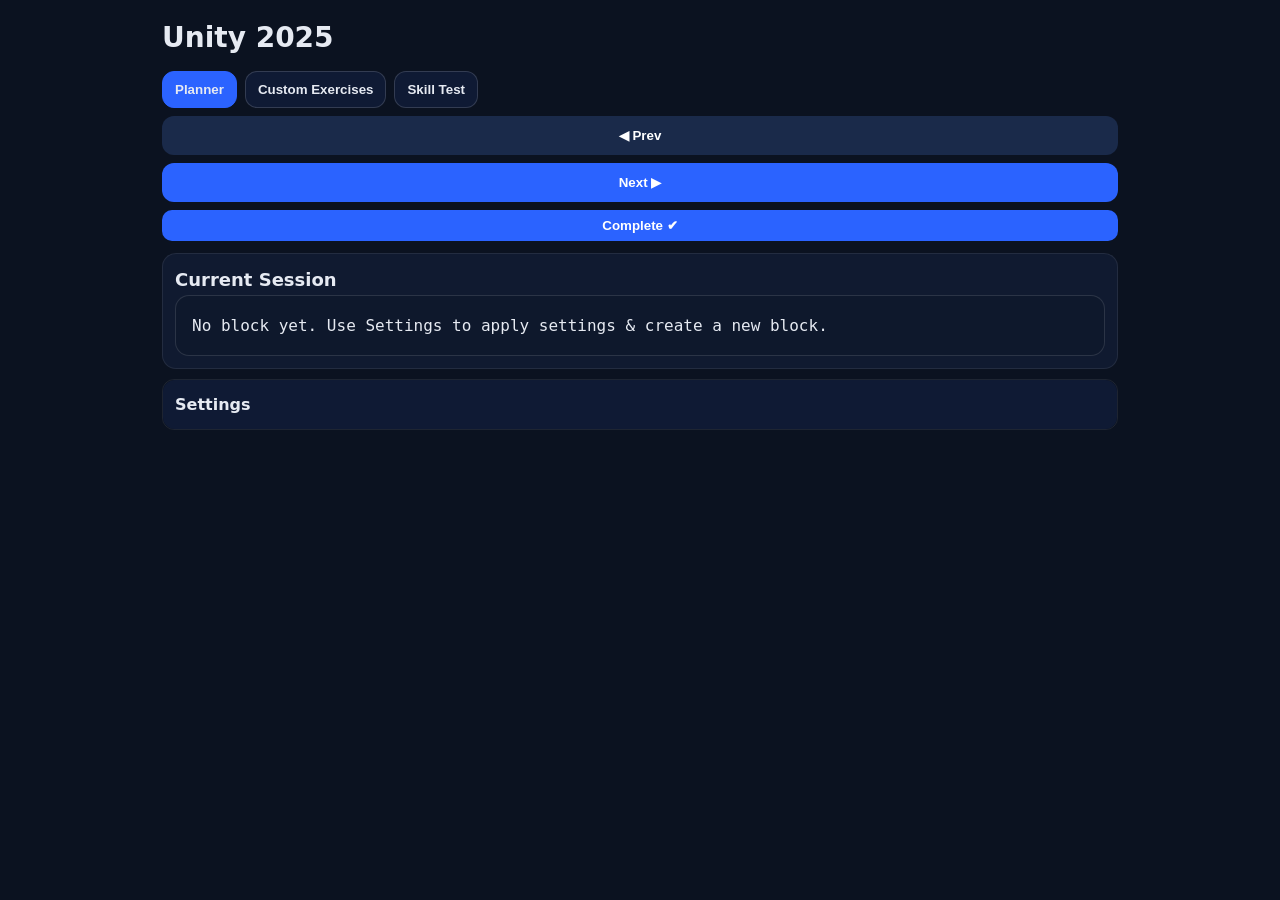
==== index.html @ 294193c1 "Update index.html" ====
<!doctype html>
<html lang="en">
<head>
<meta charset="utf-8">
<meta name="viewport" content="width=device-width,initial-scale=1,viewport-fit=cover">
<title>Unity - Longevity</title>
<style>
  :root{color-scheme:dark}
  *{box-sizing:border-box}
  body{margin:0;background:#0b1220;color:#e6eaf2;font:16px/1.6 system-ui,Arial}
  .app{max-width:980px;margin:0 auto;padding:16px 12px 84px}
  h1{margin:0 0 .6rem;font-size:28px}
  h2{margin:0;font-size:18px}
  h3{margin:10px 0 6px;font-size:15px}
  .btn{background:#2b63ff;border:0;color:#fff;padding:12px 14px;border-radius:12px;cursor:pointer;font-weight:800;transition:transform .06s ease}
  .btn.ghost{background:#1a2a4a}
  .btn.inline{padding:8px 10px;border-radius:10px}
  .row{display:flex;gap:8px;align-items:center;flex-wrap:wrap}
  .row.stack>*.btn{flex:1}
  .card{background:#101a30;border:1px solid rgba(255,255,255,.08);border-radius:14px;padding:12px;margin:10px 0}
  .session{white-space:pre-wrap;background:#0e182c;border:1px solid rgba(255,255,255,.12);border-radius:14px;padding:16px;line-height:1.7;font-family:ui-monospace,monospace;font-size:clamp(13px,1.9vw,16px)}
  .pill{display:inline-block;background:#182446;border-radius:999px;padding:5px 12px;font-size:12px;margin:3px 3px 0 0}
  details{border:1px solid rgba(255,255,255,.08);border-radius:12px}
  summary{list-style:none;cursor:pointer;padding:12px;font-weight:800;background:#0f1a34;border-radius:12px}
  summary::-webkit-details-marker{display:none}
  details[open]>summary{border-bottom:1px solid rgba(255,255,255,.08);border-bottom-left-radius:0;border-bottom-right-radius:0}
  .panel{padding:12px}
  label{font-size:12px;opacity:.88;display:block;margin:8px 0 4px}
  select,input[type="text"],input[type="number"]{width:100%;background:#0d1830;border:1px solid rgba(255,255,255,.18);color:#e6eaf2;padding:10px;border-radius:10px}
  .grid{display:grid;gap:10px}
  .cols-2{grid-template-columns:repeat(2,minmax(0,1fr))}
  .cols-4{grid-template-columns:repeat(4,minmax(0,1fr))}
  @media (max-width:760px){
    .cols-2,.cols-4{grid-template-columns:1fr}
    .row.stack{display:grid;grid-template-columns:1fr;gap:8px}
    .btn{padding:14px 16px;border-radius:14px}
  }
  .muted{opacity:.75;font-size:12px}
  .toast{position:fixed;right:12px;bottom:12px;background:#0f1a34;border:1px solid rgba(255,255,255,.15);padding:10px 12px;border-radius:12px;font-size:13px;display:none}
  .badge{display:inline-block;font-weight:800;font-size:12px;padding:3px 8px;border-radius:10px;border:1px solid rgba(255,255,255,.25);margin-left:6px;background:#0f1a34}
  .tabs{display:flex;gap:8px;margin:10px 0 6px;flex-wrap:wrap}
  .tab-btn{
    background:#0f1a34;
    border:1px solid rgba(255,255,255,.15);
    color:#e6eaf2;
    padding:10px 12px;
    border-radius:12px;
    font-weight:800;
    cursor:pointer;
    position:relative;
  }
  .tab-btn.active{background:#2b63ff;border-color:#2b63ff}
  .tab-pane{display:none}
  .tab-pane.active{display:block}
  .counter{display:inline-flex;align-items:center;gap:8px;margin-left:12px;flex:0 0 auto}
  .counter .cbtn{background:#0f1a34;border:1px solid rgba(255,255,255,.2);color:#e6eaf2;border-radius:10px;padding:4px 10px;font-weight:800;cursor:pointer}
  .counter .cval{min-width:64px;text-align:center;font-weight:900}
  .session .line{display:flex;align-items:center;justify-content:space-between;gap:12px;flex-wrap:nowrap}
  .session .line .txt{flex:1;min-width:0;white-space:normal}
  .row-inline{display:flex;gap:8px;align-items:center}
  .row-inline input[type="text"]{flex:1}
  .chk{display:inline-flex;gap:6px;align-items:center;font-size:12px;opacity:.9}
  .barbell-box{padding:10px;border:1px dashed rgba(255,255,255,.25);border-radius:10px;background:#0f1a34}
  ul{margin:6px 0 6px 18px;padding:0}
  ul li{margin:2px 0;font-size:13px}

  .row.stack {
    display: grid !important;
    grid-template-columns: 1fr !important;
    gap: 8px !important;
  }

  .nav-dot{
    position:absolute;
    top:4px;
    right:6px;
    width:8px;
    height:8px;
    border-radius:999px;
    background:#f97316;
  }

  .test-block{
    margin:10px 0;
    padding:10px;
    border-radius:12px;
    border:1px solid rgba(255,255,255,.08);
    background:#0f172a;
  }
  .test-block h3{margin-top:2px}
  .test-block .row{align-items:flex-end}

  .rep-counter{
    display:inline-flex;
    align-items:center;
    gap:6px;
    padding:4px 8px;
    border-radius:999px;
    background:#0f1a34;
  }
  .rep-btn{
    border:0;
    border-radius:8px;
    padding:2px 8px;
    background:#111827;
    color:#e5e7eb;
    cursor:pointer;
    font-weight:800;
  }
  .rep-value{
    min-width:24px;
    text-align:center;
    font-weight:800;
  }
  .timer-row{
    margin:8px 0;
    display:flex;
    flex-direction:column;
    gap:6px;
  }
  .timer-controls{
    display:flex;
    gap:8px;
    align-items:center;
    flex-wrap:wrap;
  }
  #test-snatch100-timer-display{
    font-variant-numeric:tabular-nums;
    font-weight:800;
    padding:4px 10px;
    border-radius:999px;
    background:#020617;
    border:1px solid rgba(255,255,255,.2);
  }
</style>
</head>
<body>
<div class="app">
  <h1>Unity 2025</h1>

  <div class="tabs" role="tablist" aria-label="Navigation">
    <button class="tab-btn active" data-tab="plan" aria-selected="true">Planner</button>
    <button class="tab-btn" data-tab="custom" aria-selected="false">Custom Exercises</button>
    <button class="tab-btn" data-tab="skill" aria-selected="false">
      Skill Test
      <span id="skillDot" class="nav-dot" hidden></span>
    </button>
  </div>

  <div id="tab-plan" class="tab-pane active">
    <div class="row stack" style="margin:8px 0 12px">
      <button id="btnPrevTop" class="btn ghost" aria-label="Previous session">◀ Prev</button>
      <button id="btnNextTop" class="btn" aria-label="Next session">Next ▶</button>
      <button id="btnCompleteTop" class="btn inline" title="Mark this session as completed">Complete ✔</button>
    </div>

    <div class="card">
      <h2>Current Session</h2>
      <div id="session" class="session" aria-live="polite">No block yet. Use Settings to apply settings & create a new block.</div>
    </div>

    <details id="accSettings">
      <summary>Settings</summary>
      <div class="panel">
        <div class="grid cols-2">
          <div>
            <label>Block volume (Unity)</label>
            <select id="selVol">
              <option>180</option><option>240</option><option selected>300</option><option>400</option><option>500</option>
            </select>
          </div>
          <div>
            <label>Seed (optional)</label>
            <input id="inpSeed" placeholder="e.g. 12345">
          </div>
          <div>
            <label>KB-bias (mains only; based on week split)</label>
            <select id="selBias">
              <option value="on" selected>On (▲/▼)</option>
              <option value="off">Off</option>
            </select>
          </div>
          <div>
            <label>Strength Focus overlay (1 grind pattern)</label>
            <select id="selPS">
              <option value="">— Off —</option>
              <option>Push</option><option>Pull</option><option>Squat</option><option>Hinge</option>
            </select>
          </div>
          <div>
            <label>Strength Focus Volume (if Strength Focus enabled)</label>
            <select id="selPSVol" disabled>
              <option>180</option><option selected>240</option><option>300</option>
            </select>
          </div>
          <div>
            <label>Strength Focus mode</label>
            <label class="row" style="gap:10px">
              <input type="checkbox" id="chkPSAdvanced" disabled>
              <span>Advanced Strength Focus</span>
            </label>
          </div>
          <div>
            <label>Base kettlebell (kg)</label>
            <input id="inpBaseKB" type="text" placeholder="e.g. 16">
          </div>
          <div>
            <label class="row"><input type="checkbox" id="chkBarbellMode"> Barbell-mode (Heavy Bias = Barbell)</label>
          </div>
          <div>
            <label class="row"><input type="checkbox" id="chkRunAuto" checked> Optional Run suggestions</label>
          </div>
        </div>

        <div class="card" style="margin-top:12px">
          <div id="kpi"></div>
          <div id="orders" class="muted" style="margin-top:6px"></div>
          <div class="muted" style="margin-top:6px">
            Week percentages: Deload 15% • Maintenance 22% • Development 28% • Stress 35%.<br>
            Splits per partition: 3 → [15,35,50]% • 4 → [15,22,28,35]% • 5 → [10,15,20,25,30]%.<br>
            Bias (mains only): min%=Heavy ▲, max%=Light ▼. Light-bias main: cap-boost to 10 per round (no PS).<br>
            Barbell-mode: replaces Heavy-bias mains of Push/Pull/Squat/Hinge with your barbell variants.
          </div>
        </div>

        <div class="row stack" style="margin-top:8px">
          <button id="btnRebuild" class="btn">Apply settings &amp; create new block</button>
          <button id="btnReset" class="btn ghost">Reset progress</button>
          <button id="btnResetCounters" class="btn ghost" title="Clear set counters of this session">Reset counters</button>
        </div>
      </div>
    </details>
  </div>

  <div id="tab-custom" class="tab-pane">
    <div class="card">
      <h2>Custom Exercises</h2>
      <p class="muted">
        This page assumes your <b>Base kettlebell</b> (in Settings) is your current Goldilocks bell.
        As a simple rule of thumb for Unity:
        <br>• All <b>technique tests</b> (swing, clean, press, front squat, snatch 5/side, get-up) are done with your <b>Heavy Bias</b> bell (Base&nbsp;+&nbsp;4&nbsp;kg).
        <br>• The <b>Snatch Volume Test</b> (100 reps &lt; 5:00) is done with your <b>Light Bias</b> bell (Base&nbsp;−&nbsp;4&nbsp;kg).
        <br>The bell fields below will auto-fill from your Base kettlebell if possible, but you can always override them.
      </p>
      <div id="customForm" class="grid cols-2" style="margin-top:8px"></div>
      <div class="card barbell-box" style="margin-top:12px">
        <b>Barbell-mapping (for Heavy Bias)</b>
        <div class="grid cols-4" style="margin-top:8px">
          <div><label>Push (e.g. Barbell Bench Press)</label><input type="text" id="barbellPush" placeholder="Barbell Bench Press"></div>
          <div><label>Pull (e.g. Barbell Row)</label><input type="text" id="barbellPull" placeholder="Barbell Row"></div>
          <div><label>Squat (e.g. Back Squat)</label><input type="text" id="barbellSquat" placeholder="Barbell Back Squat"></div>
          <div><label>Hinge (e.g. Deadlift)</label><input type="text" id="barbellHinge" placeholder="Barbell Deadlift"></div>
        </div>
        <div class="row stack" style="margin-top:8px">
          <button id="btnSaveBarbell" class="btn inline">Save Barbell lifts</button>
        </div>
        <p class="muted" style="margin-top:6px">When <b>Barbell-mode</b> is on and a pattern is Heavy-biased, the main is automatically replaced by your barbell lift.</p>
      </div>
      <div class="row stack" style="margin-top:8px">
        <button id="btnSaveCustom" class="btn">Save</button>
        <button id="btnClearCustom" class="btn ghost">Clear</button>
        <span class="muted">After saving: the Planner is rebuilt.</span>
      </div>
    </div>
  </div>

  
  <div id="tab-skill" class="tab-pane">
    <div class="card">
      <h2>Skill Test Log</h2>
      <p class="muted">
        Test every 12 weeks or whenever you feel ready for a heavier bell.<br>
        Pass the test → start the next block with that weight.<br>
        Standard flow: <b>180 → 240 → 300 → Test → next bell.</b><br>
        If all Heavy-bias reps were clean this block → increase volume next block.
      </p>

      <!-- 1) One-arm swing — 10 per side -->
      <div class="test-block" data-test="swing">
        <h3>One-arm Swing (10 per side)</h3>
        <div class="row">
          <label>
            Bell (kg)
            <input type="number" id="test-swing-bell" min="4" max="48" step="2">
          </label>
          <div class="counter-group">
            <span class="label">Left reps</span>
            <div class="rep-counter" data-counter="test-swing-left">
              <button type="button" class="rep-btn">−</button>
              <span class="rep-value">0</span>
              <button type="button" class="rep-btn">+</button>
            </div>
          </div>
          <div class="counter-group">
            <span class="label">Right reps</span>
            <div class="rep-counter" data-counter="test-swing-right">
              <button type="button" class="rep-btn">−</button>
              <span class="rep-value">0</span>
              <button type="button" class="rep-btn">+</button>
            </div>
          </div>
        </div>
        <label class="full">
          Note
          <input type="text" id="test-swing-notes" placeholder="e.g. 10/10 smooth, grip easy">
        </label>
        <button type="button" class="btn inline test-save-btn">Save test</button>
        <p class="muted" id="test-swing-last"></p>
      </div>

      <!-- 2) Double clean — 5 total -->
      <div class="test-block" data-test="clean">
        <h3>Double Clean (5 total)</h3>
        <div class="row">
          <label>
            Bell per hand (kg)
            <input type="number" id="test-clean-bell" min="4" max="48" step="2">
          </label>
          <div class="counter-group">
            <span class="label">Total reps</span>
            <div class="rep-counter" data-counter="test-clean-reps">
              <button type="button" class="rep-btn">−</button>
              <span class="rep-value">0</span>
              <button type="button" class="rep-btn">+</button>
            </div>
          </div>
        </div>
        <label class="full">
          Note
          <input type="text" id="test-clean-notes" placeholder="e.g. 5 reps, last heavy">
        </label>
        <button type="button" class="btn inline test-save-btn">Save test</button>
        <p class="muted" id="test-clean-last"></p>
      </div>

      <!-- 3) Press — 5 per side -->
      <div class="test-block" data-test="press">
        <h3>Press (5 per side)</h3>
        <div class="row">
          <label>
            Bell (kg)
            <input type="number" id="test-press-bell" min="4" max="48" step="2">
          </label>
          <div class="counter-group">
            <span class="label">Left reps</span>
            <div class="rep-counter" data-counter="test-press-left">
              <button type="button" class="rep-btn">−</button>
              <span class="rep-value">0</span>
              <button type="button" class="rep-btn">+</button>
            </div>
          </div>
          <div class="counter-group">
            <span class="label">Right reps</span>
            <div class="rep-counter" data-counter="test-press-right">
              <button type="button" class="rep-btn">−</button>
              <span class="rep-value">0</span>
              <button type="button" class="rep-btn">+</button>
            </div>
          </div>
        </div>
        <label class="full">
          Note
          <input type="text" id="test-press-notes" placeholder="e.g. 4+4, last rep grindy right">
        </label>
        <button type="button" class="btn inline test-save-btn">Save test</button>
        <p class="muted" id="test-press-last"></p>
      </div>

      <!-- 4) Double front squat — 5 total -->
      <div class="test-block" data-test="frontsquat">
        <h3>Double Front Squat (5 total)</h3>
        <div class="row">
          <label>
            Bell per hand (kg)
            <input type="number" id="test-frontsquat-bell" min="4" max="48" step="2">
          </label>
          <div class="counter-group">
            <span class="label">Total reps</span>
            <div class="rep-counter" data-counter="test-frontsquat-reps">
              <button type="button" class="rep-btn">−</button>
              <span class="rep-value">0</span>
              <button type="button" class="rep-btn">+</button>
            </div>
          </div>
        </div>
        <label class="full">
          Note
          <input type="text" id="test-frontsquat-notes" placeholder="e.g. 5 solid, core taxed">
        </label>
        <button type="button" class="btn inline test-save-btn">Save test</button>
        <p class="muted" id="test-frontsquat-last"></p>
      </div>

      <!-- 5) Snatch 5 per side -->
      <div class="test-block" data-test="snatch5">
        <h3>Snatch (5 per side)</h3>
        <div class="row">
          <label>
            Bell (kg)
            <input type="number" id="test-snatch5-bell" min="8" max="40" step="2">
          </label>
          <div class="counter-group">
            <span class="label">Left reps</span>
            <div class="rep-counter" data-counter="test-snatch5-left">
              <button type="button" class="rep-btn">−</button>
              <span class="rep-value">0</span>
              <button type="button" class="rep-btn">+</button>
            </div>
          </div>
          <div class="counter-group">
            <span class="label">Right reps</span>
            <div class="rep-counter" data-counter="test-snatch5-right">
              <button type="button" class="rep-btn">−</button>
              <span class="rep-value">0</span>
              <button type="button" class="rep-btn">+</button>
            </div>
          </div>
        </div>
        <label class="full">
          Note
          <input type="text" id="test-snatch5-notes" placeholder="e.g. 5/5 crisp, lockout clean">
        </label>
        <button type="button" class="btn inline test-save-btn">Save test</button>
        <p class="muted" id="test-snatch5-last"></p>
      </div>

      <!-- 6) Get-up — 1 per side -->
      <div class="test-block" data-test="getup">
        <h3>Get-up (1 per side)</h3>
        <div class="row">
          <label>
            Bell (kg)
            <input type="number" id="test-getup-bell" min="4" max="48" step="2">
          </label>
          <div class="counter-group">
            <span class="label">Left reps</span>
            <div class="rep-counter" data-counter="test-getup-left">
              <button type="button" class="rep-btn">−</button>
              <span class="rep-value">0</span>
              <button type="button" class="rep-btn">+</button>
            </div>
          </div>
          <div class="counter-group">
            <span class="label">Right reps</span>
            <div class="rep-counter" data-counter="test-getup-right">
              <button type="button" class="rep-btn">−</button>
              <span class="rep-value">0</span>
              <button type="button" class="rep-btn">+</button>
            </div>
          </div>
        </div>
        <label class="full">
          Note
          <input type="text" id="test-getup-notes" placeholder="e.g. 1+1 controlled, slow">
        </label>
        <button type="button" class="btn inline test-save-btn">Save test</button>
        <p class="muted" id="test-getup-last"></p>
      </div>

      <!-- 7) 100 Snatch test -->
      <div class="test-block" data-test="snatch100">
        <h3>Snatch Test (100 reps &lt; 5:00)</h3>
        <div class="row">
          <label>
            Bell (kg)
            <input type="number" id="test-snatch100-bell" min="8" max="40" step="2">
          </label>
          <div class="counter-group">
            <span class="label">Total reps</span>
            <div class="rep-counter" data-counter="test-snatch100-reps">
              <button type="button" class="rep-btn">−</button>
              <span class="rep-value">0</span>
              <button type="button" class="rep-btn">+</button>
            </div>
          </div>
        </div>
        <div class="timer-row">
          <span class="label">Time</span>
          <div class="timer-controls">
            <span id="test-snatch100-timer-display">00:00</span>
            <button type="button" class="btn inline" id="test-snatch100-timer-toggle">Start</button>
            <button type="button" class="btn inline ghost" id="test-snatch100-timer-reset">Reset</button>
          </div>
          <input type="hidden" id="test-snatch100-time">
        </div>
        <label class="full">
          Note
          <input type="text" id="test-snatch100-notes" placeholder="e.g. 100 reps in 6:14, grip fade at 80">
        </label>
        <button type="button" class="btn inline test-save-btn">Save test</button>
        <p class="muted" id="test-snatch100-last"></p>
      </div>
    </div>
  </div>
</div>

<div id="toast" class="toast" aria-live="polite"></div>

<script>
(function(){
  var LS_KEY='unity2025_state';
  var COUNTERS_KEY='unity2025_counters';
  var CUSTOM_KEY='unity2025_custom_matrix_v6';
  var BARBELL_KEY='unity2025_barbell_map_v1';
  var BLOCKS_KEY='unity_skill_blocks_v1';
  var LAST_TEST_BLOCK_KEY='unity_skill_lastTestBlock_v1';
  var SKILL_TEST_KEY='unity_skillTests_v1';
  var PATTERNS=['Push','Pull','Squat','Lunge','Hinge','Rotation','Anti-Rotation','Loaded Carry'];
  var WEEK_PCT={Deload:.15,Maintenance:.22,Development:.28,Stress:.35};
  var SPLITS={3:[0.15,0.35,0.50],4:[0.15,0.22,0.28,0.35],5:[0.10,0.15,0.20,0.25,0.30]};
  var DEFAULT_BALLISTICS=new Set(['Snatch','One-arm Swing','Two-arm Swing','Double Clean','Double Push Press']);

  var CARRY_UNIT_SECONDS = 5;
  var CARRY_MIN_SECONDS  = 30;
  function carrySecondsFromUnits(units){
    return Math.max(CARRY_MIN_SECONDS, (units|0) * CARRY_UNIT_SECONDS);
  }

  function loadSkillTests(){
    try{
      var raw=localStorage.getItem(SKILL_TEST_KEY);
      return raw?JSON.parse(raw):{};
    }catch(e){
      console.warn('Skill tests corrupted, reset.',e);
      return {};
    }
  }
  function saveSkillTests(data){
    try{localStorage.setItem(SKILL_TEST_KEY,JSON.stringify(data));}catch(e){}
  }

  function getBlockState(){
    var blocksCompleted = (state && typeof state.completedBlocks!=='undefined') ? (state.completedBlocks|0) : 0;
    var last = parseInt(localStorage.getItem(LAST_TEST_BLOCK_KEY)||'0',10);
    if(isNaN(last)) last = 0;
    try{ localStorage.setItem(BLOCKS_KEY,String(blocksCompleted)); }catch(e){}
    return {blocksCompleted:blocksCompleted,lastSkillTestBlock:last};
  }
  function setLastTestBlockToCurrent(){
    var st=getBlockState();
    try{ localStorage.setItem(LAST_TEST_BLOCK_KEY,String(st.blocksCompleted)); }catch(e){}
    updateSkillDot();
  }
  function updateSkillDot(){
    var dot=document.getElementById('skillDot');
    if(!dot) return;
    var st=getBlockState();
    var since = st.blocksCompleted - st.lastSkillTestBlock;
    var show = since>=2;
    dot.hidden = !show;
  }

  function initSkillRepCounters(){
    document.querySelectorAll('.rep-counter').forEach(function(box){
      var valueEl = box.querySelector('.rep-value');
      if(!valueEl) return;
      function update(delta){
        var cur = parseInt(valueEl.textContent||'0',10);
        if(isNaN(cur)) cur = 0;
        var next = cur + delta;
        if(next<0) next = 0;
        if(next>200) next = 200;
        valueEl.textContent = String(next);
      }
      box.addEventListener('click', function(ev){
        var btn = ev.target.closest('.rep-btn');
        if(!btn) return;
        if(btn.textContent.trim()==='−' || btn.textContent.trim()==='-') update(-1);
        else update(+1);
      });
    });
  }
  function getSkillCounterValue(name){
    var el=document.querySelector('.rep-counter[data-counter="'+name+'"] .rep-value');
    return el? (parseInt(el.textContent||'0',10)||0) : 0;
  }

  function secondsToMMSS(total){
    var m=Math.floor(total/60);
    var s=total%60;
    return String(m).padStart(2,'0')+':'+String(s).padStart(2,'0');
  }

  var snatchTimerSeconds=0;
  var snatchTimerInterval=null;
  function initSnatchTimer(){
    var display=document.getElementById('test-snatch100-timer-display');
    var toggle=document.getElementById('test-snatch100-timer-toggle');
    var reset=document.getElementById('test-snatch100-timer-reset');
    var hidden=document.getElementById('test-snatch100-time');
    if(!display||!toggle||!reset||!hidden) return;

    function sync(){
      var txt=secondsToMMSS(snatchTimerSeconds);
      display.textContent = txt;
      hidden.value = txt;
    }

    toggle.addEventListener('click',function(){
      if(snatchTimerInterval){
        clearInterval(snatchTimerInterval);
        snatchTimerInterval=null;
        toggle.textContent='Start';
      }else{
        snatchTimerInterval=setInterval(function(){
          snatchTimerSeconds+=1;
          sync();
        },1000);
        toggle.textContent='Stop';
      }
    });
    reset.addEventListener('click',function(){
      if(snatchTimerInterval){
        clearInterval(snatchTimerInterval);
        snatchTimerInterval=null;
        toggle.textContent='Start';
      }
      snatchTimerSeconds=0;
      sync();
    });
    sync();
  }

  function formatLastLine(testId,entry,prefix){
    if(!entry) return '';
    if(testId==='swing'){
      return prefix+': '+entry.bell+' kg, '+entry.left+'/'+entry.right+' reps. '+(entry.notes||'');
    }
    if(testId==='clean'){
      return prefix+': '+entry.bell+' kg, '+entry.reps+' reps. '+(entry.notes||'');
    }
    if(testId==='press'){
      return prefix+': '+entry.bell+' kg, '+entry.left+'/'+entry.right+' reps. '+(entry.notes||'');
    }
    if(testId==='frontsquat'){
      return prefix+': '+entry.bell+' kg, '+entry.reps+' reps. '+(entry.notes||'');
    }
    if(testId==='snatch5'){
      return prefix+': '+entry.bell+' kg, '+entry.left+'/'+entry.right+' reps. '+(entry.notes||'');
    }
    if(testId==='getup'){
      return prefix+': '+entry.bell+' kg, '+entry.left+'/'+entry.right+' reps. '+(entry.notes||'');
    }
    if(testId==='snatch100'){
      return prefix+': '+entry.bell+' kg, '+entry.reps+' reps in '+entry.time+'. '+(entry.notes||'');
    }
    return prefix+': '+(entry.notes||'');
  }

  function readTestInputs(testId){
    if(testId==='swing'){
      var bell = +((document.getElementById('test-swing-bell')||{}).value||0);
      var left = getSkillCounterValue('test-swing-left');
      var right = getSkillCounterValue('test-swing-right');
      var notes = (document.getElementById('test-swing-notes')||{}).value||'';
      if(!bell || (!left && !right)){
        alert('Fill bell and reps for One-arm Swing.');
        return null;
      }
      return {type:'swing',bell:bell,left:left,right:right,notes:notes.trim()};
    }
    if(testId==='clean'){
      var bellC=+((document.getElementById('test-clean-bell')||{}).value||0);
      var repsC=getSkillCounterValue('test-clean-reps');
      var notesC=(document.getElementById('test-clean-notes')||{}).value||'';
      if(!bellC || !repsC){
        alert('Fill bell and reps for Double Clean.');
        return null;
      }
      return {type:'clean',bell:bellC,reps:repsC,notes:notesC.trim()};
    }
    if(testId==='press'){
      var bellP=+((document.getElementById('test-press-bell')||{}).value||0);
      var leftP=getSkillCounterValue('test-press-left');
      var rightP=getSkillCounterValue('test-press-right');
      var notesP=(document.getElementById('test-press-notes')||{}).value||'';
      if(!bellP || (!leftP && !rightP)){
        alert('Fill bell and reps for Press.');
        return null;
      }
      return {type:'press',bell:bellP,left:leftP,right:rightP,notes:notesP.trim()};
    }
    if(testId==='frontsquat'){
      var bellF=+((document.getElementById('test-frontsquat-bell')||{}).value||0);
      var repsF=getSkillCounterValue('test-frontsquat-reps');
      var notesF=(document.getElementById('test-frontsquat-notes')||{}).value||'';
      if(!bellF || !repsF){
        alert('Fill bell and reps for Double Front Squat.');
        return null;
      }
      return {type:'frontsquat',bell:bellF,reps:repsF,notes:notesF.trim()};
    }
    if(testId==='snatch5'){
      var bellS5=+((document.getElementById('test-snatch5-bell')||{}).value||0);
      var leftS5=getSkillCounterValue('test-snatch5-left');
      var rightS5=getSkillCounterValue('test-snatch5-right');
      var notesS5=(document.getElementById('test-snatch5-notes')||{}).value||'';
      if(!bellS5 || (!leftS5 && !rightS5)){
        alert('Fill bell and reps for Snatch (5 per side).');
        return null;
      }
      return {type:'snatch5',bell:bellS5,left:leftS5,right:rightS5,notes:notesS5.trim()};
    }
    if(testId==='getup'){
      var bellG=+((document.getElementById('test-getup-bell')||{}).value||0);
      var leftG=getSkillCounterValue('test-getup-left');
      var rightG=getSkillCounterValue('test-getup-right');
      var notesG=(document.getElementById('test-getup-notes')||{}).value||'';
      if(!bellG || (!leftG && !rightG)){
        alert('Fill bell and reps for Get-up.');
        return null;
      }
      return {type:'getup',bell:bellG,left:leftG,right:rightG,notes:notesG.trim()};
    }
    if(testId==='snatch100'){
      var bellS=+((document.getElementById('test-snatch100-bell')||{}).value||0);
      var repsS=getSkillCounterValue('test-snatch100-reps');
      var timeStr=(document.getElementById('test-snatch100-time')||{}).value||'';
      var notesS=(document.getElementById('test-snatch100-notes')||{}).value||'';
      if(!bellS || !repsS || !timeStr){
        alert('Fill bell, reps and time for Snatch Test.');
        return null;
      }
      return {type:'snatch100',bell:bellS,reps:repsS,time:timeStr.trim(),notes:notesS.trim()};
    }
    alert('Unknown test id: '+testId);
    return null;
  }

  function initSkillTestLog(){
    var data = loadSkillTests();
    Object.keys(data).forEach(function(testId){
      var el=document.getElementById('test-'+testId+'-last');
      if(!el) return;
      el.textContent = formatLastLine(testId,data[testId],'Last test');
    });

    document.querySelectorAll('.test-block[data-test]').forEach(function(block){
      var testId=block.getAttribute('data-test');
      var btn=block.querySelector('.test-save-btn');
      var lastEl=document.getElementById('test-'+testId+'-last');
      if(!btn || !lastEl) return;
      btn.addEventListener('click',function(){
        var entry = readTestInputs(testId);
        if(!entry) return;
        entry.date = new Date().toISOString();
        var cur = loadSkillTests();
        cur[testId] = entry;
        saveSkillTests(cur);
        lastEl.textContent = formatLastLine(testId,entry,'Last test');
        setLastTestBlockToCurrent();
      });
    });
  }

  function snapId(blockIdx, w, d){
    return String(blockIdx|0)+'_'+String(w|0)+'_'+String(d|0);
  }
  function getSnapshotFor(w,d){
    state.snapshots = state.snapshots || {};
    return state.snapshots[ snapId(state.blockIdx||0, w, d) ] || null;
  }
  function setSnapshotFor(w,d,obj){
    state.snapshots = state.snapshots || {};
    state.snapshots[ snapId(state.blockIdx||0, w, d) ] = obj;
    save();
  }

  function heavyBiasCapFor(blockVol){
    if (+blockVol <= 180) return 1;
    if (+blockVol <= 240) return 2;
    return 3;
  }

  var MATRIX_ADV={
    'Push':{ main:'Military Press', acc:['Double Push Press','Half-Kneeling Press','Bridge Floor Press'] },
    'Pull':{ main:'Double Clean', acc:['Pull-up / Chin-up','Wide Row','Small Row'] },
    'Squat':{ main:'Double Front Squat', acc:['(Box) Pistol','Step-up','Goblet Squat'] },
    'Lunge':{ main:'Double Reverse Lunge', acc:['Tactical Lunge','Bulgarian Split Squat','Clean + Reverse Lunge'] },
    'Hinge':{ main:'Two-arm Swing', acc:['Single-leg Glute Bridge','Double Deadlift','Double Snatch'] },
    'Rotation':{ main:'Turkish Get Up', acc:['Windmill','Half-kneeling Lift','Bent Press'] },
    'Anti-Rotation':{ main:'Snatch', acc:['One-arm Swing','Single-leg Deadlift','Renegade Row'] },
    'Loaded Carry':{ main:'Suitcase Carry', acc:['Front Rack Carry','Overhead Carry','Bear Crawl'] }
  };

  function $(s){return document.querySelector(s);}
  function toast(m){var t=$('#toast');t.textContent=m;t.style.display='block';setTimeout(function(){t.style.display='none';},1500);}
  function esc(s){return String(s).replace(/[&<>"']/g,function(c){return({'&':'&amp;','<':'&lt;','>':'&gt;','"':'&quot;',"'":'&#39;'}[c]);});}
  function clean(s){return String(s).replace(/\s+/g,' ').trim();}
  function sanitizeName(s){var x=String(s||'').trim(); if(!x) return ''; if(x==='on'||x==='off') return ''; return x;}

  function makeRNG(seed){
    var h=2166136261>>>0;
    if(seed){for(var i=0;i<seed.length;i++){h^=seed.charCodeAt(i);h=Math.imul(h,16777619);}}
    else {h=(Date.now()>>>0);}
    return function(){h+=0x6D2B79F5;var t=h;t=Math.imul(t^t>>>15,t|1);t^=t+Math.imul(t^t>>>7,t|61);return ((t^t>>>14)>>>0)/4294967296;};
  }
  var rnd=makeRNG('');
  function shuffle(a){for(var i=a.length-1;i>0;i--){var j=Math.floor(rnd()*(i+1));var tmp=a[i];a[i]=a[j];a[j]=tmp;}return a;}

  function roundsCap(v){
    switch(+v){
      case 180:return{rounds:3,cap:3};
      case 240:return{rounds:3,cap:4};
      case 300:return{rounds:3,cap:5};
      case 400:return{rounds:4,cap:5};
      case 500:return{rounds:5,cap:5};
      default:return{rounds:3,cap:5};
    }
  }
  function apportion2(total,weights){
    var w=weights.slice();
    var W=w.reduce(function(a,b){return a+b;},0);
    if(W<=0)return Array(w.length).fill(0);
    var raw=w.map(function(v){return (v*total)/W;});
    var base=raw.map(function(x){return Math.floor(x);});
    var rem=total-base.reduce(function(a,b){return a+b;},0);
    var order=raw.map(function(x,i){return {i:i,frac:x-Math.floor(x)}}).sort(function(a,b){return b.frac-a.frac;});
    for(var k=0;k<order.length&&rem>0;k++){base[order[k].i]+=1;rem--;}
    return base;
  }
  function biasFromPct(weekType,pct){
    var parts=(weekType==='Deload')?3:((weekType==='Stress')?5:4);
    var base=SPLITS[parts].slice();
    var mn=Math.min.apply(null,base),mx=Math.max.apply(null,base);
    function eq(a,b){return Math.abs(a-b)<1e-9;}
    if(eq(pct,mn))return'Heavy';
    if(eq(pct,mx))return'Light';
    return 'Medium';
  }
  function biasBadge(b){
    return b==='Heavy' ? ' <span class="badge">▲ +1</span>' : (b==='Light' ? ' <span class="badge">▼ −1</span>' : '');
  }
  function takeRoundsLE(total, rounds){
    if (!Number.isFinite(total) || total <= 0) return 0;
    var k = Math.floor(total / rounds);
    return Math.max(0, k * rounds);
  }
  function pickDays(count){var d=[0,1,2,3,4];shuffle(d);return d.slice(0,count).sort(function(a,b){return a-b;});}

  function loadJSON(k,def){try{var v=localStorage.getItem(k);return v?JSON.parse(v):def}catch(e){return def}}
  function saveJSON(k,o){try{localStorage.setItem(k,JSON.stringify(o))}catch(e){}}

  var barbellMap=loadJSON(BARBELL_KEY,{
    Push:'Barbell Bench Press',
    Pull:'Barbell Row',
    Squat:'Barbell Back Squat',
    Hinge:'Barbell Deadlift'
  })||{};
  function saveBarbell(){saveJSON(BARBELL_KEY,barbellMap);}

  var counters=loadJSON(COUNTERS_KEY,{})||{};
  function countersSave(){saveJSON(COUNTERS_KEY,counters);}
  function dayKey(){if(!state.plan||!state.cursor)return'nokey';var c=state.cursor;return String((state.blockIdx||0))+'_'+String(c.w)+'_'+String(c.d);}
  function getCount(exKey){var k=dayKey();return (counters[k]&&counters[k][exKey])|0;}
  function setCount(exKey,val,max){var k=dayKey();counters[k]=counters[k]||{};counters[k][exKey]=Math.max(0,Math.min(max,val|0));countersSave();}
  function mkCounterHTML(exKey,max){var cur=getCount(exKey);var safe=exKey.replace(/&/g,'&amp;').replace(/</g,'&lt;');return'<span class="counter" data-ex="'+safe+'" data-max="'+max+'"><button class="cbtn" data-dec>−</button><span class="cval">'+cur+'/'+max+'</span><button class="cbtn" data-inc>+</button></span>';}

  var customMatrix=loadJSON(CUSTOM_KEY,{})||{};
  function inferBallistic(name){var nm=clean(name);return DEFAULT_BALLISTICS.has(nm)||/(swing|snatch|high pull|double clean)/i.test(nm)}
  function inferUnilateral(name){
    var n = clean(name).toLowerCase();
    if(/double\s+snatch/i.test(n)) return false;
    return /(one[-\s]?arm|single[-\s]?leg|split[-\s]?squat|pistol|step[-\s]?up|lunge|windmill|bent\s?press|half[-\s]?kneeling|kneeling|reverse\s?lunge|front[-\s]?rack\s?carry|suitcase\s?carry|overhead\s?carry|farmer|bottom[-\s]?up\s?carry|renegade\s?row|pull[-\s]?up|chin[-\s]?up|military\s?press|push\s?press|snatch)/i.test(n);
  }

  function seedFromUnity(){
    var out={};
    for(var pidx=0;pidx<PATTERNS.length;pidx++){
      var p=PATTERNS[pidx];
      var m=MATRIX_ADV[p];
      var items=[];
      items[0]={name:m.main,ballistic:inferBallistic(m.main),unilateral:inferUnilateral(m.main)};
      for(var i=0;i<3;i++){
        var nm=m.acc[i]||'';
        items[i+1]={name:nm,ballistic:inferBallistic(nm),unilateral:inferUnilateral(nm)};
      }
      out[p]={enabled:true,items:items};
    }
    return out;
  }
  function sanitizeCustom(){
    if(!customMatrix||!Object.keys(customMatrix).length){customMatrix=seedFromUnity();}
    for(var pidx=0;pidx<PATTERNS.length;pidx++){
      var p=PATTERNS[pidx];
      if(!customMatrix[p]) customMatrix[p]={enabled:true,items:[{},{},{},{}]};
      var it=customMatrix[p].items=customMatrix[p].items||[{},{},{},{}];
      for(var i=0;i<4;i++){
        it[i]=it[i]||{};
        it[i].name=sanitizeName(it[i].name||'');
        if(!it[i].name){
          var seed=seedFromUnity()[p].items[i];
          it[i].name=seed.name; it[i].ballistic=seed.ballistic; it[i].unilateral=seed.unilateral;
        }else{
          if(typeof it[i].ballistic!=='boolean') it[i].ballistic=inferBallistic(it[i].name);
          if(typeof it[i].unilateral!=='boolean') it[i].unilateral=inferUnilateral(it[i].name);
        }
      }
    }
    saveJSON(CUSTOM_KEY,customMatrix);
  }
  function effectiveMatrix(){
    sanitizeCustom();
    var out={};
    for(var pidx=0;pidx<PATTERNS.length;pidx++){
      var p=PATTERNS[pidx];
      var it=customMatrix[p].items;
      out[p]={main:it[0].name,acc:[it[1].name,it[2].name,it[3].name].filter(Boolean)};
    }
    return out;
  }
  function isUsingDefaultMatrix(){
    // Returns true if the current customMatrix matches the Unity defaults (no custom overrides)
    var seed = seedFromUnity();
    sanitizeCustom();
    for(var pidx=0;pidx<PATTERNS.length;pidx++){
      var p = PATTERNS[pidx];
      var it = (customMatrix[p] && customMatrix[p].items) || [];
      var seedIt = seed[p].items || [];
      for(var i=0;i<4;i++){
        var cur = it[i] || {};
        var base = seedIt[i] || {};
        var nameCur = sanitizeName(cur.name||'');
        var nameBase = sanitizeName(base.name||'');
        if(nameCur !== nameBase) return false;
        if(!!cur.ballistic !== !!base.ballistic) return false;
        if(!!cur.unilateral !== !!base.unilateral) return false;
      }
    }
    return true;
  }

  function rotationUsesTGU(){
    // Returns true if the current Rotation main exercise is literally 'Turkish Get Up'
    sanitizeCustom();
    var rot = customMatrix['Rotation'] && customMatrix['Rotation'].items || [];
    var mainName = sanitizeName((rot[0] && rot[0].name) || '');
    return mainName === 'Turkish Get Up';
  }

  function isBallisticName(nm){
    var name=clean(nm);
    for(var pidx=0;pidx<PATTERNS.length;pidx++){
      var p=PATTERNS[pidx]; var conf=customMatrix[p];
      if(!conf||!conf.items)continue;
      for(var j=0;j<conf.items.length;j++){
        var it=conf.items[j];
        if(clean(it.name)===name) return !!it.ballistic;
      }
    }
    return DEFAULT_BALLISTICS.has(name);
  }
  function isUnilateralName(nm){
    var name=clean(nm);
    for(var pidx=0;pidx<PATTERNS.length;pidx++){
      var p=PATTERNS[pidx]; var conf=customMatrix[p];
      if(!conf||!conf.items)continue;
      for(var j=0;j<conf.items.length;j++){
        var it=conf.items[j];
        if(clean(it.name)===name) return !!it.unilateral;
      }
    }
    return inferUnilateral(name);
  }

  var state=loadJSON(LS_KEY,null)||{};
  function save(){saveJSON(LS_KEY,state);}
  function doneKeyFor(w,d){return String((state.blockIdx||0))+'_'+String(w)+'_'+String(d);}
  function markDone(w,d){state.completed = state.completed || {}; state.completed[ doneKeyFor(w,d) ] = true; save();}
  function isDone(w,d){return !!(state.completed && state.completed[ doneKeyFor(w,d)]);}
  function getAccCursor(pattern){state.accCursor = state.accCursor || {}; return state.accCursor[pattern] | 0;}
  function setAccCursor(pattern, val){state.accCursor = state.accCursor || {}; state.accCursor[pattern] = val | 0; save();}

  function buildWeekSplitsWithPcts(blockVol,weekType){
    var parts=(weekType==='Deload')?3:(weekType==='Stress'?5:4);
    var base=SPLITS[parts].slice();
    var rc=roundsCap(blockVol);
    var weekTotal=Math.round(blockVol*(WEEK_PCT[weekType]||0));
    var sess=base.map(function(p){return Math.max(rc.rounds,Math.round((weekTotal*p)/rc.rounds)*rc.rounds);});
    var diff=weekTotal-sess.reduce(function(a,b){return a+b;},0),idx=sess.length-1;
    while(Math.abs(diff)>=rc.rounds){
      if(diff>0){sess[idx]+=rc.rounds;diff-=rc.rounds;}
      else if(sess[idx]-rc.rounds>=rc.rounds){sess[idx]-=rc.rounds;diff+=rc.rounds;}
      else{if(idx>0){idx--;continue;}break;}
    }
    var o=sess.map(function(_,i){return i;});shuffle(o);
    return o.map(function(i){return {vol:sess[i],pct:base[i]};});
  }

  function buildPlan(cfg){
    var matrix=effectiveMatrix();
    rnd=makeRNG(cfg.seed||'');
    var lastEnds=state.lastEnds||{};
    var weekOrders={};
    for(var p in matrix){
      var order=['Deload','Maintenance','Development','Stress']; shuffle(order);
      if(lastEnds[p]&&order[0]===lastEnds[p]){var tmp=order[0];order[0]=order[1];order[1]=tmp;}
      weekOrders[p]=order;
    }
    var weeks=[]; for(var w=0;w<4;w++){var days=[]; for(var dd=0;dd<5;dd++){days.push({entries:[],ps:null});} weeks.push({days:days});}
    var carrySeq = 0;

    for(var pat in matrix){
      for(var w2=0;w2<4;w2++){
        var wt=weekOrders[pat][w2];
        var items=buildWeekSplitsWithPcts(cfg.volume,wt);
        var dayIdxs=pickDays(items.length);
        for(var i2=0;i2<items.length;i2++){
          var d=dayIdxs[i2];
          var obj={
            pattern:pat, main:matrix[pat].main, acc:matrix[pat].acc.slice(0),
            weekType:wt, volume:items[i2].vol, pct:items[i2].pct, bias:biasFromPct(wt,items[i2].pct)
          };
          if(pat==='Loaded Carry'){ obj.isCarry = true; obj.carryMain = (carrySeq % 2 === 0); carrySeq++; }
          weeks[w2].days[d].entries.push(obj);
        }
      }
    }
    if(cfg.psPattern){
      try{
        var psPat=cfg.psPattern;
        var psBlock=+cfg.psVolume||240;
        var fixed=['Deload','Development','Maintenance','Stress'];
        for(var w3=0;w3<4;w3++){
          var wt2=fixed[w3];
          var weekVol=Math.round(psBlock*(WEEK_PCT[wt2]||0));
          for(var dd2=0;dd2<5;dd2++){
            weeks[w3].days[dd2].entries = weeks[w3].days[dd2].entries.filter(function(en){return en.pattern!==psPat;});
          }
          var dayIdxs2=pickDays(3);
          var weights=[50,35,15], labels=['L','M','H'], shOnHigh=false;
          if(cfg.psAdvanced){weights=[30,55,15]; shOnHigh=true;}
          var sessVols=apportion2(weekVol,weights);
          var psMain=(matrix[psPat]&&matrix[psPat].main)?matrix[psPat].main:psPat;
          for(var ii=0;ii<3;ii++){
            var d2=dayIdxs2[ii];
            weeks[w3].days[d2].ps = weeks[w3].days[d2].ps || {};
            weeks[w3].days[d2].ps[psPat] = {weekType:wt2,reps:sessVols[ii],mainName:psMain,level:labels[ii],sh:(labels[ii]==='H'&&shOnHigh),mode:cfg.psAdvanced?'advanced':'basic'};
          }
        }
      }catch(e){
        if(typeof console!=='undefined' && console && console.error){ console.error(e); }
      }
    }
    return { weeks: weeks, rc: roundsCap(cfg.volume), weekOrders: weekOrders, set: 'advanced' };
  }


  function computeSessionReps(w,d){
    if(!state.plan) return null;
    var week = state.plan.weeks[w];
    if(!week) return null;
    var day = week.days[d] || {};
    var entries = day.entries || [];
    var rc = state.plan.rc || {};
    var rounds = rc.rounds || 0;
    var total = 0;

    // 1) Rotation opener (Get-Up logic: Turkish Get Up vs Get-Up Sit-Up on Heavy bias)
    var rot = null;
    for (var i=0;i<entries.length;i++){
      if(entries[i].pattern === 'Rotation'){ rot = entries[i]; break; }
    }
    if(rot && rotationUsesTGU()){
      var sets = rounds;
      var biasOn = !!(state.cfg && state.cfg.bias === 'on');
      var rotBias = biasOn ? (rot.bias || 'Medium') : 'Medium';
      var repsPerSet = 0;
      if (biasOn && rotBias === 'Heavy'){
        // Heavy bias = Get-Up Sit-Up, reps per side depend on block volume
        var vol = (state.cfg && state.cfg.volume) ? +state.cfg.volume : 300;
        var repsPerSide = 3;
        if (vol <= 180) repsPerSide = 1;
        else if (vol <= 240) repsPerSide = 2;
        repsPerSet = repsPerSide * 2; // N+N per set
      } else {
        var isLight = (biasOn && rotBias === 'Light');
        repsPerSet = isLight ? 4 : 2; // 2+2 vs 1+1 Turkish Get Up
      }
      total += sets * repsPerSet;
    }

    // 2) Main patterns (zonder Rotation & Loaded Carry)
    for(var j=0;j<entries.length;j++){
      var e = entries[j];
      if(e.pattern === 'Rotation' || e.pattern === 'Loaded Carry') continue;
      total += (e.volume | 0);
    }

    // 3) Loaded Carry als "rep-equivalent"
    for(var k=0;k<entries.length;k++){
      var e2 = entries[k];
      if(e2.pattern === 'Loaded Carry'){
        total += (e2.volume | 0);
      }
    }

    // 4) PlanStrong / PS overlay
    if(day.ps){
      for(var key in day.ps){
        if(!day.ps.hasOwnProperty(key)) continue;
        var info = day.ps[key] || {};
        total += (info.reps | 0);
      }
    }

    return total;
  }

  function renderSession(){
    var out=$('#session'); if(!state.plan){out.textContent='No block yet. Use Settings to apply settings & create a new block.';return;}
    var w=state.cursor.w, d=state.cursor.d; var week=state.plan.weeks[w]; var day=week.days[d]; var rc=state.plan.rc;
    var isBarbell = !!(state.cfg && state.cfg.barbellMode);

    var openerHTML='', circuitExercises=[], carryFinisher=null;
    var snap = getSnapshotFor(w,d);
    if (snap){
      openerHTML = snap.openerHTML || '';
      circuitExercises = (snap.circuit || []).slice(0);
      carryFinisher = snap.carryFinisher || null;
    } else {
      var tmp = computeSnapshotFor(w,d);
      setSnapshotFor(w,d,tmp);
      openerHTML = tmp.openerHTML; 
      circuitExercises = tmp.circuit.slice(0); 
      carryFinisher = tmp.carryFinisher || null;
    }

    var html=[];
    var doneMark = isDone(w,d) ? ' — ✔' : '';
    var baseKB = (state.cfg && state.cfg.baseKB) ? state.cfg.baseKB : '';
    var headerLine = 'Week '+String(w+1)+', Day '+String(d+1)+doneMark;
    var kbBadge = baseKB ? ' <span class="badge">KB ['+esc(baseKB)+']</span>' : '';
    html.push('<div class="line"><div class="txt">'+esc(headerLine)+'</div><div>'+kbBadge+'</div></div>');
    var totalReps = computeSessionReps(w,d);
    var runToggle = document.getElementById('chkRunAuto');
    var allowRun = !runToggle || runToggle.checked;
    if (allowRun && totalReps !== null && state && state.cfg && state.cfg.volume){
      var v = +state.cfg.volume;
      var cutoff;
      if (v <= 180) cutoff = 45;
      else if (v <= 240) cutoff = 60;
      else if (v <= 300) cutoff = 75;
      else if (v <= 400) cutoff = 100;
      else cutoff = 125;
      if (totalReps < cutoff){
        html.push('<div class="pill">Optional Run: 20–30 min @ MAF</div>');
      }
    }
    html.push('<br><hr>');
    html.push('<details class="acc-section"><summary>Warm-up</summary><div class="panel"><p class="muted">Optional 5–7 minute preparation before Unity.</p><h3>Sequence</h3><ul><li><b>Head nods</b> — 20 up/down, 20 side-to-side (ear to shoulder)</li><li><b>Cross crawls</b> — 20 total</li></ul><h3>Rocking</h3><ul><li>10× rocking with dorsiflexion (toes up)</li><li>10× rocking with plantarflexion (toes down)</li><li>5× rocking with one leg extended sideways</li></ul><h3>Segmental rolls</h3><ul><li>3× per arm</li><li>3× per leg</li></ul><h3>Crawling</h3><ul><li>2 minutes, easy pace, smooth breathing</li></ul></div></details>');
    html.push('<hr>');
    if(openerHTML){
      html.push(openerHTML);
    } else {
      html.push('—');
    }
    html.push('<hr>',esc(String(rc.rounds)+' rounds of the following circuit:'),'<br>');
    if(circuitExercises.length){
      html.push(circuitExercises.map(function(o){
        return '<div class="line"><div class="txt">'+esc(o.repText)+' '+esc(o.name)+(o.label||'')+'</div>'+mkCounterHTML('Circuit — '+esc(o.name),rc.rounds)+'</div>';
      }).join(''));
    }else{
      html.push(esc('(No patterns in the circuit today)'));
    }
    html.push('<hr><br>');
    if (carryFinisher){
      html.push( esc('[ '+String(carryFinisher.seconds)+'s '+carryFinisher.name+' ]') );
    } else {
      html.push( esc('[ — ]') );
    }
    html.push('<hr>');
    html.push('<details class="acc-section"><summary>Cooling Down</summary><div class="panel"><h3>Diaphragmatic Breathing — 2 minutes</h3><ul><li>Sit or lie comfortably.</li><li><b>Bottom hand:</b> on your lower belly.</li><li><b>Top hand:</b> on your sternum (breastbone).</li><li>Inhale slowly through the nose so that only the bottom hand moves.</li><li>The top hand should stay as still as possible.</li><li>Exhale gently through the nose or mouth while keeping the ribcage soft.</li><li>Maintain this pattern for about 2 minutes.</li></ul><h3>Trifecta Reset — 10–20 seconds each</h3><h4>L-Sit Hold (10–20 seconds)</h4><ul><li>Bent knees are fine.</li><li>Ribcage down, slight posterior pelvic tilt.</li><li>Think “light hollow”, not maximal tension.</li></ul><h4>Bridge Hold (10–20 seconds)</h4><ul><li>Lift your hips without forcing the lower back into hyperextension.</li><li>Focus on opening the front chain (hip flexors / abdomen).</li><li>Keep breathing softly.</li></ul><h4>Spinal Twist (10–20 seconds per side)</h4><ul><li>Low, gentle rotation.</li><li>Rotate only as far as you can feel the piriformis / glute / lower back engage and release.</li><li>Do not force the range.</li></ul><p class="muted">Recommended order: Diaphragmatic Breathing → L-Sit → Bridge → Twist.</p></div></details>');
var finishedBlocks = (state.completedBlocks|0);
    html.push('<br>', '<div class="muted">Finished blocks: '+String(finishedBlocks)+'</div>');
    document.getElementById('session').innerHTML=html.join('');

    document.querySelectorAll('.counter').forEach(function($c){
      var ex=$c.getAttribute('data-ex'); var max=+$c.getAttribute('data-max');
      var $v=$c.querySelector('.cval');
      var upd=function(){ $v.textContent=String(getCount(ex))+'/'+String(max); };
      $c.querySelector('[data-inc]').onclick=function(){ setCount(ex,getCount(ex)+1,max); upd(); };
      $c.querySelector('[data-dec]').onclick=function(){ setCount(ex,getCount(ex)-1,max); upd(); };
    });
  }

  function renderInfo(){
    if(!state.plan){$('#kpi').innerHTML='';$('#orders').innerHTML='';return;}
    var rc=state.plan.rc;
    var pills=[];
    pills.push('<span class="pill">Volume: '+String(state.cfg.volume)+'</span>');
    pills.push('<span class="pill">Rounds: '+String(rc.rounds)+'</span>');
    pills.push('<span class="pill">Cap/round: '+String(rc.cap)+'</span>');
    pills.push('<span class="pill">Heavy cap: '+String(heavyBiasCapFor(state.cfg.volume))+' (by volume)</span>');
    pills.push('<span class="pill">Block #'+String(state.blockIdx)+'</span>');
    pills.push('<span class="pill">KB base: '+(state.cfg.baseKB||'-')+'</span>');
    pills.push('<span class="pill">Finished blocks: '+String(state.completedBlocks|0)+'</span>');
    pills.push('<span class="pill">KB bias: '+(state.cfg.bias==='on'?'On (▲/▼)':'Off')+'</span>');
    if(state.cfg.psPattern){pills.push('<span class="pill">Strength Focus: '+state.cfg.psPattern+' • Vol: '+state.cfg.psVolume+' • '+(state.cfg.psAdvanced?'Advanced (H+SH)':'Basic')+'</span>');}
    document.getElementById('kpi').innerHTML=pills.join(' ');
    var rows=[]; for(var k in state.plan.weekOrders){rows.push(k+': <b>'+state.plan.weekOrders[k].join(' → ')+'</b>');}
    document.getElementById('orders').innerHTML=rows.join('<br>');
  }

  function firstNonEmpty(plan){
    for(var w=0;w<plan.weeks.length;w++){
      for(var d=0;d<plan.weeks[w].days.length;d++){
        if(plan.weeks[w].days[d].entries.length>0||plan.weeks[w].days[d].ps){return{w:w,d:d};}
      }
    }
    return {w:0,d:0};
  }

  function computeSnapshotFor(w,d){
    var week = state.plan.weeks[w];
    var day  = week.days[d];
    var rc   = state.plan.rc;

    var openerHTML = '';
    var rot=null;
    for(var ii=0; ii<(day.entries||[]).length; ii++){
      if(day.entries[ii].pattern==='Rotation'){ rot=day.entries[ii]; break; }
    }
    if(rot && rotationUsesTGU()){
      var sets = rc.rounds;
      var cost = rc.cap * sets;
      var biasOn = (state.cfg && state.cfg.bias === 'on');
      var rotBias = biasOn ? (rot.bias || 'Medium') : 'Medium';
      var isHeavy = biasOn && rotBias === 'Heavy';
      var isLight = biasOn && rotBias === 'Light';
      var badge  = biasOn ? biasBadge(rotBias) : '';
      var repStr;
      var counterLabel;

      if (isHeavy){
        // Heavy bias = Get-Up Sit-Up, reps per side depend on block volume
        var vol = (state.cfg && state.cfg.volume) ? +state.cfg.volume : 300;
        var repsPerSide = 3;
        if (vol <= 180) repsPerSide = 1;
        else if (vol <= 240) repsPerSide = 2;
        repStr = String(sets)+' × ('+String(repsPerSide)+'+'+String(repsPerSide)+') Get-Up Sit-Up'+badge;
        counterLabel = 'Opener — Get-Up Sit-Up';
      } else {
        var pair = isLight ? '2+2' : '1+1';
        repStr = String(sets)+' × ('+pair+') Turkish Get Up'+badge;
        counterLabel = 'Opener — Turkish Get Up';
      }

      openerHTML = '<div class="line"><div class="txt">'+repStr+'</div>'+mkCounterHTML(counterLabel,sets)+'</div>';
      rot.volume = Math.max(0,(rot.volume|0)-cost);
    }


    var baseEntries = (day.entries||[]).slice(0).filter(function(e){return e.pattern!=='Loaded Carry';});
    shuffle(baseEntries);
    var circuitExercises = [];

    if(day.ps){
      var rounds=rc.rounds;
      for(var key in day.ps){
        var info=day.ps[key];
        var T=Math.max(0,info.reps|0), buckets, labels;
        if(info.mode==='advanced'||info.sh){buckets=apportion2(T,[45,30,20,5]);labels=['L','M','H','SH'];}
        else {buckets=apportion2(T,[50,35,15]);labels=['L','M','H'];}
        var perRound=[], roundLabels=[];
        for(var bi=0;bi<buckets.length;bi++){ perRound[bi] = apportion2(buckets[bi], Array(rounds).fill(1)); }
        for(var rr=0;rr<rounds;rr++){
          var parts=[]; for(var li=0; li<labels.length; li++){ if(perRound[li][rr]>0) parts.push(labels[li]+String(perRound[li][rr])); }
          roundLabels.push(parts.length?parts.join('/'):'—');
        }
        var detail=roundLabels.map(function(s,i){return 'R'+String(i+1)+':'+s;}).join(' • ');
        circuitExercises.push({name:'PS — '+info.mainName,repText:String(rounds)+' rounds',label:' — '+info.level+(info.sh?' (H+SH)':'')+' — '+detail});
      }
    }

    state.accTotals = state.accTotals || {};
    for(var ei=0; ei<baseEntries.length; ei++){
      var e=baseEntries[ei];

      // Main altijd eerst, maar bij Rotation gebruiken we de main (Get Up)
      // alleen als opener. Alle leftover volume gaat naar de Rotation-accessoires,
      // precies zoals bij de andere patronen.
      var order = [e.main].concat(e.acc || []).filter(Boolean);
      var accList = (e.pattern === 'Rotation')
        ? (e.acc || [])      // Rotation: alleen accessoires in de circuit-logica
        : order.slice(1);    // alle andere patronen: main + accessoires zoals altijd

      var remaining=e.volume;

      if(e.pattern!=='Rotation' && order.length>0){
        var nm=order[0];
        var isBarbell = !!(state.cfg && state.cfg.barbellMode);
        if(isBarbell && (e.bias==='Heavy') && (e.pattern==='Push'||e.pattern==='Pull'||e.pattern==='Squat'||e.pattern==='Hinge')){
          var repl=(barbellMap[e.pattern]||'').trim(); if(repl) nm=repl;
        }
        var isLightBoost=(state.cfg.bias==='on' && e.bias==='Light' && !day.ps);
        var isHeavyBias =(state.cfg.bias==='on' && e.bias==='Heavy' && !day.ps);
        var heavyCap    = heavyBiasCapFor(state.cfg.volume);
        var targetCap   = isHeavyBias ? heavyCap : (isLightBoost ? 10 : rc.cap);
        var assign      = Math.min(targetCap*rc.rounds, takeRoundsLE(remaining, rc.rounds));
        var perRound    = Math.floor(assign/rc.rounds);
        if(perRound>0){
          var isBall=isBallisticName(nm), isUni=isUnilateralName(nm);
          var shown=perRound*(isBall?2:1);
          var repTxt=isUni?String(shown)+'+'+String(shown):String(shown);
          var label=(state.cfg.bias==='on'&&!day.ps)?biasBadge(e.bias):'';
          circuitExercises.push({name:nm,repText:repTxt,label:label});
          remaining-=assign;
        }
      }

      var assignedSomething=false;
      if(accList.length>0 && remaining>0){
        state.accTotals[e.pattern] = state.accTotals[e.pattern] || {};
        for(var ii2=0; ii2<accList.length; ii2++){
          var nmx=accList[ii2]; if(!state.accTotals[e.pattern].hasOwnProperty(nmx)) state.accTotals[e.pattern][nmx]=0;
        }
        var accOrder = accList.slice(0).sort(function(a,b){
          return (state.accTotals[e.pattern][a]|0) - (state.accTotals[e.pattern][b]|0);
        });
        for(var ai=0; ai<accOrder.length; ai++){
          if(remaining<=0) break;
          var nm2=accOrder[ai]; if(!nm2) continue;
          var maxAccThis=state.plan.rc.cap*state.plan.rc.rounds;
          var assignAcc=Math.min(maxAccThis, takeRoundsLE(remaining, state.plan.rc.rounds));
          var perRound2=Math.floor(assignAcc/state.plan.rc.rounds);
          if(perRound2<=0) continue;
          var isBall2=isBallisticName(nm2), isUni2=isUnilateralName(nm2);
          var shown2=perRound2*(isBall2?2:1);
          var repTxt2=isUni2?String(shown2)+'+'+String(shown2):String(shown2);
          circuitExercises.push({name:nm2,repText:repTxt2,label:''});
          remaining-=assignAcc; assignedSomething=true;
          state.accTotals[e.pattern][nm2]=(state.accTotals[e.pattern][nm2]|0)+assignAcc;
        }
      }
      if(accList.length>0 && assignedSomething){
        state.pendingAccAdvance = state.pendingAccAdvance || {};
        var dk = dayKey(); var arr = state.pendingAccAdvance[dk] || [];
        if(arr.indexOf(e.pattern)===-1) arr.push(e.pattern);
        state.pendingAccAdvance[dk] = arr;
      }
    }

    shuffle(circuitExercises);

    var carryFinisher=null;
    try{
      var carryEntry=(day.entries||[]).find(function(e){return e.pattern==='Loaded Carry';});
      if(carryEntry){
        var isMainDay = !!carryEntry.carryMain;

        var name;
        if(isMainDay){
          name = (MATRIX_ADV['Loaded Carry'].main || 'Suitcase Carry');
        }else{
          var accs=(MATRIX_ADV['Loaded Carry'].acc||[]).slice(0);
          if(!accs.length){ accs=['Front Rack Carry','Bottom-Up Rack Carry','Bear Crawl']; }
          state.carryAccTotals = state.carryAccTotals || {};
          accs.forEach(function(k){ if(!state.carryAccTotals.hasOwnProperty(k)) state.carryAccTotals[k]=0; });
          accs.sort(function(a,b){
            return (state.carryAccTotals[a]|0) - (state.carryAccTotals[b]|0);
          });
          name = accs[0];
        }

        var units = Math.max(1, (carryEntry.volume|0));
        var secs  = carrySecondsFromUnits(units);
        if(!isMainDay){
          state.carryAccTotals[name] = (state.carryAccTotals[name]|0) + units;
        }
        carryFinisher = { name:name, seconds:secs };
      }
    }catch(_){}

    return {
      openerHTML: openerHTML,
      circuit: circuitExercises.slice(0),
      carryFinisher: carryFinisher
    };
  }

  function newBlock(){
    var cfg=readCfg();
    var plan=buildPlan(cfg);
    var blockIdx=(state.blockIdx||0)+1;

    state={
      blockIdx: blockIdx,
      cfg: cfg,
      plan: plan,
      cursor: firstNonEmpty(plan),
      lastEnds: state.lastEnds||{},
      completed: {},
      completedBlocks: (state.completedBlocks|0),
      accCursor: state.accCursor || {},
      accStart: {},
      pendingAccAdvance: {},
      carryRun: (state.carryRun|0),
      accTotals: {},
      snapshots: {},
      carrySeq: 0,
      carryAccTotals: {}
    };
    save();

    (function precomputeAll(){
      var prevCur = state.cursor;
      for (var ww=0; ww<state.plan.weeks.length; ww++){
        for (var dd=0; dd<state.plan.weeks[ww].days.length; dd++){
          state.cursor = {w: ww, d: dd};
          var snap = computeSnapshotFor(ww, dd);
          setSnapshotFor(ww, dd, snap);
        }
      }
      state.cursor = prevCur;
      save();
    })();

    renderInfo(); renderSession(); wireLiveKB(); toast('Block created');
    updateSkillDot();
  }

  function next(){
    if(!state.plan){newBlock();return;}
    var w=state.cursor.w, d=state.cursor.d; var weeks=state.plan.weeks;
    d++; if(d>=weeks[w].days.length){d=0; w++;}
    if(w>=weeks.length){
      var ends={}; var matrix=effectiveMatrix();
      for(var pat in matrix){ ends[pat]=state.plan.weekOrders[pat][3]; }
      state.lastEnds=ends;
      state.completedBlocks = (state.completedBlocks|0) + 1;
      save();
      updateSkillDot();
      toast('Block finished');
      return;
    }
    state.cursor={w:w,d:d}; save(); renderSession(); wireLiveKB();
  }
  function prev(){
    if(!state.plan) return;
    var w=state.cursor.w, d=state.cursor.d;
    d--;
    if(d<0){ w--; if(w<0){w=0; d=0;} else { d=state.plan.weeks[w].days.length-1; } }
    state.cursor={w:w,d:d}; save(); renderSession(); wireLiveKB();
  }
  function complete(){
    if(!state.plan) return;
    var w=state.cursor.w, d=state.cursor.d;

    var key = dayKey();
    var pend = (state.pendingAccAdvance && state.pendingAccAdvance[key]) || [];
    if (pend.length) {
      for (var i=0;i<pend.length;i++) {
        var pat = pend[i];
        setAccCursor(pat, (getAccCursor(pat) | 0) + 1);
      }
      delete state.pendingAccAdvance[key];
      save();
    }
    markDone(w,d);
    next();
  }
  function resetProgress(){
    localStorage.removeItem(LS_KEY); state={};
    localStorage.removeItem(BLOCKS_KEY);
    localStorage.removeItem(LAST_TEST_BLOCK_KEY);
    document.getElementById('session').textContent='Progress cleared. Click “New Block”.';
    document.getElementById('kpi').innerHTML=''; document.getElementById('orders').innerHTML=''; toast('Progress reset');
    updateSkillDot();
  }
  function readCfg(){
    var psPatSel=(document.getElementById('selPS').value||''); var on=!!psPatSel;
    return {
      volume:+document.getElementById('selVol').value,
      seed:(document.getElementById('inpSeed').value||'').trim(),
      bias:document.getElementById('selBias').value,
      psPattern: on ? psPatSel : null,
      psVolume:  on ? document.getElementById('selPSVol').value : null,
      psAdvanced:(document.getElementById('chkPSAdvanced') && !document.getElementById('chkPSAdvanced').disabled) ? document.getElementById('chkPSAdvanced').checked : false,
      baseKB:(document.getElementById('inpBaseKB') ? document.getElementById('inpBaseKB').value : '').trim(),
      barbellMode: !!document.getElementById('chkBarbellMode').checked
    };
  }


  function applyDefaultSkillBells(){
    try{
      // 1) Determine Base KB from state or from the input field
      var baseStr = (state && state.cfg && state.cfg.baseKB) || '';
      if(!baseStr){
        var baseInput = document.getElementById('inpBaseKB');
        if(baseInput){ baseStr = baseInput.value || ''; }
      }
      var base = parseInt(baseStr,10);
      if(!base || isNaN(base)) return;

      // 2) Heavy = Base + 4, Light = Base - 4
      var heavy = base + 4;
      var light = base - 4;

      function setIfEmpty(id, value){
        var el = document.getElementById(id);
        if(!el) return;
        // Only fill if empty or 0
        if(el.value === '' || el.value === '0'){
          el.value = value;
        }
      }

      // Technique tests → Heavy Bias bell
      [
        'test-swing-bell',
        'test-clean-bell',
        'test-press-bell',
        'test-frontsquat-bell',
        'test-snatch5-bell',
        'test-getup-bell'
      ].forEach(function(id){
        setIfEmpty(id, heavy);
      });

      // Snatch volume test → Light Bias bell
      if(light < 4){ light = base; } // safety: if Base is already very light
      setIfEmpty('test-snatch100-bell', light);
    }catch(e){
      console.warn('applyDefaultSkillBells failed', e);
    }
  }

  document.querySelectorAll('.tab-btn').forEach(function(btn){
    btn.onclick=function(){
      var t=btn.getAttribute('data-tab');
      document.querySelectorAll('.tab-btn').forEach(function(b){
        b.classList.toggle('active',b===btn);
      });
      document.querySelectorAll('.tab-pane').forEach(function(p){
        p.classList.toggle('active',p.id==='tab-'+t);
      });
      if(t === 'skill'){
        applyDefaultSkillBells();
      }
    };
  });

  function wireLiveKB(){
    try {
      var el = document.getElementById('inpBaseKB');
      if(!el) return;
      if(state && state.cfg && typeof state.cfg.baseKB !== 'undefined' && el.value.trim()===''){
        el.value = String(state.cfg.baseKB || '').trim();
      }
      var handler = function(e){
        state = state || {};
        state.cfg = state.cfg || {};
        state.cfg.baseKB = (e.target.value || '').trim();
        save();
        renderInfo();
        renderSession();
      };
      el.oninput = handler;
      el.onchange = handler;
    } catch(e){}
  }

    document.getElementById('btnRebuild').onclick=function(){
    if(confirm('Are you sure you want to apply settings and create a new block? This will replace all current sessions.')){
      newBlock();
    }
  };
  document.getElementById('btnReset').onclick=resetProgress;
  document.getElementById('btnNextTop').onclick=function(){next();};
  document.getElementById('btnPrevTop').onclick=function(){prev();};
  document.getElementById('btnCompleteTop').onclick=function(){complete();};

  document.getElementById('selPS').addEventListener('change',function(e){
    var on=!!e.target.value;
    document.getElementById('selPSVol').disabled=!on;
    var adv=document.getElementById('chkPSAdvanced'); if(adv) adv.disabled=!on;
  });

  function loadBarbellFields(){
    document.getElementById('barbellPush').value = barbellMap.Push || '';
    document.getElementById('barbellPull').value = barbellMap.Pull || '';
    document.getElementById('barbellSquat').value = barbellMap.Squat || '';
    document.getElementById('barbellHinge').value = barbellMap.Hinge || '';
  }
  document.getElementById('btnSaveBarbell').onclick=function(){
    barbellMap.Push = sanitizeName(document.getElementById('barbellPush').value);
    barbellMap.Pull = sanitizeName(document.getElementById('barbellPull').value);
    barbellMap.Squat = sanitizeName(document.getElementById('barbellSquat').value);
    barbellMap.Hinge = sanitizeName(document.getElementById('barbellHinge').value);
    saveBarbell();
    toast('Barbell lifts saved');
  };
  loadBarbellFields();

  function renderCustomForm(){
    var wrap=document.getElementById('customForm'); wrap.innerHTML='';
    sanitizeCustom();
    for(var pidx=0;pidx<PATTERNS.length;pidx++){
      var pat=PATTERNS[pidx]; var conf=customMatrix[pat]; var it=conf.items;
      var card=document.createElement('div'); card.className='card';
      var rows=['<div class="row" style="justify-content:space-between;align-items:center"><b>'+pat+'</b></div>'];
      for(var i=0;i<4;i++){
        var nm=esc(it[i].name||''); var bal=!!it[i].ballistic; var uni=!!it[i].unilateral;
        rows.push('<div class="row-inline"><div style="flex:1"><label>'+ (i===0?'1 (Main)':' '+String(i+1)) +'</label><input type="text" data-p="'+pat+'" data-idx="'+String(i)+'" placeholder="'+(i===0?'e.g. Military Press':'... (accessory)')+'" value="'+nm+'"></div><label class="chk" style="margin-top:22px"><input type="checkbox" data-p="'+pat+'" data-idx="'+String(i)+'" data-bal '+(bal?'checked':'')+'> Ballistic (x2)</label><label class="chk" style="margin-top:22px"><input type="checkbox" data-p="'+pat+'" data-idx="'+String(i)+'" data-uni '+(uni?'checked':'')+'> Unilateral (+/+) </label></div>');
      }
      card.innerHTML=rows.join('');
      wrap.appendChild(card);
    }
  }
  function readCustomFromForm(){
    var obj=loadJSON(CUSTOM_KEY,{})||{};
    for(var pidx=0;pidx<PATTERNS.length;pidx++){var pat=PATTERNS[pidx]; obj[pat]=obj[pat]||{enabled:true,items:[{},{},{},{}]};}
    document.querySelectorAll('input[data-idx][type="text"]').forEach(function(inp){
      var p=inp.getAttribute('data-p'); var i=+inp.getAttribute('data-idx');
      obj[p].items[i]=obj[p].items[i]||{};
      obj[p].items[i].name = sanitizeName(inp.value);
    });
    document.querySelectorAll('input[data-bal]').forEach(function(chk){
      var p=chk.getAttribute('data-p'); var i=+chk.getAttribute('data-idx');
      obj[p].items[i]=obj[p].items[i]||{}; obj[p].items[i].ballistic=chk.checked;
    });
    document.querySelectorAll('input[data-uni]').forEach(function(chk){
      var p=chk.getAttribute('data-p'); var i=+chk.getAttribute('data-idx');
      obj[p].items[i]=obj[p].items[i]||{}; obj[p].items[i].unilateral=chk.checked;
    });
    return obj;
  }

  renderCustomForm();

  document.getElementById('btnSaveCustom').onclick=function(){
    customMatrix=readCustomFromForm(); saveJSON(CUSTOM_KEY,customMatrix);
    document.querySelector('.tab-btn[data-tab="plan"]').click();
    newBlock(); toast('Custom exercises saved');
  };
  document.getElementById('btnClearCustom').onclick=function(){
    customMatrix={}; saveJSON(CUSTOM_KEY,customMatrix); renderCustomForm(); toast('Custom matrix cleared');
  };

  if(state&&state.plan){renderInfo();renderSession();}
  wireLiveKB();
  initSkillRepCounters();
  initSkillTestLog();
  initSnatchTimer();
  updateSkillDot();
})();
</script>
</body>
</html>
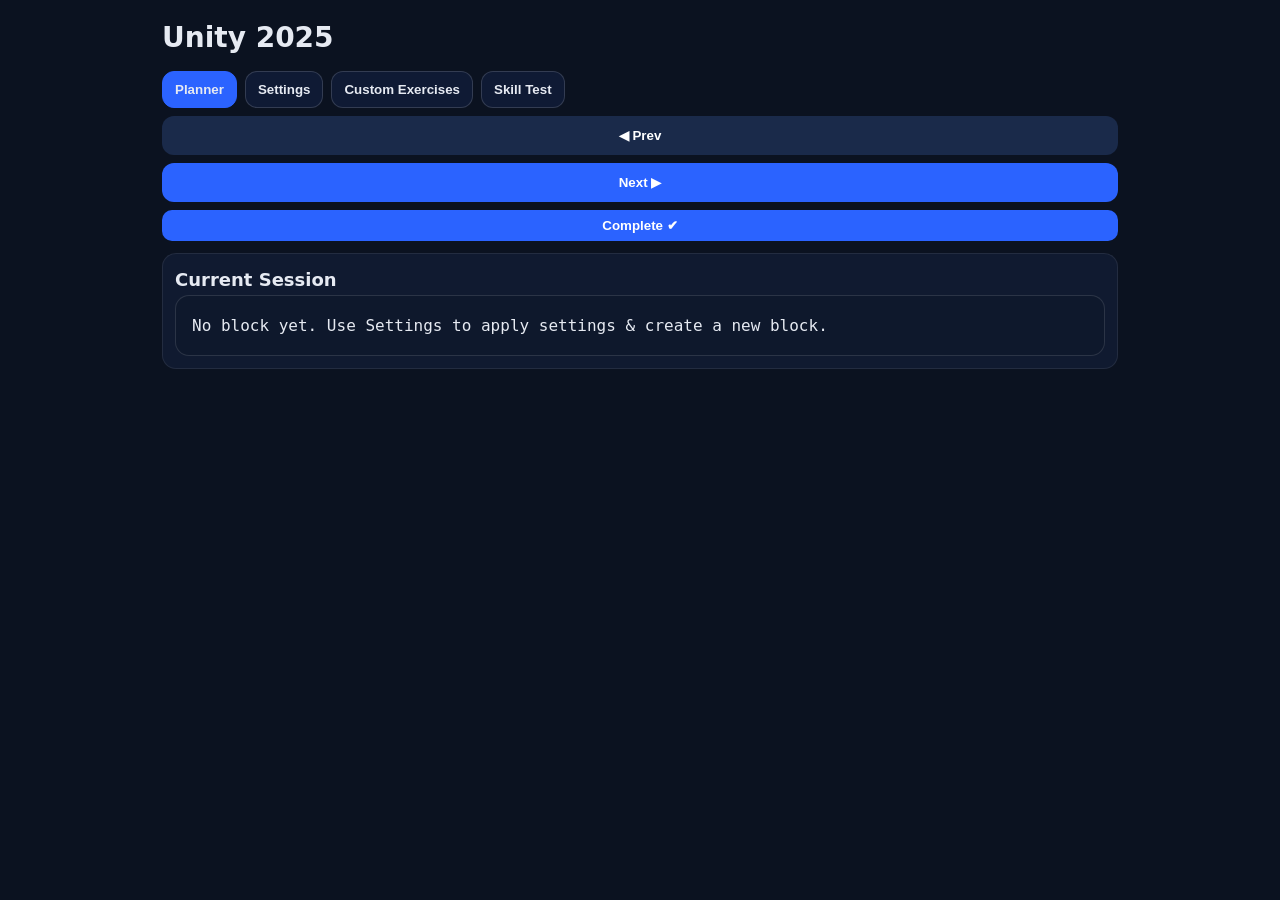
==== commit dcf42584: "Safe mode" ====
--- a/index.html
+++ b/index.html
@@ -140,6 +140,7 @@
 
   <div class="tabs" role="tablist" aria-label="Navigation">
     <button class="tab-btn active" data-tab="plan" aria-selected="true">Planner</button>
+    <button class="tab-btn" data-tab="settings" aria-selected="false">Settings</button>
     <button class="tab-btn" data-tab="custom" aria-selected="false">Custom Exercises</button>
     <button class="tab-btn" data-tab="skill" aria-selected="false">
       Skill Test
@@ -158,17 +159,13 @@
       <h2>Current Session</h2>
       <div id="session" class="session" aria-live="polite">No block yet. Use Settings to apply settings & create a new block.</div>
     </div>
-
-    <details id="accSettings">
-      <summary>Settings</summary>
+  </div>
+
+
+  <div id="tab-settings" class="tab-pane">
+    <div class="card">
+      <h2>Settings</h2>
       <div class="panel">
-        <div class="grid cols-2">
-          <div>
-            <label>Block volume (Unity)</label>
-            <select id="selVol">
-              <option>180</option><option>240</option><option selected>300</option><option>400</option><option>500</option>
-            </select>
-          </div>
           <div>
             <label>Seed (optional)</label>
             <input id="inpSeed" placeholder="e.g. 12345">
@@ -209,6 +206,12 @@
           </div>
           <div>
             <label class="row"><input type="checkbox" id="chkRunAuto" checked> Optional Run suggestions</label>
+          </div>
+          <div>
+            <label class="row"><input type="checkbox" id="chkSafeRandom"> Safe random (limit extremes)</label>
+            <div class="muted">Limits extremes: max 1 Heavy-bias entry per day (when KB-bias is On) and max 2 Stress-patterns per week.</div>
+            <label class="row" style="margin-top:8px"><input type="checkbox" id="chkBalancedWeeks" disabled> Balanced weeks (2/2/2/2)</label>
+            <div class="muted">Requires Safe random. Forces each calendar week to include exactly 2× Deload, 2× Maintenance, 2× Development, 2× Stress across the 8 patterns.</div>
           </div>
         </div>
 
@@ -228,11 +231,15 @@
           <button id="btnReset" class="btn ghost">Reset progress</button>
           <button id="btnResetCounters" class="btn ghost" title="Clear set counters of this session">Reset counters</button>
         </div>
+      
       </div>
-    </details>
+    </div>
   </div>
-
-  <div id="tab-custom" class="tab-pane">
+      </div>
+    </div>
+  </div>
+
+<div id="tab-custom" class="tab-pane">
     <div class="card">
       <h2>Custom Exercises</h2>
       <p class="muted">
@@ -991,20 +998,139 @@
     var matrix=effectiveMatrix();
     rnd=makeRNG(cfg.seed||'');
     var lastEnds=state.lastEnds||{};
-    var weekOrders={};
-    for(var p in matrix){
-      var order=['Deload','Maintenance','Development','Stress']; shuffle(order);
-      if(lastEnds[p]&&order[0]===lastEnds[p]){var tmp=order[0];order[0]=order[1];order[1]=tmp;}
-      weekOrders[p]=order;
-    }
+
+    function makeWeekOrdersOnce(){
+      var wo={};
+      for(var p in matrix){
+        var order=['Deload','Maintenance','Development','Stress']; shuffle(order);
+        if(lastEnds[p]&&order[0]===lastEnds[p]){var tmp=order[0];order[0]=order[1];order[1]=tmp;}
+        wo[p]=order;
+      }
+      return wo;
+    }
+
+    function scoreWeekOrders(wo){
+      // lower is better; penalize stress stacking
+      var perWeek=[0,0,0,0];
+      for(var p in wo){
+        for(var w=0;w<4;w++){ if(wo[p][w]==='Stress') perWeek[w]++; }
+      }
+      var maxStress=Math.max.apply(null,perWeek);
+      var sum=perWeek.reduce(function(a,b){return a+b;},0);
+      return {perWeek:perWeek,maxStress:maxStress,sum:sum};
+    }
+
+    function makeWeekOrdersSafe(){
+      // Constraint: max 2 patterns in Stress in any given week index
+      var best=null;
+      for(var attempt=0; attempt<200; attempt++){
+        var wo=makeWeekOrdersOnce();
+        var sc=scoreWeekOrders(wo);
+        var ok=true;
+        for(var w=0;w<4;w++){ if(sc.perWeek[w]>2){ ok=false; break; } }
+        if(ok) return wo;
+        if(!best || sc.maxStress < best.sc.maxStress){ best={wo:wo,sc:sc}; }
+      }
+      return (best && best.wo) ? best.wo : makeWeekOrdersOnce();
+    }
+
+    function makeWeekOrdersBalanced(){
+      // Requires: each calendar week index has exactly 2x of each weekType across the 8 patterns
+      // AND each pattern still has exactly one of each type across 4 weeks.
+      var types=['Deload','Maintenance','Development','Stress'];
+      function distance(counts){
+        var dist=0;
+        for(var w=0; w<4; w++){
+          for(var t=0; t<4; t++){
+            dist += Math.abs((counts[w][t]|0) - 2);
+          }
+        }
+        return dist;
+      }
+      function countsFrom(wo){
+        var c=[[0,0,0,0],[0,0,0,0],[0,0,0,0],[0,0,0,0]];
+        for(var p in wo){
+          for(var w=0; w<4; w++){
+            var tt=wo[p][w];
+            var ti=types.indexOf(tt);
+            if(ti>=0) c[w][ti]++;
+          }
+        }
+        return c;
+      }
+
+      var best=null;
+      for(var attempt=0; attempt<4000; attempt++){
+        var wo=makeWeekOrdersOnce();
+        var c=countsFrom(wo);
+        var ok=true;
+        for(var w=0; w<4 && ok; w++){
+          for(var t=0; t<4; t++){
+            if((c[w][t]|0)!==2){ ok=false; break; }
+          }
+        }
+        if(ok) return wo;
+        var dist=distance(c);
+        if(!best || dist < best.dist){ best={wo:wo,dist:dist}; }
+      }
+      // Fall back to best-effort, then safe
+      return (best && best.wo) ? best.wo : makeWeekOrdersSafe();
+    }
+
+    var weekOrders = (cfg && cfg.safeRandom) ? ((cfg && cfg.balancedWeeks) ? makeWeekOrdersBalanced() : makeWeekOrdersSafe()) : makeWeekOrdersOnce();
     var weeks=[]; for(var w=0;w<4;w++){var days=[]; for(var dd=0;dd<5;dd++){days.push({entries:[],ps:null});} weeks.push({days:days});}
     var carrySeq = 0;
+
+    // Safe random: track Heavy-bias density per day
+    var safeRandom = !!(cfg && cfg.safeRandom);
+    var biasOn = !!(cfg && cfg.bias === 'on');
+    var heavyCount = [];
+    for(var ww=0; ww<4; ww++){ heavyCount[ww]=[0,0,0,0,0]; }
 
     for(var pat in matrix){
       for(var w2=0;w2<4;w2++){
         var wt=weekOrders[pat][w2];
         var items=buildWeekSplitsWithPcts(cfg.volume,wt);
-        var dayIdxs=pickDays(items.length);
+
+        // Safe random: ensure at most 1 Heavy-bias entry per day (across all patterns)
+        // Only applies when KB-bias is enabled, because Heavy/Light are otherwise irrelevant.
+        var dayIdxs = pickDays(items.length);
+        if(safeRandom && biasOn){
+          // Find the Heavy item for this pattern/week (usually exactly one)
+          var heavyIdx = -1;
+          for(var hi=0; hi<items.length; hi++){
+            var b = biasFromPct(wt, items[hi].pct);
+            if(b==='Heavy'){ heavyIdx = hi; break; }
+          }
+          if(heavyIdx>=0){
+            var tries=0;
+            while(tries<30){
+              var candidates = dayIdxs.filter(function(d){ return (heavyCount[w2][d]|0)===0; });
+              if(candidates.length) break;
+              dayIdxs = pickDays(items.length);
+              tries++;
+            }
+            var candidates2 = dayIdxs.filter(function(d){ return (heavyCount[w2][d]|0)===0; });
+            var heavyDay = candidates2.length ? candidates2[Math.floor(rnd()*candidates2.length)] : dayIdxs[0];
+
+            // Re-map so Heavy item lands on heavyDay
+            var pickedDays = dayIdxs.slice(0);
+            var pickedItems = items.slice(0);
+            var heavyItem = pickedItems.splice(heavyIdx,1)[0];
+            pickedDays = pickedDays.filter(function(x){ return x!==heavyDay; });
+
+            // Shuffle remaining days & items to keep randomness
+            shuffle(pickedDays);
+            shuffle(pickedItems);
+
+            // Rebuild parallel arrays in final order
+            items = [heavyItem].concat(pickedItems);
+            dayIdxs = [heavyDay].concat(pickedDays);
+
+            heavyCount[w2][heavyDay] = (heavyCount[w2][heavyDay]|0) + 1;
+          }
+        }
+
         for(var i2=0;i2<items.length;i2++){
           var d=dayIdxs[i2];
           var obj={
@@ -1478,7 +1604,9 @@
       psVolume:  on ? document.getElementById('selPSVol').value : null,
       psAdvanced:(document.getElementById('chkPSAdvanced') && !document.getElementById('chkPSAdvanced').disabled) ? document.getElementById('chkPSAdvanced').checked : false,
       baseKB:(document.getElementById('inpBaseKB') ? document.getElementById('inpBaseKB').value : '').trim(),
-      barbellMode: !!document.getElementById('chkBarbellMode').checked
+      barbellMode: !!document.getElementById('chkBarbellMode').checked,
+      safeRandom: !!(document.getElementById('chkSafeRandom') && document.getElementById('chkSafeRandom').checked),
+      balancedWeeks: !!(document.getElementById('chkBalancedWeeks') && document.getElementById('chkBalancedWeeks').checked)
     };
   }
 
@@ -1541,6 +1669,30 @@
       }
     };
   });
+
+  // Safe random sub-option UI
+  function syncBalancedWeeksUI(){
+    var s=document.getElementById('chkSafeRandom');
+    var b=document.getElementById('chkBalancedWeeks');
+    if(!b) return;
+    var on=!!(s && s.checked);
+    b.disabled = !on;
+    if(!on) b.checked = false;
+  }
+
+  document.addEventListener('change', function(ev){
+    if(ev && ev.target && ev.target.id==='chkSafeRandom'){
+      syncBalancedWeeksUI();
+    }
+  });
+
+  var goBtn = document.getElementById('btnGoSettings');
+  if(goBtn){
+    goBtn.addEventListener('click', function(){
+      var tbtn = document.querySelector('.tab-btn[data-tab="settings"]');
+      if(tbtn) tbtn.click();
+    });
+  }
 
   function wireLiveKB(){
     try {
@@ -1644,6 +1796,7 @@
   initSkillRepCounters();
   initSkillTestLog();
   initSnatchTimer();
+  syncBalancedWeeksUI();
   updateSkillDot();
 })();
 </script>
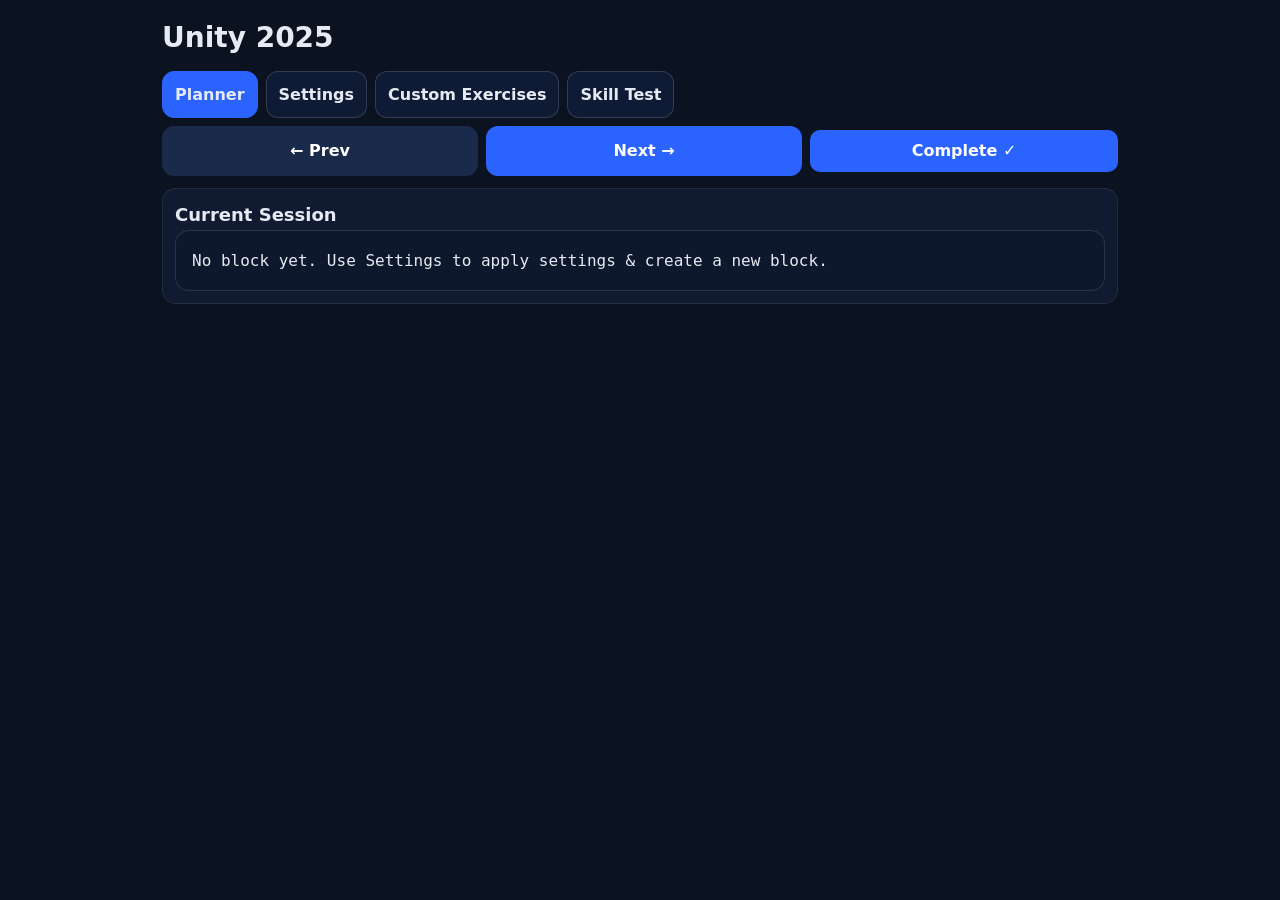
==== commit d558b093: "Update print statement from 'Hello' to 'Goodbye'" ====
--- a/index.html
+++ b/index.html
@@ -8,6 +8,11 @@
   :root{color-scheme:dark}
   *{box-sizing:border-box}
   body{margin:0;background:#0b1220;color:#e6eaf2;font:16px/1.6 system-ui,Arial}
+  button,input,select{font:inherit}
+  button:focus-visible,input:focus-visible,select:focus-visible,summary:focus-visible{
+    outline:2px solid #7dd3fc;
+    outline-offset:2px;
+  }
   .app{max-width:980px;margin:0 auto;padding:16px 12px 84px}
   h1{margin:0 0 .6rem;font-size:28px}
   h2{margin:0;font-size:18px}
@@ -64,11 +69,7 @@
   ul{margin:6px 0 6px 18px;padding:0}
   ul li{margin:2px 0;font-size:13px}
 
-  .row.stack {
-    display: grid !important;
-    grid-template-columns: 1fr !important;
-    gap: 8px !important;
-  }
+  .row.stack{display:flex}
 
   .nav-dot{
     position:absolute;
@@ -132,6 +133,10 @@
     background:#020617;
     border:1px solid rgba(255,255,255,.2);
   }
+  @media (prefers-reduced-motion:reduce){
+    *{scroll-behavior:auto}
+    .btn{transition:none}
+  }
 </style>
 </head>
 <body>
@@ -139,20 +144,20 @@
   <h1>Unity 2025</h1>
 
   <div class="tabs" role="tablist" aria-label="Navigation">
-    <button class="tab-btn active" data-tab="plan" aria-selected="true">Planner</button>
-    <button class="tab-btn" data-tab="settings" aria-selected="false">Settings</button>
-    <button class="tab-btn" data-tab="custom" aria-selected="false">Custom Exercises</button>
-    <button class="tab-btn" data-tab="skill" aria-selected="false">
+    <button type="button" id="tab-btn-plan" class="tab-btn active" data-tab="plan" role="tab" aria-selected="true" aria-controls="tab-plan" tabindex="0">Planner</button>
+    <button type="button" id="tab-btn-settings" class="tab-btn" data-tab="settings" role="tab" aria-selected="false" aria-controls="tab-settings" tabindex="-1">Settings</button>
+    <button type="button" id="tab-btn-custom" class="tab-btn" data-tab="custom" role="tab" aria-selected="false" aria-controls="tab-custom" tabindex="-1">Custom Exercises</button>
+    <button type="button" id="tab-btn-skill" class="tab-btn" data-tab="skill" role="tab" aria-selected="false" aria-controls="tab-skill" tabindex="-1">
       Skill Test
       <span id="skillDot" class="nav-dot" hidden></span>
     </button>
   </div>
 
-  <div id="tab-plan" class="tab-pane active">
+  <div id="tab-plan" class="tab-pane active" role="tabpanel" aria-labelledby="tab-btn-plan" tabindex="0">
     <div class="row stack" style="margin:8px 0 12px">
-      <button id="btnPrevTop" class="btn ghost" aria-label="Previous session">◀ Prev</button>
-      <button id="btnNextTop" class="btn" aria-label="Next session">Next ▶</button>
-      <button id="btnCompleteTop" class="btn inline" title="Mark this session as completed">Complete ✔</button>
+      <button type="button" id="btnPrevTop" class="btn ghost" aria-label="Previous session">&larr; Prev</button>
+      <button type="button" id="btnNextTop" class="btn" aria-label="Next session">Next &rarr;</button>
+      <button type="button" id="btnCompleteTop" class="btn inline" title="Mark this session as completed">Complete &#10003;</button>
     </div>
 
     <div class="card">
@@ -162,10 +167,17 @@
   </div>
 
 
-  <div id="tab-settings" class="tab-pane">
+  <div id="tab-settings" class="tab-pane" role="tabpanel" aria-labelledby="tab-btn-settings" tabindex="0" hidden>
     <div class="card">
       <h2>Settings</h2>
       <div class="panel">
+        <div class="grid cols-2">
+          <div>
+            <label>Block volume (Unity)</label>
+            <select id="selVol">
+              <option>180</option><option>240</option><option selected>300</option><option>400</option><option>500</option>
+            </select>
+          </div>
           <div>
             <label>Seed (optional)</label>
             <input id="inpSeed" placeholder="e.g. 12345">
@@ -173,14 +185,14 @@
           <div>
             <label>KB-bias (mains only; based on week split)</label>
             <select id="selBias">
-              <option value="on" selected>On (▲/▼)</option>
+              <option value="on" selected>On (&uarr;/&darr;)</option>
               <option value="off">Off</option>
             </select>
           </div>
           <div>
             <label>Strength Focus overlay (1 grind pattern)</label>
             <select id="selPS">
-              <option value="">— Off —</option>
+              <option value="">&mdash; Off &mdash;</option>
               <option>Push</option><option>Pull</option><option>Squat</option><option>Hinge</option>
             </select>
           </div>
@@ -211,7 +223,7 @@
             <label class="row"><input type="checkbox" id="chkSafeRandom"> Safe random (limit extremes)</label>
             <div class="muted">Limits extremes: max 1 Heavy-bias entry per day (when KB-bias is On) and max 2 Stress-patterns per week.</div>
             <label class="row" style="margin-top:8px"><input type="checkbox" id="chkBalancedWeeks" disabled> Balanced weeks (2/2/2/2)</label>
-            <div class="muted">Requires Safe random. Forces each calendar week to include exactly 2× Deload, 2× Maintenance, 2× Development, 2× Stress across the 8 patterns.</div>
+            <div class="muted">Requires Safe random. Forces each calendar week to include exactly 2&times; Deload, 2&times; Maintenance, 2&times; Development, 2&times; Stress across the 8 patterns.</div>
           </div>
         </div>
 
@@ -219,9 +231,9 @@
           <div id="kpi"></div>
           <div id="orders" class="muted" style="margin-top:6px"></div>
           <div class="muted" style="margin-top:6px">
-            Week percentages: Deload 15% • Maintenance 22% • Development 28% • Stress 35%.<br>
-            Splits per partition: 3 → [15,35,50]% • 4 → [15,22,28,35]% • 5 → [10,15,20,25,30]%.<br>
-            Bias (mains only): min%=Heavy ▲, max%=Light ▼. Light-bias main: cap-boost to 10 per round (no PS).<br>
+            Week percentages: Deload 15% &bull; Maintenance 22% &bull; Development 28% &bull; Stress 35%.<br>
+            Splits per partition: 3 &rarr; [15,35,50]% &bull; 4 &rarr; [15,22,28,35]% &bull; 5 &rarr; [10,15,20,25,30]%.<br>
+            Bias (mains only): min%=Heavy &uarr;, max%=Light &darr;. Light-bias main: cap-boost to 10 per round (no PS).<br>
             Barbell-mode: replaces Heavy-bias mains of Push/Pull/Squat/Hinge with your barbell variants.
           </div>
         </div>
@@ -235,18 +247,14 @@
       </div>
     </div>
   </div>
-      </div>
-    </div>
-  </div>
-
-<div id="tab-custom" class="tab-pane">
+<div id="tab-custom" class="tab-pane" role="tabpanel" aria-labelledby="tab-btn-custom" tabindex="0" hidden>
     <div class="card">
       <h2>Custom Exercises</h2>
       <p class="muted">
         This page assumes your <b>Base kettlebell</b> (in Settings) is your current Goldilocks bell.
         As a simple rule of thumb for Unity:
-        <br>• All <b>technique tests</b> (swing, clean, press, front squat, snatch 5/side, get-up) are done with your <b>Heavy Bias</b> bell (Base&nbsp;+&nbsp;4&nbsp;kg).
-        <br>• The <b>Snatch Volume Test</b> (100 reps &lt; 5:00) is done with your <b>Light Bias</b> bell (Base&nbsp;−&nbsp;4&nbsp;kg).
+        <br>â€¢ All <b>technique tests</b> (swing, clean, press, front squat, snatch 5/side, get-up) are done with your <b>Heavy Bias</b> bell (Base&nbsp;+&nbsp;4&nbsp;kg).
+        <br>â€¢ The <b>Snatch Volume Test</b> (100 reps &lt; 5:00) is done with your <b>Light Bias</b> bell (Base&nbsp;âˆ’&nbsp;4&nbsp;kg).
         <br>The bell fields below will auto-fill from your Base kettlebell if possible, but you can always override them.
       </p>
       <div id="customForm" class="grid cols-2" style="margin-top:8px"></div>
@@ -272,17 +280,17 @@
   </div>
 
   
-  <div id="tab-skill" class="tab-pane">
+  <div id="tab-skill" class="tab-pane" role="tabpanel" aria-labelledby="tab-btn-skill" tabindex="0" hidden>
     <div class="card">
       <h2>Skill Test Log</h2>
       <p class="muted">
         Test every 12 weeks or whenever you feel ready for a heavier bell.<br>
-        Pass the test → start the next block with that weight.<br>
-        Standard flow: <b>180 → 240 → 300 → Test → next bell.</b><br>
-        If all Heavy-bias reps were clean this block → increase volume next block.
+        Pass the test â†’ start the next block with that weight.<br>
+        Standard flow: <b>180 â†’ 240 â†’ 300 â†’ Test â†’ next bell.</b><br>
+        If all Heavy-bias reps were clean this block â†’ increase volume next block.
       </p>
 
-      <!-- 1) One-arm swing — 10 per side -->
+      <!-- 1) One-arm swing â€” 10 per side -->
       <div class="test-block" data-test="swing">
         <h3>One-arm Swing (10 per side)</h3>
         <div class="row">
@@ -293,7 +301,7 @@
           <div class="counter-group">
             <span class="label">Left reps</span>
             <div class="rep-counter" data-counter="test-swing-left">
-              <button type="button" class="rep-btn">−</button>
+              <button type="button" class="rep-btn">âˆ’</button>
               <span class="rep-value">0</span>
               <button type="button" class="rep-btn">+</button>
             </div>
@@ -301,7 +309,7 @@
           <div class="counter-group">
             <span class="label">Right reps</span>
             <div class="rep-counter" data-counter="test-swing-right">
-              <button type="button" class="rep-btn">−</button>
+              <button type="button" class="rep-btn">âˆ’</button>
               <span class="rep-value">0</span>
               <button type="button" class="rep-btn">+</button>
             </div>
@@ -315,7 +323,7 @@
         <p class="muted" id="test-swing-last"></p>
       </div>
 
-      <!-- 2) Double clean — 5 total -->
+      <!-- 2) Double clean â€” 5 total -->
       <div class="test-block" data-test="clean">
         <h3>Double Clean (5 total)</h3>
         <div class="row">
@@ -326,7 +334,7 @@
           <div class="counter-group">
             <span class="label">Total reps</span>
             <div class="rep-counter" data-counter="test-clean-reps">
-              <button type="button" class="rep-btn">−</button>
+              <button type="button" class="rep-btn">âˆ’</button>
               <span class="rep-value">0</span>
               <button type="button" class="rep-btn">+</button>
             </div>
@@ -340,7 +348,7 @@
         <p class="muted" id="test-clean-last"></p>
       </div>
 
-      <!-- 3) Press — 5 per side -->
+      <!-- 3) Press â€” 5 per side -->
       <div class="test-block" data-test="press">
         <h3>Press (5 per side)</h3>
         <div class="row">
@@ -351,7 +359,7 @@
           <div class="counter-group">
             <span class="label">Left reps</span>
             <div class="rep-counter" data-counter="test-press-left">
-              <button type="button" class="rep-btn">−</button>
+              <button type="button" class="rep-btn">âˆ’</button>
               <span class="rep-value">0</span>
               <button type="button" class="rep-btn">+</button>
             </div>
@@ -359,7 +367,7 @@
           <div class="counter-group">
             <span class="label">Right reps</span>
             <div class="rep-counter" data-counter="test-press-right">
-              <button type="button" class="rep-btn">−</button>
+              <button type="button" class="rep-btn">âˆ’</button>
               <span class="rep-value">0</span>
               <button type="button" class="rep-btn">+</button>
             </div>
@@ -373,7 +381,7 @@
         <p class="muted" id="test-press-last"></p>
       </div>
 
-      <!-- 4) Double front squat — 5 total -->
+      <!-- 4) Double front squat â€” 5 total -->
       <div class="test-block" data-test="frontsquat">
         <h3>Double Front Squat (5 total)</h3>
         <div class="row">
@@ -384,7 +392,7 @@
           <div class="counter-group">
             <span class="label">Total reps</span>
             <div class="rep-counter" data-counter="test-frontsquat-reps">
-              <button type="button" class="rep-btn">−</button>
+              <button type="button" class="rep-btn">âˆ’</button>
               <span class="rep-value">0</span>
               <button type="button" class="rep-btn">+</button>
             </div>
@@ -409,7 +417,7 @@
           <div class="counter-group">
             <span class="label">Left reps</span>
             <div class="rep-counter" data-counter="test-snatch5-left">
-              <button type="button" class="rep-btn">−</button>
+              <button type="button" class="rep-btn">âˆ’</button>
               <span class="rep-value">0</span>
               <button type="button" class="rep-btn">+</button>
             </div>
@@ -417,7 +425,7 @@
           <div class="counter-group">
             <span class="label">Right reps</span>
             <div class="rep-counter" data-counter="test-snatch5-right">
-              <button type="button" class="rep-btn">−</button>
+              <button type="button" class="rep-btn">âˆ’</button>
               <span class="rep-value">0</span>
               <button type="button" class="rep-btn">+</button>
             </div>
@@ -431,7 +439,7 @@
         <p class="muted" id="test-snatch5-last"></p>
       </div>
 
-      <!-- 6) Get-up — 1 per side -->
+      <!-- 6) Get-up â€” 1 per side -->
       <div class="test-block" data-test="getup">
         <h3>Get-up (1 per side)</h3>
         <div class="row">
@@ -442,7 +450,7 @@
           <div class="counter-group">
             <span class="label">Left reps</span>
             <div class="rep-counter" data-counter="test-getup-left">
-              <button type="button" class="rep-btn">−</button>
+              <button type="button" class="rep-btn">âˆ’</button>
               <span class="rep-value">0</span>
               <button type="button" class="rep-btn">+</button>
             </div>
@@ -450,7 +458,7 @@
           <div class="counter-group">
             <span class="label">Right reps</span>
             <div class="rep-counter" data-counter="test-getup-right">
-              <button type="button" class="rep-btn">−</button>
+              <button type="button" class="rep-btn">âˆ’</button>
               <span class="rep-value">0</span>
               <button type="button" class="rep-btn">+</button>
             </div>
@@ -475,7 +483,7 @@
           <div class="counter-group">
             <span class="label">Total reps</span>
             <div class="rep-counter" data-counter="test-snatch100-reps">
-              <button type="button" class="rep-btn">−</button>
+              <button type="button" class="rep-btn">âˆ’</button>
               <span class="rep-value">0</span>
               <button type="button" class="rep-btn">+</button>
             </div>
@@ -572,8 +580,7 @@
       box.addEventListener('click', function(ev){
         var btn = ev.target.closest('.rep-btn');
         if(!btn) return;
-        if(btn.textContent.trim()==='−' || btn.textContent.trim()==='-') update(-1);
-        else update(+1);
+        update(btn===box.querySelector('.rep-btn') ? -1 : +1);
       });
     });
   }
@@ -791,10 +798,46 @@
   };
 
   function $(s){return document.querySelector(s);}
-  function toast(m){var t=$('#toast');t.textContent=m;t.style.display='block';setTimeout(function(){t.style.display='none';},1500);}
+  var toastTimer=null;
+  function toast(m){
+    var t=$('#toast');
+    if(!t) return;
+    t.textContent=m;
+    t.style.display='block';
+    if(toastTimer){clearTimeout(toastTimer);}
+    toastTimer=setTimeout(function(){t.style.display='none';toastTimer=null;},1500);
+  }
   function esc(s){return String(s).replace(/[&<>"']/g,function(c){return({'&':'&amp;','<':'&lt;','>':'&gt;','"':'&quot;',"'":'&#39;'}[c]);});}
   function clean(s){return String(s).replace(/\s+/g,' ').trim();}
   function sanitizeName(s){var x=String(s||'').trim(); if(!x) return ''; if(x==='on'||x==='off') return ''; return x;}
+  function setHTML(id, html){
+    var el=document.getElementById(id);
+    if(el){
+      el.innerHTML=html;
+      normalizeMojibake(el);
+    }
+  }
+  function normalizeMojibake(root){
+    if(!root || !root.innerHTML) return;
+    var html=root.innerHTML;
+    var pairs=[
+      ['\u00e2\u20ac\u201d','&mdash;'],
+      ['\u00e2\u20ac\u00a2','&bull;'],
+      ['\u00e2\u2020\u2019','&rarr;'],
+      ['\u00e2\u2013\u00b2','&uarr;'],
+      ['\u00e2\u2013\u00bc','&darr;'],
+      ['\u00e2\u0153\u201d','&#10003;'],
+      ['\u00e2\u02c6\u2019','&minus;'],
+      ['\u00e2\u20ac\u201c','&ndash;'],
+      ['\u00c3\u2014','&times;'],
+      ['\u00e2\u20ac\u0153','&ldquo;'],
+      ['\u00e2\u20ac\u009d','&rdquo;']
+    ];
+    for(var i=0;i<pairs.length;i++){
+      html=html.split(pairs[i][0]).join(pairs[i][1]);
+    }
+    root.innerHTML=html;
+  }
 
   function makeRNG(seed){
     var h=2166136261>>>0;
@@ -836,7 +879,7 @@
     return 'Medium';
   }
   function biasBadge(b){
-    return b==='Heavy' ? ' <span class="badge">▲ +1</span>' : (b==='Light' ? ' <span class="badge">▼ −1</span>' : '');
+    return b==='Heavy' ? ' <span class="badge">â–² +1</span>' : (b==='Light' ? ' <span class="badge">â–¼ âˆ’1</span>' : '');
   }
   function takeRoundsLE(total, rounds){
     if (!Number.isFinite(total) || total <= 0) return 0;
@@ -861,7 +904,7 @@
   function dayKey(){if(!state.plan||!state.cursor)return'nokey';var c=state.cursor;return String((state.blockIdx||0))+'_'+String(c.w)+'_'+String(c.d);}
   function getCount(exKey){var k=dayKey();return (counters[k]&&counters[k][exKey])|0;}
   function setCount(exKey,val,max){var k=dayKey();counters[k]=counters[k]||{};counters[k][exKey]=Math.max(0,Math.min(max,val|0));countersSave();}
-  function mkCounterHTML(exKey,max){var cur=getCount(exKey);var safe=exKey.replace(/&/g,'&amp;').replace(/</g,'&lt;');return'<span class="counter" data-ex="'+safe+'" data-max="'+max+'"><button class="cbtn" data-dec>−</button><span class="cval">'+cur+'/'+max+'</span><button class="cbtn" data-inc>+</button></span>';}
+  function mkCounterHTML(exKey,max){var cur=getCount(exKey);var safe=exKey.replace(/&/g,'&amp;').replace(/</g,'&lt;');return'<span class="counter" data-ex="'+safe+'" data-max="'+max+'"><button class="cbtn" data-dec>âˆ’</button><span class="cval">'+cur+'/'+max+'</span><button class="cbtn" data-inc>+</button></span>';}
 
   var customMatrix=loadJSON(CUSTOM_KEY,{})||{};
   function inferBallistic(name){var nm=clean(name);return DEFAULT_BALLISTICS.has(nm)||/(swing|snatch|high pull|double clean)/i.test(nm)}
@@ -1253,7 +1296,7 @@
     }
 
     var html=[];
-    var doneMark = isDone(w,d) ? ' — ✔' : '';
+    var doneMark = isDone(w,d) ? ' â€” âœ”' : '';
     var baseKB = (state.cfg && state.cfg.baseKB) ? state.cfg.baseKB : '';
     var headerLine = 'Week '+String(w+1)+', Day '+String(d+1)+doneMark;
     var kbBadge = baseKB ? ' <span class="badge">KB ['+esc(baseKB)+']</span>' : '';
@@ -1270,21 +1313,21 @@
       else if (v <= 400) cutoff = 100;
       else cutoff = 125;
       if (totalReps < cutoff){
-        html.push('<div class="pill">Optional Run: 20–30 min @ MAF</div>');
+        html.push('<div class="pill">Optional Run: 20â€“30 min @ MAF</div>');
       }
     }
     html.push('<br><hr>');
-    html.push('<details class="acc-section"><summary>Warm-up</summary><div class="panel"><p class="muted">Optional 5–7 minute preparation before Unity.</p><h3>Sequence</h3><ul><li><b>Head nods</b> — 20 up/down, 20 side-to-side (ear to shoulder)</li><li><b>Cross crawls</b> — 20 total</li></ul><h3>Rocking</h3><ul><li>10× rocking with dorsiflexion (toes up)</li><li>10× rocking with plantarflexion (toes down)</li><li>5× rocking with one leg extended sideways</li></ul><h3>Segmental rolls</h3><ul><li>3× per arm</li><li>3× per leg</li></ul><h3>Crawling</h3><ul><li>2 minutes, easy pace, smooth breathing</li></ul></div></details>');
+    html.push('<details class="acc-section"><summary>Warm-up</summary><div class="panel"><p class="muted">Optional 5â€“7 minute preparation before Unity.</p><h3>Sequence</h3><ul><li><b>Head nods</b> â€” 20 up/down, 20 side-to-side (ear to shoulder)</li><li><b>Cross crawls</b> â€” 20 total</li></ul><h3>Rocking</h3><ul><li>10Ã— rocking with dorsiflexion (toes up)</li><li>10Ã— rocking with plantarflexion (toes down)</li><li>5Ã— rocking with one leg extended sideways</li></ul><h3>Segmental rolls</h3><ul><li>3Ã— per arm</li><li>3Ã— per leg</li></ul><h3>Crawling</h3><ul><li>2 minutes, easy pace, smooth breathing</li></ul></div></details>');
     html.push('<hr>');
     if(openerHTML){
       html.push(openerHTML);
     } else {
-      html.push('—');
+      html.push('â€”');
     }
     html.push('<hr>',esc(String(rc.rounds)+' rounds of the following circuit:'),'<br>');
     if(circuitExercises.length){
       html.push(circuitExercises.map(function(o){
-        return '<div class="line"><div class="txt">'+esc(o.repText)+' '+esc(o.name)+(o.label||'')+'</div>'+mkCounterHTML('Circuit — '+esc(o.name),rc.rounds)+'</div>';
+        return '<div class="line"><div class="txt">'+esc(o.repText)+' '+esc(o.name)+(o.label||'')+'</div>'+mkCounterHTML('Circuit â€” '+esc(o.name),rc.rounds)+'</div>';
       }).join(''));
     }else{
       html.push(esc('(No patterns in the circuit today)'));
@@ -1293,13 +1336,13 @@
     if (carryFinisher){
       html.push( esc('[ '+String(carryFinisher.seconds)+'s '+carryFinisher.name+' ]') );
     } else {
-      html.push( esc('[ — ]') );
+      html.push( esc('[ â€” ]') );
     }
     html.push('<hr>');
-    html.push('<details class="acc-section"><summary>Cooling Down</summary><div class="panel"><h3>Diaphragmatic Breathing — 2 minutes</h3><ul><li>Sit or lie comfortably.</li><li><b>Bottom hand:</b> on your lower belly.</li><li><b>Top hand:</b> on your sternum (breastbone).</li><li>Inhale slowly through the nose so that only the bottom hand moves.</li><li>The top hand should stay as still as possible.</li><li>Exhale gently through the nose or mouth while keeping the ribcage soft.</li><li>Maintain this pattern for about 2 minutes.</li></ul><h3>Trifecta Reset — 10–20 seconds each</h3><h4>L-Sit Hold (10–20 seconds)</h4><ul><li>Bent knees are fine.</li><li>Ribcage down, slight posterior pelvic tilt.</li><li>Think “light hollow”, not maximal tension.</li></ul><h4>Bridge Hold (10–20 seconds)</h4><ul><li>Lift your hips without forcing the lower back into hyperextension.</li><li>Focus on opening the front chain (hip flexors / abdomen).</li><li>Keep breathing softly.</li></ul><h4>Spinal Twist (10–20 seconds per side)</h4><ul><li>Low, gentle rotation.</li><li>Rotate only as far as you can feel the piriformis / glute / lower back engage and release.</li><li>Do not force the range.</li></ul><p class="muted">Recommended order: Diaphragmatic Breathing → L-Sit → Bridge → Twist.</p></div></details>');
+    html.push('<details class="acc-section"><summary>Cooling Down</summary><div class="panel"><h3>Diaphragmatic Breathing â€” 2 minutes</h3><ul><li>Sit or lie comfortably.</li><li><b>Bottom hand:</b> on your lower belly.</li><li><b>Top hand:</b> on your sternum (breastbone).</li><li>Inhale slowly through the nose so that only the bottom hand moves.</li><li>The top hand should stay as still as possible.</li><li>Exhale gently through the nose or mouth while keeping the ribcage soft.</li><li>Maintain this pattern for about 2 minutes.</li></ul><h3>Trifecta Reset â€” 10â€“20 seconds each</h3><h4>L-Sit Hold (10â€“20 seconds)</h4><ul><li>Bent knees are fine.</li><li>Ribcage down, slight posterior pelvic tilt.</li><li>Think â€œlight hollowâ€, not maximal tension.</li></ul><h4>Bridge Hold (10â€“20 seconds)</h4><ul><li>Lift your hips without forcing the lower back into hyperextension.</li><li>Focus on opening the front chain (hip flexors / abdomen).</li><li>Keep breathing softly.</li></ul><h4>Spinal Twist (10â€“20 seconds per side)</h4><ul><li>Low, gentle rotation.</li><li>Rotate only as far as you can feel the piriformis / glute / lower back engage and release.</li><li>Do not force the range.</li></ul><p class="muted">Recommended order: Diaphragmatic Breathing â†’ L-Sit â†’ Bridge â†’ Twist.</p></div></details>');
 var finishedBlocks = (state.completedBlocks|0);
     html.push('<br>', '<div class="muted">Finished blocks: '+String(finishedBlocks)+'</div>');
-    document.getElementById('session').innerHTML=html.join('');
+    setHTML('session', html.join(''));
 
     document.querySelectorAll('.counter').forEach(function($c){
       var ex=$c.getAttribute('data-ex'); var max=+$c.getAttribute('data-max');
@@ -1311,7 +1354,7 @@
   }
 
   function renderInfo(){
-    if(!state.plan){$('#kpi').innerHTML='';$('#orders').innerHTML='';return;}
+    if(!state.plan){setHTML('kpi','');setHTML('orders','');return;}
     var rc=state.plan.rc;
     var pills=[];
     pills.push('<span class="pill">Volume: '+String(state.cfg.volume)+'</span>');
@@ -1321,11 +1364,11 @@
     pills.push('<span class="pill">Block #'+String(state.blockIdx)+'</span>');
     pills.push('<span class="pill">KB base: '+(state.cfg.baseKB||'-')+'</span>');
     pills.push('<span class="pill">Finished blocks: '+String(state.completedBlocks|0)+'</span>');
-    pills.push('<span class="pill">KB bias: '+(state.cfg.bias==='on'?'On (▲/▼)':'Off')+'</span>');
-    if(state.cfg.psPattern){pills.push('<span class="pill">Strength Focus: '+state.cfg.psPattern+' • Vol: '+state.cfg.psVolume+' • '+(state.cfg.psAdvanced?'Advanced (H+SH)':'Basic')+'</span>');}
-    document.getElementById('kpi').innerHTML=pills.join(' ');
-    var rows=[]; for(var k in state.plan.weekOrders){rows.push(k+': <b>'+state.plan.weekOrders[k].join(' → ')+'</b>');}
-    document.getElementById('orders').innerHTML=rows.join('<br>');
+    pills.push('<span class="pill">KB bias: '+(state.cfg.bias==='on'?'On (â–²/â–¼)':'Off')+'</span>');
+    if(state.cfg.psPattern){pills.push('<span class="pill">Strength Focus: '+state.cfg.psPattern+' â€¢ Vol: '+state.cfg.psVolume+' â€¢ '+(state.cfg.psAdvanced?'Advanced (H+SH)':'Basic')+'</span>');}
+    setHTML('kpi', pills.join(' '));
+    var rows=[]; for(var k in state.plan.weekOrders){rows.push(k+': <b>'+state.plan.weekOrders[k].join(' â†’ ')+'</b>');}
+    setHTML('orders', rows.join('<br>'));
   }
 
   function firstNonEmpty(plan){
@@ -1364,12 +1407,12 @@
         var repsPerSide = 3;
         if (vol <= 180) repsPerSide = 1;
         else if (vol <= 240) repsPerSide = 2;
-        repStr = String(sets)+' × ('+String(repsPerSide)+'+'+String(repsPerSide)+') Get-Up Sit-Up'+badge;
-        counterLabel = 'Opener — Get-Up Sit-Up';
+        repStr = String(sets)+' Ã— ('+String(repsPerSide)+'+'+String(repsPerSide)+') Get-Up Sit-Up'+badge;
+        counterLabel = 'Opener â€” Get-Up Sit-Up';
       } else {
         var pair = isLight ? '2+2' : '1+1';
-        repStr = String(sets)+' × ('+pair+') Turkish Get Up'+badge;
-        counterLabel = 'Opener — Turkish Get Up';
+        repStr = String(sets)+' Ã— ('+pair+') Turkish Get Up'+badge;
+        counterLabel = 'Opener â€” Turkish Get Up';
       }
 
       openerHTML = '<div class="line"><div class="txt">'+repStr+'</div>'+mkCounterHTML(counterLabel,sets)+'</div>';
@@ -1392,10 +1435,10 @@
         for(var bi=0;bi<buckets.length;bi++){ perRound[bi] = apportion2(buckets[bi], Array(rounds).fill(1)); }
         for(var rr=0;rr<rounds;rr++){
           var parts=[]; for(var li=0; li<labels.length; li++){ if(perRound[li][rr]>0) parts.push(labels[li]+String(perRound[li][rr])); }
-          roundLabels.push(parts.length?parts.join('/'):'—');
+          roundLabels.push(parts.length?parts.join('/'):'â€”');
         }
-        var detail=roundLabels.map(function(s,i){return 'R'+String(i+1)+':'+s;}).join(' • ');
-        circuitExercises.push({name:'PS — '+info.mainName,repText:String(rounds)+' rounds',label:' — '+info.level+(info.sh?' (H+SH)':'')+' — '+detail});
+        var detail=roundLabels.map(function(s,i){return 'R'+String(i+1)+':'+s;}).join(' â€¢ ');
+        circuitExercises.push({name:'PS â€” '+info.mainName,repText:String(rounds)+' rounds',label:' â€” '+info.level+(info.sh?' (H+SH)':'')+' â€” '+detail});
       }
     }
 
@@ -1590,9 +1633,20 @@
     localStorage.removeItem(LS_KEY); state={};
     localStorage.removeItem(BLOCKS_KEY);
     localStorage.removeItem(LAST_TEST_BLOCK_KEY);
-    document.getElementById('session').textContent='Progress cleared. Click “New Block”.';
-    document.getElementById('kpi').innerHTML=''; document.getElementById('orders').innerHTML=''; toast('Progress reset');
+    document.getElementById('session').textContent='Progress cleared. Click "New Block".';
+    setHTML('kpi',''); setHTML('orders',''); toast('Progress reset');
     updateSkillDot();
+  }
+  function resetCurrentCounters(){
+    var k=dayKey();
+    if(k==='nokey'){
+      toast('No active session to reset');
+      return;
+    }
+    delete counters[k];
+    countersSave();
+    renderSession();
+    toast('Session counters reset');
   }
   function readCfg(){
     var psPatSel=(document.getElementById('selPS').value||''); var on=!!psPatSel;
@@ -1635,7 +1689,7 @@
         }
       }
 
-      // Technique tests → Heavy Bias bell
+      // Technique tests â†’ Heavy Bias bell
       [
         'test-swing-bell',
         'test-clean-bell',
@@ -1647,7 +1701,7 @@
         setIfEmpty(id, heavy);
       });
 
-      // Snatch volume test → Light Bias bell
+      // Snatch volume test â†’ Light Bias bell
       if(light < 4){ light = base; } // safety: if Base is already very light
       setIfEmpty('test-snatch100-bell', light);
     }catch(e){
@@ -1655,19 +1709,41 @@
     }
   }
 
+  function setActiveTab(tabName){
+    document.querySelectorAll('.tab-btn').forEach(function(btn){
+      var isActive=btn.getAttribute('data-tab')===tabName;
+      btn.classList.toggle('active',isActive);
+      btn.setAttribute('aria-selected',isActive?'true':'false');
+      btn.tabIndex=isActive?0:-1;
+    });
+    document.querySelectorAll('.tab-pane').forEach(function(panel){
+      var isActive=panel.id==='tab-'+tabName;
+      panel.classList.toggle('active',isActive);
+      panel.hidden=!isActive;
+    });
+    if(tabName==='skill'){
+      applyDefaultSkillBells();
+    }
+  }
+
   document.querySelectorAll('.tab-btn').forEach(function(btn){
     btn.onclick=function(){
-      var t=btn.getAttribute('data-tab');
-      document.querySelectorAll('.tab-btn').forEach(function(b){
-        b.classList.toggle('active',b===btn);
-      });
-      document.querySelectorAll('.tab-pane').forEach(function(p){
-        p.classList.toggle('active',p.id==='tab-'+t);
-      });
-      if(t === 'skill'){
-        applyDefaultSkillBells();
-      }
+      setActiveTab(btn.getAttribute('data-tab'));
     };
+    btn.addEventListener('keydown', function(ev){
+      if(ev.key!=='ArrowRight' && ev.key!=='ArrowLeft' && ev.key!=='Home' && ev.key!=='End') return;
+      ev.preventDefault();
+      var tabs=Array.prototype.slice.call(document.querySelectorAll('.tab-btn'));
+      var idx=tabs.indexOf(btn);
+      if(idx<0) return;
+      var nextIdx=idx;
+      if(ev.key==='ArrowRight') nextIdx=(idx+1)%tabs.length;
+      if(ev.key==='ArrowLeft') nextIdx=(idx-1+tabs.length)%tabs.length;
+      if(ev.key==='Home') nextIdx=0;
+      if(ev.key==='End') nextIdx=tabs.length-1;
+      tabs[nextIdx].focus();
+      setActiveTab(tabs[nextIdx].getAttribute('data-tab'));
+    });
   });
 
   // Safe random sub-option UI
@@ -1714,12 +1790,61 @@
     } catch(e){}
   }
 
+  function normalizeStaticText(){
+    var prevBtn=document.getElementById('btnPrevTop');
+    var nextBtn=document.getElementById('btnNextTop');
+    var completeBtn=document.getElementById('btnCompleteTop');
+    if(prevBtn){prevBtn.type='button';prevBtn.innerHTML='&larr; Prev';}
+    if(nextBtn){nextBtn.type='button';nextBtn.innerHTML='Next &rarr;';}
+    if(completeBtn){completeBtn.type='button';completeBtn.innerHTML='Complete &#10003;';}
+
+    var biasOpt=document.querySelector('#selBias option[value="on"]');
+    var psOffOpt=document.querySelector('#selPS option[value=""]');
+    if(biasOpt){biasOpt.innerHTML='On (&uarr;/&darr;)';}
+    if(psOffOpt){psOffOpt.innerHTML='&mdash; Off &mdash;';}
+
+    document.querySelectorAll('.rep-counter').forEach(function(box){
+      var buttons=box.querySelectorAll('.rep-btn');
+      if(buttons[0]){buttons[0].innerHTML='&minus;';}
+      if(buttons[1]){buttons[1].textContent='+';}
+    });
+
+    var staticReplacements=[
+      {
+        find:'Requires Safe random.',
+        html:'Requires Safe random. Forces each calendar week to include exactly 2&times; Deload, 2&times; Maintenance, 2&times; Development, 2&times; Stress across the 8 patterns.'
+      },
+      {
+        find:'Week percentages:',
+        html:'Week percentages: Deload 15% &bull; Maintenance 22% &bull; Development 28% &bull; Stress 35%.<br>`r`n            Splits per partition: 3 &rarr; [15,35,50]% &bull; 4 &rarr; [15,22,28,35]% &bull; 5 &rarr; [10,15,20,25,30]%.<br>`r`n            Bias (mains only): min%=Heavy &uarr;, max%=Light &darr;. Light-bias main: cap-boost to 10 per round (no PS).<br>`r`n            Barbell-mode: replaces Heavy-bias mains of Push/Pull/Squat/Hinge with your barbell variants.'
+      },
+      {
+        find:'This page assumes your',
+        html:'This page assumes your <b>Base kettlebell</b> (in Settings) is your current Goldilocks bell.<br>As a simple rule of thumb for Unity:<br>&bull; All <b>technique tests</b> (swing, clean, press, front squat, snatch 5/side, get-up) are done with your <b>Heavy Bias</b> bell (Base&nbsp;+&nbsp;4&nbsp;kg).<br>&bull; The <b>Snatch Volume Test</b> (100 reps &lt; 5:00) is done with your <b>Light Bias</b> bell (Base&nbsp;&minus;&nbsp;4&nbsp;kg).<br>The bell fields below will auto-fill from your Base kettlebell if possible, but you can always override them.'
+      },
+      {
+        find:'Test every 12 weeks',
+        html:'Test every 12 weeks or whenever you feel ready for a heavier bell.<br>Pass the test &rarr; start the next block with that weight.<br>Standard flow: <b>180 &rarr; 240 &rarr; 300 &rarr; Test &rarr; next bell.</b><br>If all Heavy-bias reps were clean this block &rarr; increase volume next block.'
+      }
+    ];
+
+    document.querySelectorAll('.muted').forEach(function(el){
+      for(var i=0;i<staticReplacements.length;i++){
+        if(el.textContent.indexOf(staticReplacements[i].find)!==-1){
+          el.innerHTML=staticReplacements[i].html;
+          break;
+        }
+      }
+    });
+  }
+
     document.getElementById('btnRebuild').onclick=function(){
     if(confirm('Are you sure you want to apply settings and create a new block? This will replace all current sessions.')){
       newBlock();
     }
   };
   document.getElementById('btnReset').onclick=resetProgress;
+  document.getElementById('btnResetCounters').onclick=resetCurrentCounters;
   document.getElementById('btnNextTop').onclick=function(){next();};
   document.getElementById('btnPrevTop').onclick=function(){prev();};
   document.getElementById('btnCompleteTop').onclick=function(){complete();};
@@ -1791,6 +1916,8 @@
     customMatrix={}; saveJSON(CUSTOM_KEY,customMatrix); renderCustomForm(); toast('Custom matrix cleared');
   };
 
+  normalizeStaticText();
+  setActiveTab('plan');
   if(state&&state.plan){renderInfo();renderSession();}
   wireLiveKB();
   initSkillRepCounters();
@@ -1802,5 +1929,3 @@
 </script>
 </body>
 </html>
-
-
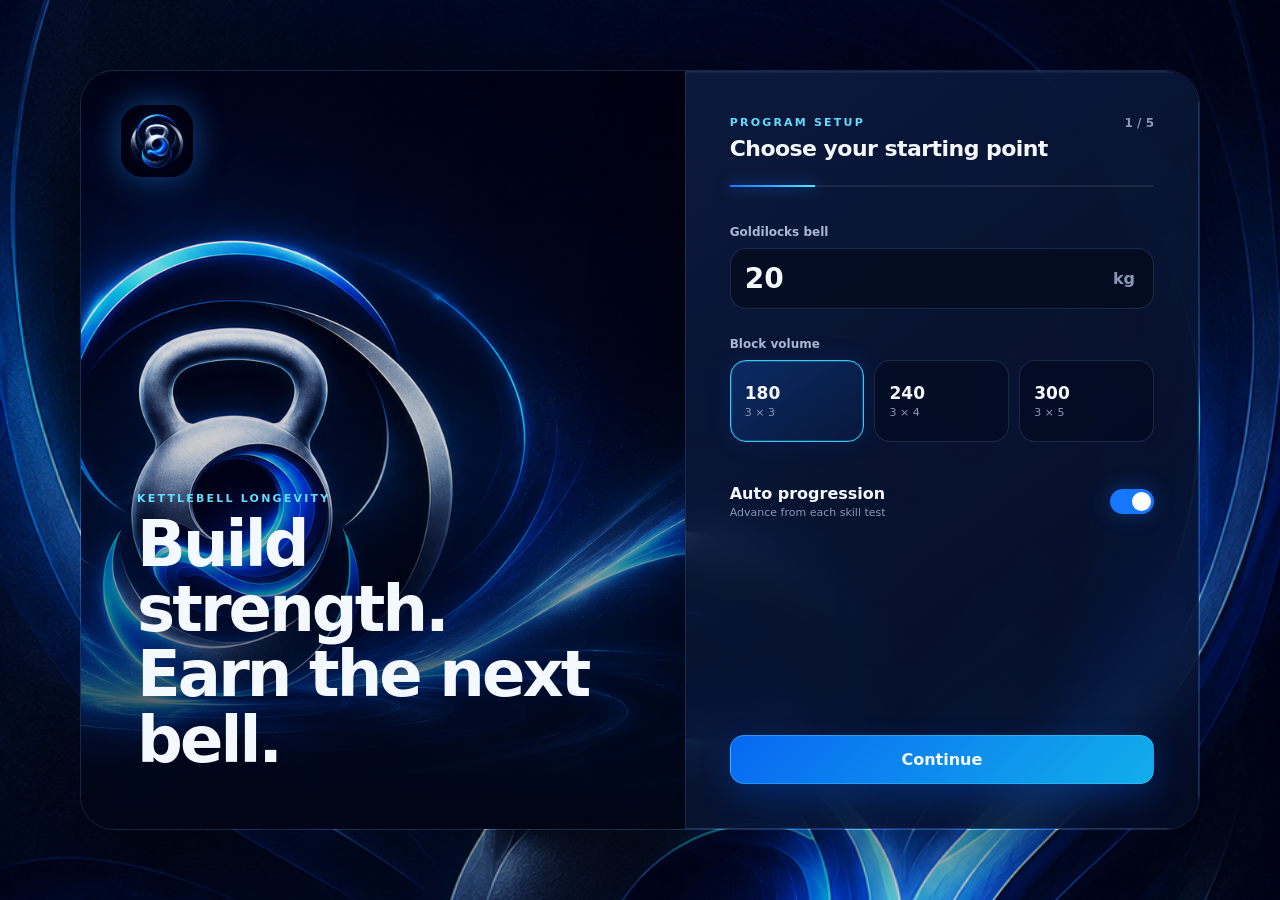
==== commit 2ce442e5: "Add files via upload" ====
--- a/index.html
+++ b/index.html
@@ -1,1931 +1,173 @@
-<!doctype html>
-<html lang="en">
-<head>
-<meta charset="utf-8">
-<meta name="viewport" content="width=device-width,initial-scale=1,viewport-fit=cover">
-<title>Unity - Longevity</title>
-<style>
-  :root{color-scheme:dark}
-  *{box-sizing:border-box}
-  body{margin:0;background:#0b1220;color:#e6eaf2;font:16px/1.6 system-ui,Arial}
-  button,input,select{font:inherit}
-  button:focus-visible,input:focus-visible,select:focus-visible,summary:focus-visible{
-    outline:2px solid #7dd3fc;
-    outline-offset:2px;
-  }
-  .app{max-width:980px;margin:0 auto;padding:16px 12px 84px}
-  h1{margin:0 0 .6rem;font-size:28px}
-  h2{margin:0;font-size:18px}
-  h3{margin:10px 0 6px;font-size:15px}
-  .btn{background:#2b63ff;border:0;color:#fff;padding:12px 14px;border-radius:12px;cursor:pointer;font-weight:800;transition:transform .06s ease}
-  .btn.ghost{background:#1a2a4a}
-  .btn.inline{padding:8px 10px;border-radius:10px}
-  .row{display:flex;gap:8px;align-items:center;flex-wrap:wrap}
-  .row.stack>*.btn{flex:1}
-  .card{background:#101a30;border:1px solid rgba(255,255,255,.08);border-radius:14px;padding:12px;margin:10px 0}
-  .session{white-space:pre-wrap;background:#0e182c;border:1px solid rgba(255,255,255,.12);border-radius:14px;padding:16px;line-height:1.7;font-family:ui-monospace,monospace;font-size:clamp(13px,1.9vw,16px)}
-  .pill{display:inline-block;background:#182446;border-radius:999px;padding:5px 12px;font-size:12px;margin:3px 3px 0 0}
-  details{border:1px solid rgba(255,255,255,.08);border-radius:12px}
-  summary{list-style:none;cursor:pointer;padding:12px;font-weight:800;background:#0f1a34;border-radius:12px}
-  summary::-webkit-details-marker{display:none}
-  details[open]>summary{border-bottom:1px solid rgba(255,255,255,.08);border-bottom-left-radius:0;border-bottom-right-radius:0}
-  .panel{padding:12px}
-  label{font-size:12px;opacity:.88;display:block;margin:8px 0 4px}
-  select,input[type="text"],input[type="number"]{width:100%;background:#0d1830;border:1px solid rgba(255,255,255,.18);color:#e6eaf2;padding:10px;border-radius:10px}
-  .grid{display:grid;gap:10px}
-  .cols-2{grid-template-columns:repeat(2,minmax(0,1fr))}
-  .cols-4{grid-template-columns:repeat(4,minmax(0,1fr))}
-  @media (max-width:760px){
-    .cols-2,.cols-4{grid-template-columns:1fr}
-    .row.stack{display:grid;grid-template-columns:1fr;gap:8px}
-    .btn{padding:14px 16px;border-radius:14px}
-  }
-  .muted{opacity:.75;font-size:12px}
-  .toast{position:fixed;right:12px;bottom:12px;background:#0f1a34;border:1px solid rgba(255,255,255,.15);padding:10px 12px;border-radius:12px;font-size:13px;display:none}
-  .badge{display:inline-block;font-weight:800;font-size:12px;padding:3px 8px;border-radius:10px;border:1px solid rgba(255,255,255,.25);margin-left:6px;background:#0f1a34}
-  .tabs{display:flex;gap:8px;margin:10px 0 6px;flex-wrap:wrap}
-  .tab-btn{
-    background:#0f1a34;
-    border:1px solid rgba(255,255,255,.15);
-    color:#e6eaf2;
-    padding:10px 12px;
-    border-radius:12px;
-    font-weight:800;
-    cursor:pointer;
-    position:relative;
-  }
-  .tab-btn.active{background:#2b63ff;border-color:#2b63ff}
-  .tab-pane{display:none}
-  .tab-pane.active{display:block}
-  .counter{display:inline-flex;align-items:center;gap:8px;margin-left:12px;flex:0 0 auto}
-  .counter .cbtn{background:#0f1a34;border:1px solid rgba(255,255,255,.2);color:#e6eaf2;border-radius:10px;padding:4px 10px;font-weight:800;cursor:pointer}
-  .counter .cval{min-width:64px;text-align:center;font-weight:900}
-  .session .line{display:flex;align-items:center;justify-content:space-between;gap:12px;flex-wrap:nowrap}
-  .session .line .txt{flex:1;min-width:0;white-space:normal}
-  .row-inline{display:flex;gap:8px;align-items:center}
-  .row-inline input[type="text"]{flex:1}
-  .chk{display:inline-flex;gap:6px;align-items:center;font-size:12px;opacity:.9}
-  .barbell-box{padding:10px;border:1px dashed rgba(255,255,255,.25);border-radius:10px;background:#0f1a34}
-  ul{margin:6px 0 6px 18px;padding:0}
-  ul li{margin:2px 0;font-size:13px}
-
-  .row.stack{display:flex}
-
-  .nav-dot{
-    position:absolute;
-    top:4px;
-    right:6px;
-    width:8px;
-    height:8px;
-    border-radius:999px;
-    background:#f97316;
-  }
-
-  .test-block{
-    margin:10px 0;
-    padding:10px;
-    border-radius:12px;
-    border:1px solid rgba(255,255,255,.08);
-    background:#0f172a;
-  }
-  .test-block h3{margin-top:2px}
-  .test-block .row{align-items:flex-end}
-
-  .rep-counter{
-    display:inline-flex;
-    align-items:center;
-    gap:6px;
-    padding:4px 8px;
-    border-radius:999px;
-    background:#0f1a34;
-  }
-  .rep-btn{
-    border:0;
-    border-radius:8px;
-    padding:2px 8px;
-    background:#111827;
-    color:#e5e7eb;
-    cursor:pointer;
-    font-weight:800;
-  }
-  .rep-value{
-    min-width:24px;
-    text-align:center;
-    font-weight:800;
-  }
-  .timer-row{
-    margin:8px 0;
-    display:flex;
-    flex-direction:column;
-    gap:6px;
-  }
-  .timer-controls{
-    display:flex;
-    gap:8px;
-    align-items:center;
-    flex-wrap:wrap;
-  }
-  #test-snatch100-timer-display{
-    font-variant-numeric:tabular-nums;
-    font-weight:800;
-    padding:4px 10px;
-    border-radius:999px;
-    background:#020617;
-    border:1px solid rgba(255,255,255,.2);
-  }
-  @media (prefers-reduced-motion:reduce){
-    *{scroll-behavior:auto}
-    .btn{transition:none}
-  }
-</style>
-</head>
-<body>
-<div class="app">
-  <h1>Unity 2025</h1>
-
-  <div class="tabs" role="tablist" aria-label="Navigation">
-    <button type="button" id="tab-btn-plan" class="tab-btn active" data-tab="plan" role="tab" aria-selected="true" aria-controls="tab-plan" tabindex="0">Planner</button>
-    <button type="button" id="tab-btn-settings" class="tab-btn" data-tab="settings" role="tab" aria-selected="false" aria-controls="tab-settings" tabindex="-1">Settings</button>
-    <button type="button" id="tab-btn-custom" class="tab-btn" data-tab="custom" role="tab" aria-selected="false" aria-controls="tab-custom" tabindex="-1">Custom Exercises</button>
-    <button type="button" id="tab-btn-skill" class="tab-btn" data-tab="skill" role="tab" aria-selected="false" aria-controls="tab-skill" tabindex="-1">
-      Skill Test
-      <span id="skillDot" class="nav-dot" hidden></span>
-    </button>
-  </div>
-
-  <div id="tab-plan" class="tab-pane active" role="tabpanel" aria-labelledby="tab-btn-plan" tabindex="0">
-    <div class="row stack" style="margin:8px 0 12px">
-      <button type="button" id="btnPrevTop" class="btn ghost" aria-label="Previous session">&larr; Prev</button>
-      <button type="button" id="btnNextTop" class="btn" aria-label="Next session">Next &rarr;</button>
-      <button type="button" id="btnCompleteTop" class="btn inline" title="Mark this session as completed">Complete &#10003;</button>
-    </div>
-
-    <div class="card">
-      <h2>Current Session</h2>
-      <div id="session" class="session" aria-live="polite">No block yet. Use Settings to apply settings & create a new block.</div>
-    </div>
-  </div>
-
-
-  <div id="tab-settings" class="tab-pane" role="tabpanel" aria-labelledby="tab-btn-settings" tabindex="0" hidden>
-    <div class="card">
-      <h2>Settings</h2>
-      <div class="panel">
-        <div class="grid cols-2">
-          <div>
-            <label>Block volume (Unity)</label>
-            <select id="selVol">
-              <option>180</option><option>240</option><option selected>300</option><option>400</option><option>500</option>
-            </select>
-          </div>
-          <div>
-            <label>Seed (optional)</label>
-            <input id="inpSeed" placeholder="e.g. 12345">
-          </div>
-          <div>
-            <label>KB-bias (mains only; based on week split)</label>
-            <select id="selBias">
-              <option value="on" selected>On (&uarr;/&darr;)</option>
-              <option value="off">Off</option>
-            </select>
-          </div>
-          <div>
-            <label>Strength Focus overlay (1 grind pattern)</label>
-            <select id="selPS">
-              <option value="">&mdash; Off &mdash;</option>
-              <option>Push</option><option>Pull</option><option>Squat</option><option>Hinge</option>
-            </select>
-          </div>
-          <div>
-            <label>Strength Focus Volume (if Strength Focus enabled)</label>
-            <select id="selPSVol" disabled>
-              <option>180</option><option selected>240</option><option>300</option>
-            </select>
-          </div>
-          <div>
-            <label>Strength Focus mode</label>
-            <label class="row" style="gap:10px">
-              <input type="checkbox" id="chkPSAdvanced" disabled>
-              <span>Advanced Strength Focus</span>
-            </label>
-          </div>
-          <div>
-            <label>Base kettlebell (kg)</label>
-            <input id="inpBaseKB" type="text" placeholder="e.g. 16">
-          </div>
-          <div>
-            <label class="row"><input type="checkbox" id="chkBarbellMode"> Barbell-mode (Heavy Bias = Barbell)</label>
-          </div>
-          <div>
-            <label class="row"><input type="checkbox" id="chkRunAuto" checked> Optional Run suggestions</label>
-          </div>
-          <div>
-            <label class="row"><input type="checkbox" id="chkSafeRandom"> Safe random (limit extremes)</label>
-            <div class="muted">Limits extremes: max 1 Heavy-bias entry per day (when KB-bias is On) and max 2 Stress-patterns per week.</div>
-            <label class="row" style="margin-top:8px"><input type="checkbox" id="chkBalancedWeeks" disabled> Balanced weeks (2/2/2/2)</label>
-            <div class="muted">Requires Safe random. Forces each calendar week to include exactly 2&times; Deload, 2&times; Maintenance, 2&times; Development, 2&times; Stress across the 8 patterns.</div>
-          </div>
-        </div>
-
-        <div class="card" style="margin-top:12px">
-          <div id="kpi"></div>
-          <div id="orders" class="muted" style="margin-top:6px"></div>
-          <div class="muted" style="margin-top:6px">
-            Week percentages: Deload 15% &bull; Maintenance 22% &bull; Development 28% &bull; Stress 35%.<br>
-            Splits per partition: 3 &rarr; [15,35,50]% &bull; 4 &rarr; [15,22,28,35]% &bull; 5 &rarr; [10,15,20,25,30]%.<br>
-            Bias (mains only): min%=Heavy &uarr;, max%=Light &darr;. Light-bias main: cap-boost to 10 per round (no PS).<br>
-            Barbell-mode: replaces Heavy-bias mains of Push/Pull/Squat/Hinge with your barbell variants.
-          </div>
-        </div>
-
-        <div class="row stack" style="margin-top:8px">
-          <button id="btnRebuild" class="btn">Apply settings &amp; create new block</button>
-          <button id="btnReset" class="btn ghost">Reset progress</button>
-          <button id="btnResetCounters" class="btn ghost" title="Clear set counters of this session">Reset counters</button>
-        </div>
-      
-      </div>
-    </div>
-  </div>
-<div id="tab-custom" class="tab-pane" role="tabpanel" aria-labelledby="tab-btn-custom" tabindex="0" hidden>
-    <div class="card">
-      <h2>Custom Exercises</h2>
-      <p class="muted">
-        This page assumes your <b>Base kettlebell</b> (in Settings) is your current Goldilocks bell.
-        As a simple rule of thumb for Unity:
-        <br>â€¢ All <b>technique tests</b> (swing, clean, press, front squat, snatch 5/side, get-up) are done with your <b>Heavy Bias</b> bell (Base&nbsp;+&nbsp;4&nbsp;kg).
-        <br>â€¢ The <b>Snatch Volume Test</b> (100 reps &lt; 5:00) is done with your <b>Light Bias</b> bell (Base&nbsp;âˆ’&nbsp;4&nbsp;kg).
-        <br>The bell fields below will auto-fill from your Base kettlebell if possible, but you can always override them.
-      </p>
-      <div id="customForm" class="grid cols-2" style="margin-top:8px"></div>
-      <div class="card barbell-box" style="margin-top:12px">
-        <b>Barbell-mapping (for Heavy Bias)</b>
-        <div class="grid cols-4" style="margin-top:8px">
-          <div><label>Push (e.g. Barbell Bench Press)</label><input type="text" id="barbellPush" placeholder="Barbell Bench Press"></div>
-          <div><label>Pull (e.g. Barbell Row)</label><input type="text" id="barbellPull" placeholder="Barbell Row"></div>
-          <div><label>Squat (e.g. Back Squat)</label><input type="text" id="barbellSquat" placeholder="Barbell Back Squat"></div>
-          <div><label>Hinge (e.g. Deadlift)</label><input type="text" id="barbellHinge" placeholder="Barbell Deadlift"></div>
-        </div>
-        <div class="row stack" style="margin-top:8px">
-          <button id="btnSaveBarbell" class="btn inline">Save Barbell lifts</button>
-        </div>
-        <p class="muted" style="margin-top:6px">When <b>Barbell-mode</b> is on and a pattern is Heavy-biased, the main is automatically replaced by your barbell lift.</p>
-      </div>
-      <div class="row stack" style="margin-top:8px">
-        <button id="btnSaveCustom" class="btn">Save</button>
-        <button id="btnClearCustom" class="btn ghost">Clear</button>
-        <span class="muted">After saving: the Planner is rebuilt.</span>
-      </div>
-    </div>
-  </div>
-
-  
-  <div id="tab-skill" class="tab-pane" role="tabpanel" aria-labelledby="tab-btn-skill" tabindex="0" hidden>
-    <div class="card">
-      <h2>Skill Test Log</h2>
-      <p class="muted">
-        Test every 12 weeks or whenever you feel ready for a heavier bell.<br>
-        Pass the test â†’ start the next block with that weight.<br>
-        Standard flow: <b>180 â†’ 240 â†’ 300 â†’ Test â†’ next bell.</b><br>
-        If all Heavy-bias reps were clean this block â†’ increase volume next block.
-      </p>
-
-      <!-- 1) One-arm swing â€” 10 per side -->
-      <div class="test-block" data-test="swing">
-        <h3>One-arm Swing (10 per side)</h3>
-        <div class="row">
-          <label>
-            Bell (kg)
-            <input type="number" id="test-swing-bell" min="4" max="48" step="2">
-          </label>
-          <div class="counter-group">
-            <span class="label">Left reps</span>
-            <div class="rep-counter" data-counter="test-swing-left">
-              <button type="button" class="rep-btn">âˆ’</button>
-              <span class="rep-value">0</span>
-              <button type="button" class="rep-btn">+</button>
-            </div>
-          </div>
-          <div class="counter-group">
-            <span class="label">Right reps</span>
-            <div class="rep-counter" data-counter="test-swing-right">
-              <button type="button" class="rep-btn">âˆ’</button>
-              <span class="rep-value">0</span>
-              <button type="button" class="rep-btn">+</button>
-            </div>
-          </div>
-        </div>
-        <label class="full">
-          Note
-          <input type="text" id="test-swing-notes" placeholder="e.g. 10/10 smooth, grip easy">
-        </label>
-        <button type="button" class="btn inline test-save-btn">Save test</button>
-        <p class="muted" id="test-swing-last"></p>
-      </div>
-
-      <!-- 2) Double clean â€” 5 total -->
-      <div class="test-block" data-test="clean">
-        <h3>Double Clean (5 total)</h3>
-        <div class="row">
-          <label>
-            Bell per hand (kg)
-            <input type="number" id="test-clean-bell" min="4" max="48" step="2">
-          </label>
-          <div class="counter-group">
-            <span class="label">Total reps</span>
-            <div class="rep-counter" data-counter="test-clean-reps">
-              <button type="button" class="rep-btn">âˆ’</button>
-              <span class="rep-value">0</span>
-              <button type="button" class="rep-btn">+</button>
-            </div>
-          </div>
-        </div>
-        <label class="full">
-          Note
-          <input type="text" id="test-clean-notes" placeholder="e.g. 5 reps, last heavy">
-        </label>
-        <button type="button" class="btn inline test-save-btn">Save test</button>
-        <p class="muted" id="test-clean-last"></p>
-      </div>
-
-      <!-- 3) Press â€” 5 per side -->
-      <div class="test-block" data-test="press">
-        <h3>Press (5 per side)</h3>
-        <div class="row">
-          <label>
-            Bell (kg)
-            <input type="number" id="test-press-bell" min="4" max="48" step="2">
-          </label>
-          <div class="counter-group">
-            <span class="label">Left reps</span>
-            <div class="rep-counter" data-counter="test-press-left">
-              <button type="button" class="rep-btn">âˆ’</button>
-              <span class="rep-value">0</span>
-              <button type="button" class="rep-btn">+</button>
-            </div>
-          </div>
-          <div class="counter-group">
-            <span class="label">Right reps</span>
-            <div class="rep-counter" data-counter="test-press-right">
-              <button type="button" class="rep-btn">âˆ’</button>
-              <span class="rep-value">0</span>
-              <button type="button" class="rep-btn">+</button>
-            </div>
-          </div>
-        </div>
-        <label class="full">
-          Note
-          <input type="text" id="test-press-notes" placeholder="e.g. 4+4, last rep grindy right">
-        </label>
-        <button type="button" class="btn inline test-save-btn">Save test</button>
-        <p class="muted" id="test-press-last"></p>
-      </div>
-
-      <!-- 4) Double front squat â€” 5 total -->
-      <div class="test-block" data-test="frontsquat">
-        <h3>Double Front Squat (5 total)</h3>
-        <div class="row">
-          <label>
-            Bell per hand (kg)
-            <input type="number" id="test-frontsquat-bell" min="4" max="48" step="2">
-          </label>
-          <div class="counter-group">
-            <span class="label">Total reps</span>
-            <div class="rep-counter" data-counter="test-frontsquat-reps">
-              <button type="button" class="rep-btn">âˆ’</button>
-              <span class="rep-value">0</span>
-              <button type="button" class="rep-btn">+</button>
-            </div>
-          </div>
-        </div>
-        <label class="full">
-          Note
-          <input type="text" id="test-frontsquat-notes" placeholder="e.g. 5 solid, core taxed">
-        </label>
-        <button type="button" class="btn inline test-save-btn">Save test</button>
-        <p class="muted" id="test-frontsquat-last"></p>
-      </div>
-
-      <!-- 5) Snatch 5 per side -->
-      <div class="test-block" data-test="snatch5">
-        <h3>Snatch (5 per side)</h3>
-        <div class="row">
-          <label>
-            Bell (kg)
-            <input type="number" id="test-snatch5-bell" min="8" max="40" step="2">
-          </label>
-          <div class="counter-group">
-            <span class="label">Left reps</span>
-            <div class="rep-counter" data-counter="test-snatch5-left">
-              <button type="button" class="rep-btn">âˆ’</button>
-              <span class="rep-value">0</span>
-              <button type="button" class="rep-btn">+</button>
-            </div>
-          </div>
-          <div class="counter-group">
-            <span class="label">Right reps</span>
-            <div class="rep-counter" data-counter="test-snatch5-right">
-              <button type="button" class="rep-btn">âˆ’</button>
-              <span class="rep-value">0</span>
-              <button type="button" class="rep-btn">+</button>
-            </div>
-          </div>
-        </div>
-        <label class="full">
-          Note
-          <input type="text" id="test-snatch5-notes" placeholder="e.g. 5/5 crisp, lockout clean">
-        </label>
-        <button type="button" class="btn inline test-save-btn">Save test</button>
-        <p class="muted" id="test-snatch5-last"></p>
-      </div>
-
-      <!-- 6) Get-up â€” 1 per side -->
-      <div class="test-block" data-test="getup">
-        <h3>Get-up (1 per side)</h3>
-        <div class="row">
-          <label>
-            Bell (kg)
-            <input type="number" id="test-getup-bell" min="4" max="48" step="2">
-          </label>
-          <div class="counter-group">
-            <span class="label">Left reps</span>
-            <div class="rep-counter" data-counter="test-getup-left">
-              <button type="button" class="rep-btn">âˆ’</button>
-              <span class="rep-value">0</span>
-              <button type="button" class="rep-btn">+</button>
-            </div>
-          </div>
-          <div class="counter-group">
-            <span class="label">Right reps</span>
-            <div class="rep-counter" data-counter="test-getup-right">
-              <button type="button" class="rep-btn">âˆ’</button>
-              <span class="rep-value">0</span>
-              <button type="button" class="rep-btn">+</button>
-            </div>
-          </div>
-        </div>
-        <label class="full">
-          Note
-          <input type="text" id="test-getup-notes" placeholder="e.g. 1+1 controlled, slow">
-        </label>
-        <button type="button" class="btn inline test-save-btn">Save test</button>
-        <p class="muted" id="test-getup-last"></p>
-      </div>
-
-      <!-- 7) 100 Snatch test -->
-      <div class="test-block" data-test="snatch100">
-        <h3>Snatch Test (100 reps &lt; 5:00)</h3>
-        <div class="row">
-          <label>
-            Bell (kg)
-            <input type="number" id="test-snatch100-bell" min="8" max="40" step="2">
-          </label>
-          <div class="counter-group">
-            <span class="label">Total reps</span>
-            <div class="rep-counter" data-counter="test-snatch100-reps">
-              <button type="button" class="rep-btn">âˆ’</button>
-              <span class="rep-value">0</span>
-              <button type="button" class="rep-btn">+</button>
-            </div>
-          </div>
-        </div>
-        <div class="timer-row">
-          <span class="label">Time</span>
-          <div class="timer-controls">
-            <span id="test-snatch100-timer-display">00:00</span>
-            <button type="button" class="btn inline" id="test-snatch100-timer-toggle">Start</button>
-            <button type="button" class="btn inline ghost" id="test-snatch100-timer-reset">Reset</button>
-          </div>
-          <input type="hidden" id="test-snatch100-time">
-        </div>
-        <label class="full">
-          Note
-          <input type="text" id="test-snatch100-notes" placeholder="e.g. 100 reps in 6:14, grip fade at 80">
-        </label>
-        <button type="button" class="btn inline test-save-btn">Save test</button>
-        <p class="muted" id="test-snatch100-last"></p>
-      </div>
-    </div>
-  </div>
-</div>
-
-<div id="toast" class="toast" aria-live="polite"></div>
-
-<script>
-(function(){
-  var LS_KEY='unity2025_state';
-  var COUNTERS_KEY='unity2025_counters';
-  var CUSTOM_KEY='unity2025_custom_matrix_v6';
-  var BARBELL_KEY='unity2025_barbell_map_v1';
-  var BLOCKS_KEY='unity_skill_blocks_v1';
-  var LAST_TEST_BLOCK_KEY='unity_skill_lastTestBlock_v1';
-  var SKILL_TEST_KEY='unity_skillTests_v1';
-  var PATTERNS=['Push','Pull','Squat','Lunge','Hinge','Rotation','Anti-Rotation','Loaded Carry'];
-  var WEEK_PCT={Deload:.15,Maintenance:.22,Development:.28,Stress:.35};
-  var SPLITS={3:[0.15,0.35,0.50],4:[0.15,0.22,0.28,0.35],5:[0.10,0.15,0.20,0.25,0.30]};
-  var DEFAULT_BALLISTICS=new Set(['Snatch','One-arm Swing','Two-arm Swing','Double Clean','Double Push Press']);
-
-  var CARRY_UNIT_SECONDS = 5;
-  var CARRY_MIN_SECONDS  = 30;
-  function carrySecondsFromUnits(units){
-    return Math.max(CARRY_MIN_SECONDS, (units|0) * CARRY_UNIT_SECONDS);
-  }
-
-  function loadSkillTests(){
-    try{
-      var raw=localStorage.getItem(SKILL_TEST_KEY);
-      return raw?JSON.parse(raw):{};
-    }catch(e){
-      console.warn('Skill tests corrupted, reset.',e);
-      return {};
-    }
-  }
-  function saveSkillTests(data){
-    try{localStorage.setItem(SKILL_TEST_KEY,JSON.stringify(data));}catch(e){}
-  }
-
-  function getBlockState(){
-    var blocksCompleted = (state && typeof state.completedBlocks!=='undefined') ? (state.completedBlocks|0) : 0;
-    var last = parseInt(localStorage.getItem(LAST_TEST_BLOCK_KEY)||'0',10);
-    if(isNaN(last)) last = 0;
-    try{ localStorage.setItem(BLOCKS_KEY,String(blocksCompleted)); }catch(e){}
-    return {blocksCompleted:blocksCompleted,lastSkillTestBlock:last};
-  }
-  function setLastTestBlockToCurrent(){
-    var st=getBlockState();
-    try{ localStorage.setItem(LAST_TEST_BLOCK_KEY,String(st.blocksCompleted)); }catch(e){}
-    updateSkillDot();
-  }
-  function updateSkillDot(){
-    var dot=document.getElementById('skillDot');
-    if(!dot) return;
-    var st=getBlockState();
-    var since = st.blocksCompleted - st.lastSkillTestBlock;
-    var show = since>=2;
-    dot.hidden = !show;
-  }
-
-  function initSkillRepCounters(){
-    document.querySelectorAll('.rep-counter').forEach(function(box){
-      var valueEl = box.querySelector('.rep-value');
-      if(!valueEl) return;
-      function update(delta){
-        var cur = parseInt(valueEl.textContent||'0',10);
-        if(isNaN(cur)) cur = 0;
-        var next = cur + delta;
-        if(next<0) next = 0;
-        if(next>200) next = 200;
-        valueEl.textContent = String(next);
-      }
-      box.addEventListener('click', function(ev){
-        var btn = ev.target.closest('.rep-btn');
-        if(!btn) return;
-        update(btn===box.querySelector('.rep-btn') ? -1 : +1);
-      });
-    });
-  }
-  function getSkillCounterValue(name){
-    var el=document.querySelector('.rep-counter[data-counter="'+name+'"] .rep-value');
-    return el? (parseInt(el.textContent||'0',10)||0) : 0;
-  }
-
-  function secondsToMMSS(total){
-    var m=Math.floor(total/60);
-    var s=total%60;
-    return String(m).padStart(2,'0')+':'+String(s).padStart(2,'0');
-  }
-
-  var snatchTimerSeconds=0;
-  var snatchTimerInterval=null;
-  function initSnatchTimer(){
-    var display=document.getElementById('test-snatch100-timer-display');
-    var toggle=document.getElementById('test-snatch100-timer-toggle');
-    var reset=document.getElementById('test-snatch100-timer-reset');
-    var hidden=document.getElementById('test-snatch100-time');
-    if(!display||!toggle||!reset||!hidden) return;
-
-    function sync(){
-      var txt=secondsToMMSS(snatchTimerSeconds);
-      display.textContent = txt;
-      hidden.value = txt;
-    }
-
-    toggle.addEventListener('click',function(){
-      if(snatchTimerInterval){
-        clearInterval(snatchTimerInterval);
-        snatchTimerInterval=null;
-        toggle.textContent='Start';
-      }else{
-        snatchTimerInterval=setInterval(function(){
-          snatchTimerSeconds+=1;
-          sync();
-        },1000);
-        toggle.textContent='Stop';
-      }
-    });
-    reset.addEventListener('click',function(){
-      if(snatchTimerInterval){
-        clearInterval(snatchTimerInterval);
-        snatchTimerInterval=null;
-        toggle.textContent='Start';
-      }
-      snatchTimerSeconds=0;
-      sync();
-    });
-    sync();
-  }
-
-  function formatLastLine(testId,entry,prefix){
-    if(!entry) return '';
-    if(testId==='swing'){
-      return prefix+': '+entry.bell+' kg, '+entry.left+'/'+entry.right+' reps. '+(entry.notes||'');
-    }
-    if(testId==='clean'){
-      return prefix+': '+entry.bell+' kg, '+entry.reps+' reps. '+(entry.notes||'');
-    }
-    if(testId==='press'){
-      return prefix+': '+entry.bell+' kg, '+entry.left+'/'+entry.right+' reps. '+(entry.notes||'');
-    }
-    if(testId==='frontsquat'){
-      return prefix+': '+entry.bell+' kg, '+entry.reps+' reps. '+(entry.notes||'');
-    }
-    if(testId==='snatch5'){
-      return prefix+': '+entry.bell+' kg, '+entry.left+'/'+entry.right+' reps. '+(entry.notes||'');
-    }
-    if(testId==='getup'){
-      return prefix+': '+entry.bell+' kg, '+entry.left+'/'+entry.right+' reps. '+(entry.notes||'');
-    }
-    if(testId==='snatch100'){
-      return prefix+': '+entry.bell+' kg, '+entry.reps+' reps in '+entry.time+'. '+(entry.notes||'');
-    }
-    return prefix+': '+(entry.notes||'');
-  }
-
-  function readTestInputs(testId){
-    if(testId==='swing'){
-      var bell = +((document.getElementById('test-swing-bell')||{}).value||0);
-      var left = getSkillCounterValue('test-swing-left');
-      var right = getSkillCounterValue('test-swing-right');
-      var notes = (document.getElementById('test-swing-notes')||{}).value||'';
-      if(!bell || (!left && !right)){
-        alert('Fill bell and reps for One-arm Swing.');
-        return null;
-      }
-      return {type:'swing',bell:bell,left:left,right:right,notes:notes.trim()};
-    }
-    if(testId==='clean'){
-      var bellC=+((document.getElementById('test-clean-bell')||{}).value||0);
-      var repsC=getSkillCounterValue('test-clean-reps');
-      var notesC=(document.getElementById('test-clean-notes')||{}).value||'';
-      if(!bellC || !repsC){
-        alert('Fill bell and reps for Double Clean.');
-        return null;
-      }
-      return {type:'clean',bell:bellC,reps:repsC,notes:notesC.trim()};
-    }
-    if(testId==='press'){
-      var bellP=+((document.getElementById('test-press-bell')||{}).value||0);
-      var leftP=getSkillCounterValue('test-press-left');
-      var rightP=getSkillCounterValue('test-press-right');
-      var notesP=(document.getElementById('test-press-notes')||{}).value||'';
-      if(!bellP || (!leftP && !rightP)){
-        alert('Fill bell and reps for Press.');
-        return null;
-      }
-      return {type:'press',bell:bellP,left:leftP,right:rightP,notes:notesP.trim()};
-    }
-    if(testId==='frontsquat'){
-      var bellF=+((document.getElementById('test-frontsquat-bell')||{}).value||0);
-      var repsF=getSkillCounterValue('test-frontsquat-reps');
-      var notesF=(document.getElementById('test-frontsquat-notes')||{}).value||'';
-      if(!bellF || !repsF){
-        alert('Fill bell and reps for Double Front Squat.');
-        return null;
-      }
-      return {type:'frontsquat',bell:bellF,reps:repsF,notes:notesF.trim()};
-    }
-    if(testId==='snatch5'){
-      var bellS5=+((document.getElementById('test-snatch5-bell')||{}).value||0);
-      var leftS5=getSkillCounterValue('test-snatch5-left');
-      var rightS5=getSkillCounterValue('test-snatch5-right');
-      var notesS5=(document.getElementById('test-snatch5-notes')||{}).value||'';
-      if(!bellS5 || (!leftS5 && !rightS5)){
-        alert('Fill bell and reps for Snatch (5 per side).');
-        return null;
-      }
-      return {type:'snatch5',bell:bellS5,left:leftS5,right:rightS5,notes:notesS5.trim()};
-    }
-    if(testId==='getup'){
-      var bellG=+((document.getElementById('test-getup-bell')||{}).value||0);
-      var leftG=getSkillCounterValue('test-getup-left');
-      var rightG=getSkillCounterValue('test-getup-right');
-      var notesG=(document.getElementById('test-getup-notes')||{}).value||'';
-      if(!bellG || (!leftG && !rightG)){
-        alert('Fill bell and reps for Get-up.');
-        return null;
-      }
-      return {type:'getup',bell:bellG,left:leftG,right:rightG,notes:notesG.trim()};
-    }
-    if(testId==='snatch100'){
-      var bellS=+((document.getElementById('test-snatch100-bell')||{}).value||0);
-      var repsS=getSkillCounterValue('test-snatch100-reps');
-      var timeStr=(document.getElementById('test-snatch100-time')||{}).value||'';
-      var notesS=(document.getElementById('test-snatch100-notes')||{}).value||'';
-      if(!bellS || !repsS || !timeStr){
-        alert('Fill bell, reps and time for Snatch Test.');
-        return null;
-      }
-      return {type:'snatch100',bell:bellS,reps:repsS,time:timeStr.trim(),notes:notesS.trim()};
-    }
-    alert('Unknown test id: '+testId);
-    return null;
-  }
-
-  function initSkillTestLog(){
-    var data = loadSkillTests();
-    Object.keys(data).forEach(function(testId){
-      var el=document.getElementById('test-'+testId+'-last');
-      if(!el) return;
-      el.textContent = formatLastLine(testId,data[testId],'Last test');
-    });
-
-    document.querySelectorAll('.test-block[data-test]').forEach(function(block){
-      var testId=block.getAttribute('data-test');
-      var btn=block.querySelector('.test-save-btn');
-      var lastEl=document.getElementById('test-'+testId+'-last');
-      if(!btn || !lastEl) return;
-      btn.addEventListener('click',function(){
-        var entry = readTestInputs(testId);
-        if(!entry) return;
-        entry.date = new Date().toISOString();
-        var cur = loadSkillTests();
-        cur[testId] = entry;
-        saveSkillTests(cur);
-        lastEl.textContent = formatLastLine(testId,entry,'Last test');
-        setLastTestBlockToCurrent();
-      });
-    });
-  }
-
-  function snapId(blockIdx, w, d){
-    return String(blockIdx|0)+'_'+String(w|0)+'_'+String(d|0);
-  }
-  function getSnapshotFor(w,d){
-    state.snapshots = state.snapshots || {};
-    return state.snapshots[ snapId(state.blockIdx||0, w, d) ] || null;
-  }
-  function setSnapshotFor(w,d,obj){
-    state.snapshots = state.snapshots || {};
-    state.snapshots[ snapId(state.blockIdx||0, w, d) ] = obj;
-    save();
-  }
-
-  function heavyBiasCapFor(blockVol){
-    if (+blockVol <= 180) return 1;
-    if (+blockVol <= 240) return 2;
-    return 3;
-  }
-
-  var MATRIX_ADV={
-    'Push':{ main:'Military Press', acc:['Double Push Press','Half-Kneeling Press','Bridge Floor Press'] },
-    'Pull':{ main:'Double Clean', acc:['Pull-up / Chin-up','Wide Row','Small Row'] },
-    'Squat':{ main:'Double Front Squat', acc:['(Box) Pistol','Step-up','Goblet Squat'] },
-    'Lunge':{ main:'Double Reverse Lunge', acc:['Tactical Lunge','Bulgarian Split Squat','Clean + Reverse Lunge'] },
-    'Hinge':{ main:'Two-arm Swing', acc:['Single-leg Glute Bridge','Double Deadlift','Double Snatch'] },
-    'Rotation':{ main:'Turkish Get Up', acc:['Windmill','Half-kneeling Lift','Bent Press'] },
-    'Anti-Rotation':{ main:'Snatch', acc:['One-arm Swing','Single-leg Deadlift','Renegade Row'] },
-    'Loaded Carry':{ main:'Suitcase Carry', acc:['Front Rack Carry','Overhead Carry','Bear Crawl'] }
-  };
-
-  function $(s){return document.querySelector(s);}
-  var toastTimer=null;
-  function toast(m){
-    var t=$('#toast');
-    if(!t) return;
-    t.textContent=m;
-    t.style.display='block';
-    if(toastTimer){clearTimeout(toastTimer);}
-    toastTimer=setTimeout(function(){t.style.display='none';toastTimer=null;},1500);
-  }
-  function esc(s){return String(s).replace(/[&<>"']/g,function(c){return({'&':'&amp;','<':'&lt;','>':'&gt;','"':'&quot;',"'":'&#39;'}[c]);});}
-  function clean(s){return String(s).replace(/\s+/g,' ').trim();}
-  function sanitizeName(s){var x=String(s||'').trim(); if(!x) return ''; if(x==='on'||x==='off') return ''; return x;}
-  function setHTML(id, html){
-    var el=document.getElementById(id);
-    if(el){
-      el.innerHTML=html;
-      normalizeMojibake(el);
-    }
-  }
-  function normalizeMojibake(root){
-    if(!root || !root.innerHTML) return;
-    var html=root.innerHTML;
-    var pairs=[
-      ['\u00e2\u20ac\u201d','&mdash;'],
-      ['\u00e2\u20ac\u00a2','&bull;'],
-      ['\u00e2\u2020\u2019','&rarr;'],
-      ['\u00e2\u2013\u00b2','&uarr;'],
-      ['\u00e2\u2013\u00bc','&darr;'],
-      ['\u00e2\u0153\u201d','&#10003;'],
-      ['\u00e2\u02c6\u2019','&minus;'],
-      ['\u00e2\u20ac\u201c','&ndash;'],
-      ['\u00c3\u2014','&times;'],
-      ['\u00e2\u20ac\u0153','&ldquo;'],
-      ['\u00e2\u20ac\u009d','&rdquo;']
-    ];
-    for(var i=0;i<pairs.length;i++){
-      html=html.split(pairs[i][0]).join(pairs[i][1]);
-    }
-    root.innerHTML=html;
-  }
-
-  function makeRNG(seed){
-    var h=2166136261>>>0;
-    if(seed){for(var i=0;i<seed.length;i++){h^=seed.charCodeAt(i);h=Math.imul(h,16777619);}}
-    else {h=(Date.now()>>>0);}
-    return function(){h+=0x6D2B79F5;var t=h;t=Math.imul(t^t>>>15,t|1);t^=t+Math.imul(t^t>>>7,t|61);return ((t^t>>>14)>>>0)/4294967296;};
-  }
-  var rnd=makeRNG('');
-  function shuffle(a){for(var i=a.length-1;i>0;i--){var j=Math.floor(rnd()*(i+1));var tmp=a[i];a[i]=a[j];a[j]=tmp;}return a;}
-
-  function roundsCap(v){
-    switch(+v){
-      case 180:return{rounds:3,cap:3};
-      case 240:return{rounds:3,cap:4};
-      case 300:return{rounds:3,cap:5};
-      case 400:return{rounds:4,cap:5};
-      case 500:return{rounds:5,cap:5};
-      default:return{rounds:3,cap:5};
-    }
-  }
-  function apportion2(total,weights){
-    var w=weights.slice();
-    var W=w.reduce(function(a,b){return a+b;},0);
-    if(W<=0)return Array(w.length).fill(0);
-    var raw=w.map(function(v){return (v*total)/W;});
-    var base=raw.map(function(x){return Math.floor(x);});
-    var rem=total-base.reduce(function(a,b){return a+b;},0);
-    var order=raw.map(function(x,i){return {i:i,frac:x-Math.floor(x)}}).sort(function(a,b){return b.frac-a.frac;});
-    for(var k=0;k<order.length&&rem>0;k++){base[order[k].i]+=1;rem--;}
-    return base;
-  }
-  function biasFromPct(weekType,pct){
-    var parts=(weekType==='Deload')?3:((weekType==='Stress')?5:4);
-    var base=SPLITS[parts].slice();
-    var mn=Math.min.apply(null,base),mx=Math.max.apply(null,base);
-    function eq(a,b){return Math.abs(a-b)<1e-9;}
-    if(eq(pct,mn))return'Heavy';
-    if(eq(pct,mx))return'Light';
-    return 'Medium';
-  }
-  function biasBadge(b){
-    return b==='Heavy' ? ' <span class="badge">â–² +1</span>' : (b==='Light' ? ' <span class="badge">â–¼ âˆ’1</span>' : '');
-  }
-  function takeRoundsLE(total, rounds){
-    if (!Number.isFinite(total) || total <= 0) return 0;
-    var k = Math.floor(total / rounds);
-    return Math.max(0, k * rounds);
-  }
-  function pickDays(count){var d=[0,1,2,3,4];shuffle(d);return d.slice(0,count).sort(function(a,b){return a-b;});}
-
-  function loadJSON(k,def){try{var v=localStorage.getItem(k);return v?JSON.parse(v):def}catch(e){return def}}
-  function saveJSON(k,o){try{localStorage.setItem(k,JSON.stringify(o))}catch(e){}}
-
-  var barbellMap=loadJSON(BARBELL_KEY,{
-    Push:'Barbell Bench Press',
-    Pull:'Barbell Row',
-    Squat:'Barbell Back Squat',
-    Hinge:'Barbell Deadlift'
-  })||{};
-  function saveBarbell(){saveJSON(BARBELL_KEY,barbellMap);}
-
-  var counters=loadJSON(COUNTERS_KEY,{})||{};
-  function countersSave(){saveJSON(COUNTERS_KEY,counters);}
-  function dayKey(){if(!state.plan||!state.cursor)return'nokey';var c=state.cursor;return String((state.blockIdx||0))+'_'+String(c.w)+'_'+String(c.d);}
-  function getCount(exKey){var k=dayKey();return (counters[k]&&counters[k][exKey])|0;}
-  function setCount(exKey,val,max){var k=dayKey();counters[k]=counters[k]||{};counters[k][exKey]=Math.max(0,Math.min(max,val|0));countersSave();}
-  function mkCounterHTML(exKey,max){var cur=getCount(exKey);var safe=exKey.replace(/&/g,'&amp;').replace(/</g,'&lt;');return'<span class="counter" data-ex="'+safe+'" data-max="'+max+'"><button class="cbtn" data-dec>âˆ’</button><span class="cval">'+cur+'/'+max+'</span><button class="cbtn" data-inc>+</button></span>';}
-
-  var customMatrix=loadJSON(CUSTOM_KEY,{})||{};
-  function inferBallistic(name){var nm=clean(name);return DEFAULT_BALLISTICS.has(nm)||/(swing|snatch|high pull|double clean)/i.test(nm)}
-  function inferUnilateral(name){
-    var n = clean(name).toLowerCase();
-    if(/double\s+snatch/i.test(n)) return false;
-    return /(one[-\s]?arm|single[-\s]?leg|split[-\s]?squat|pistol|step[-\s]?up|lunge|windmill|bent\s?press|half[-\s]?kneeling|kneeling|reverse\s?lunge|front[-\s]?rack\s?carry|suitcase\s?carry|overhead\s?carry|farmer|bottom[-\s]?up\s?carry|renegade\s?row|pull[-\s]?up|chin[-\s]?up|military\s?press|push\s?press|snatch)/i.test(n);
-  }
-
-  function seedFromUnity(){
-    var out={};
-    for(var pidx=0;pidx<PATTERNS.length;pidx++){
-      var p=PATTERNS[pidx];
-      var m=MATRIX_ADV[p];
-      var items=[];
-      items[0]={name:m.main,ballistic:inferBallistic(m.main),unilateral:inferUnilateral(m.main)};
-      for(var i=0;i<3;i++){
-        var nm=m.acc[i]||'';
-        items[i+1]={name:nm,ballistic:inferBallistic(nm),unilateral:inferUnilateral(nm)};
-      }
-      out[p]={enabled:true,items:items};
-    }
-    return out;
-  }
-  function sanitizeCustom(){
-    if(!customMatrix||!Object.keys(customMatrix).length){customMatrix=seedFromUnity();}
-    for(var pidx=0;pidx<PATTERNS.length;pidx++){
-      var p=PATTERNS[pidx];
-      if(!customMatrix[p]) customMatrix[p]={enabled:true,items:[{},{},{},{}]};
-      var it=customMatrix[p].items=customMatrix[p].items||[{},{},{},{}];
-      for(var i=0;i<4;i++){
-        it[i]=it[i]||{};
-        it[i].name=sanitizeName(it[i].name||'');
-        if(!it[i].name){
-          var seed=seedFromUnity()[p].items[i];
-          it[i].name=seed.name; it[i].ballistic=seed.ballistic; it[i].unilateral=seed.unilateral;
-        }else{
-          if(typeof it[i].ballistic!=='boolean') it[i].ballistic=inferBallistic(it[i].name);
-          if(typeof it[i].unilateral!=='boolean') it[i].unilateral=inferUnilateral(it[i].name);
-        }
-      }
-    }
-    saveJSON(CUSTOM_KEY,customMatrix);
-  }
-  function effectiveMatrix(){
-    sanitizeCustom();
-    var out={};
-    for(var pidx=0;pidx<PATTERNS.length;pidx++){
-      var p=PATTERNS[pidx];
-      var it=customMatrix[p].items;
-      out[p]={main:it[0].name,acc:[it[1].name,it[2].name,it[3].name].filter(Boolean)};
-    }
-    return out;
-  }
-  function isUsingDefaultMatrix(){
-    // Returns true if the current customMatrix matches the Unity defaults (no custom overrides)
-    var seed = seedFromUnity();
-    sanitizeCustom();
-    for(var pidx=0;pidx<PATTERNS.length;pidx++){
-      var p = PATTERNS[pidx];
-      var it = (customMatrix[p] && customMatrix[p].items) || [];
-      var seedIt = seed[p].items || [];
-      for(var i=0;i<4;i++){
-        var cur = it[i] || {};
-        var base = seedIt[i] || {};
-        var nameCur = sanitizeName(cur.name||'');
-        var nameBase = sanitizeName(base.name||'');
-        if(nameCur !== nameBase) return false;
-        if(!!cur.ballistic !== !!base.ballistic) return false;
-        if(!!cur.unilateral !== !!base.unilateral) return false;
-      }
-    }
-    return true;
-  }
-
-  function rotationUsesTGU(){
-    // Returns true if the current Rotation main exercise is literally 'Turkish Get Up'
-    sanitizeCustom();
-    var rot = customMatrix['Rotation'] && customMatrix['Rotation'].items || [];
-    var mainName = sanitizeName((rot[0] && rot[0].name) || '');
-    return mainName === 'Turkish Get Up';
-  }
-
-  function isBallisticName(nm){
-    var name=clean(nm);
-    for(var pidx=0;pidx<PATTERNS.length;pidx++){
-      var p=PATTERNS[pidx]; var conf=customMatrix[p];
-      if(!conf||!conf.items)continue;
-      for(var j=0;j<conf.items.length;j++){
-        var it=conf.items[j];
-        if(clean(it.name)===name) return !!it.ballistic;
-      }
-    }
-    return DEFAULT_BALLISTICS.has(name);
-  }
-  function isUnilateralName(nm){
-    var name=clean(nm);
-    for(var pidx=0;pidx<PATTERNS.length;pidx++){
-      var p=PATTERNS[pidx]; var conf=customMatrix[p];
-      if(!conf||!conf.items)continue;
-      for(var j=0;j<conf.items.length;j++){
-        var it=conf.items[j];
-        if(clean(it.name)===name) return !!it.unilateral;
-      }
-    }
-    return inferUnilateral(name);
-  }
-
-  var state=loadJSON(LS_KEY,null)||{};
-  function save(){saveJSON(LS_KEY,state);}
-  function doneKeyFor(w,d){return String((state.blockIdx||0))+'_'+String(w)+'_'+String(d);}
-  function markDone(w,d){state.completed = state.completed || {}; state.completed[ doneKeyFor(w,d) ] = true; save();}
-  function isDone(w,d){return !!(state.completed && state.completed[ doneKeyFor(w,d)]);}
-  function getAccCursor(pattern){state.accCursor = state.accCursor || {}; return state.accCursor[pattern] | 0;}
-  function setAccCursor(pattern, val){state.accCursor = state.accCursor || {}; state.accCursor[pattern] = val | 0; save();}
-
-  function buildWeekSplitsWithPcts(blockVol,weekType){
-    var parts=(weekType==='Deload')?3:(weekType==='Stress'?5:4);
-    var base=SPLITS[parts].slice();
-    var rc=roundsCap(blockVol);
-    var weekTotal=Math.round(blockVol*(WEEK_PCT[weekType]||0));
-    var sess=base.map(function(p){return Math.max(rc.rounds,Math.round((weekTotal*p)/rc.rounds)*rc.rounds);});
-    var diff=weekTotal-sess.reduce(function(a,b){return a+b;},0),idx=sess.length-1;
-    while(Math.abs(diff)>=rc.rounds){
-      if(diff>0){sess[idx]+=rc.rounds;diff-=rc.rounds;}
-      else if(sess[idx]-rc.rounds>=rc.rounds){sess[idx]-=rc.rounds;diff+=rc.rounds;}
-      else{if(idx>0){idx--;continue;}break;}
-    }
-    var o=sess.map(function(_,i){return i;});shuffle(o);
-    return o.map(function(i){return {vol:sess[i],pct:base[i]};});
-  }
-
-  function buildPlan(cfg){
-    var matrix=effectiveMatrix();
-    rnd=makeRNG(cfg.seed||'');
-    var lastEnds=state.lastEnds||{};
-
-    function makeWeekOrdersOnce(){
-      var wo={};
-      for(var p in matrix){
-        var order=['Deload','Maintenance','Development','Stress']; shuffle(order);
-        if(lastEnds[p]&&order[0]===lastEnds[p]){var tmp=order[0];order[0]=order[1];order[1]=tmp;}
-        wo[p]=order;
-      }
-      return wo;
-    }
-
-    function scoreWeekOrders(wo){
-      // lower is better; penalize stress stacking
-      var perWeek=[0,0,0,0];
-      for(var p in wo){
-        for(var w=0;w<4;w++){ if(wo[p][w]==='Stress') perWeek[w]++; }
-      }
-      var maxStress=Math.max.apply(null,perWeek);
-      var sum=perWeek.reduce(function(a,b){return a+b;},0);
-      return {perWeek:perWeek,maxStress:maxStress,sum:sum};
-    }
-
-    function makeWeekOrdersSafe(){
-      // Constraint: max 2 patterns in Stress in any given week index
-      var best=null;
-      for(var attempt=0; attempt<200; attempt++){
-        var wo=makeWeekOrdersOnce();
-        var sc=scoreWeekOrders(wo);
-        var ok=true;
-        for(var w=0;w<4;w++){ if(sc.perWeek[w]>2){ ok=false; break; } }
-        if(ok) return wo;
-        if(!best || sc.maxStress < best.sc.maxStress){ best={wo:wo,sc:sc}; }
-      }
-      return (best && best.wo) ? best.wo : makeWeekOrdersOnce();
-    }
-
-    function makeWeekOrdersBalanced(){
-      // Requires: each calendar week index has exactly 2x of each weekType across the 8 patterns
-      // AND each pattern still has exactly one of each type across 4 weeks.
-      var types=['Deload','Maintenance','Development','Stress'];
-      function distance(counts){
-        var dist=0;
-        for(var w=0; w<4; w++){
-          for(var t=0; t<4; t++){
-            dist += Math.abs((counts[w][t]|0) - 2);
-          }
-        }
-        return dist;
-      }
-      function countsFrom(wo){
-        var c=[[0,0,0,0],[0,0,0,0],[0,0,0,0],[0,0,0,0]];
-        for(var p in wo){
-          for(var w=0; w<4; w++){
-            var tt=wo[p][w];
-            var ti=types.indexOf(tt);
-            if(ti>=0) c[w][ti]++;
-          }
-        }
-        return c;
-      }
-
-      var best=null;
-      for(var attempt=0; attempt<4000; attempt++){
-        var wo=makeWeekOrdersOnce();
-        var c=countsFrom(wo);
-        var ok=true;
-        for(var w=0; w<4 && ok; w++){
-          for(var t=0; t<4; t++){
-            if((c[w][t]|0)!==2){ ok=false; break; }
-          }
-        }
-        if(ok) return wo;
-        var dist=distance(c);
-        if(!best || dist < best.dist){ best={wo:wo,dist:dist}; }
-      }
-      // Fall back to best-effort, then safe
-      return (best && best.wo) ? best.wo : makeWeekOrdersSafe();
-    }
-
-    var weekOrders = (cfg && cfg.safeRandom) ? ((cfg && cfg.balancedWeeks) ? makeWeekOrdersBalanced() : makeWeekOrdersSafe()) : makeWeekOrdersOnce();
-    var weeks=[]; for(var w=0;w<4;w++){var days=[]; for(var dd=0;dd<5;dd++){days.push({entries:[],ps:null});} weeks.push({days:days});}
-    var carrySeq = 0;
-
-    // Safe random: track Heavy-bias density per day
-    var safeRandom = !!(cfg && cfg.safeRandom);
-    var biasOn = !!(cfg && cfg.bias === 'on');
-    var heavyCount = [];
-    for(var ww=0; ww<4; ww++){ heavyCount[ww]=[0,0,0,0,0]; }
-
-    for(var pat in matrix){
-      for(var w2=0;w2<4;w2++){
-        var wt=weekOrders[pat][w2];
-        var items=buildWeekSplitsWithPcts(cfg.volume,wt);
-
-        // Safe random: ensure at most 1 Heavy-bias entry per day (across all patterns)
-        // Only applies when KB-bias is enabled, because Heavy/Light are otherwise irrelevant.
-        var dayIdxs = pickDays(items.length);
-        if(safeRandom && biasOn){
-          // Find the Heavy item for this pattern/week (usually exactly one)
-          var heavyIdx = -1;
-          for(var hi=0; hi<items.length; hi++){
-            var b = biasFromPct(wt, items[hi].pct);
-            if(b==='Heavy'){ heavyIdx = hi; break; }
-          }
-          if(heavyIdx>=0){
-            var tries=0;
-            while(tries<30){
-              var candidates = dayIdxs.filter(function(d){ return (heavyCount[w2][d]|0)===0; });
-              if(candidates.length) break;
-              dayIdxs = pickDays(items.length);
-              tries++;
-            }
-            var candidates2 = dayIdxs.filter(function(d){ return (heavyCount[w2][d]|0)===0; });
-            var heavyDay = candidates2.length ? candidates2[Math.floor(rnd()*candidates2.length)] : dayIdxs[0];
-
-            // Re-map so Heavy item lands on heavyDay
-            var pickedDays = dayIdxs.slice(0);
-            var pickedItems = items.slice(0);
-            var heavyItem = pickedItems.splice(heavyIdx,1)[0];
-            pickedDays = pickedDays.filter(function(x){ return x!==heavyDay; });
-
-            // Shuffle remaining days & items to keep randomness
-            shuffle(pickedDays);
-            shuffle(pickedItems);
-
-            // Rebuild parallel arrays in final order
-            items = [heavyItem].concat(pickedItems);
-            dayIdxs = [heavyDay].concat(pickedDays);
-
-            heavyCount[w2][heavyDay] = (heavyCount[w2][heavyDay]|0) + 1;
-          }
-        }
-
-        for(var i2=0;i2<items.length;i2++){
-          var d=dayIdxs[i2];
-          var obj={
-            pattern:pat, main:matrix[pat].main, acc:matrix[pat].acc.slice(0),
-            weekType:wt, volume:items[i2].vol, pct:items[i2].pct, bias:biasFromPct(wt,items[i2].pct)
-          };
-          if(pat==='Loaded Carry'){ obj.isCarry = true; obj.carryMain = (carrySeq % 2 === 0); carrySeq++; }
-          weeks[w2].days[d].entries.push(obj);
-        }
-      }
-    }
-    if(cfg.psPattern){
-      try{
-        var psPat=cfg.psPattern;
-        var psBlock=+cfg.psVolume||240;
-        var fixed=['Deload','Development','Maintenance','Stress'];
-        for(var w3=0;w3<4;w3++){
-          var wt2=fixed[w3];
-          var weekVol=Math.round(psBlock*(WEEK_PCT[wt2]||0));
-          for(var dd2=0;dd2<5;dd2++){
-            weeks[w3].days[dd2].entries = weeks[w3].days[dd2].entries.filter(function(en){return en.pattern!==psPat;});
-          }
-          var dayIdxs2=pickDays(3);
-          var weights=[50,35,15], labels=['L','M','H'], shOnHigh=false;
-          if(cfg.psAdvanced){weights=[30,55,15]; shOnHigh=true;}
-          var sessVols=apportion2(weekVol,weights);
-          var psMain=(matrix[psPat]&&matrix[psPat].main)?matrix[psPat].main:psPat;
-          for(var ii=0;ii<3;ii++){
-            var d2=dayIdxs2[ii];
-            weeks[w3].days[d2].ps = weeks[w3].days[d2].ps || {};
-            weeks[w3].days[d2].ps[psPat] = {weekType:wt2,reps:sessVols[ii],mainName:psMain,level:labels[ii],sh:(labels[ii]==='H'&&shOnHigh),mode:cfg.psAdvanced?'advanced':'basic'};
-          }
-        }
-      }catch(e){
-        if(typeof console!=='undefined' && console && console.error){ console.error(e); }
-      }
-    }
-    return { weeks: weeks, rc: roundsCap(cfg.volume), weekOrders: weekOrders, set: 'advanced' };
-  }
-
-
-  function computeSessionReps(w,d){
-    if(!state.plan) return null;
-    var week = state.plan.weeks[w];
-    if(!week) return null;
-    var day = week.days[d] || {};
-    var entries = day.entries || [];
-    var rc = state.plan.rc || {};
-    var rounds = rc.rounds || 0;
-    var total = 0;
-
-    // 1) Rotation opener (Get-Up logic: Turkish Get Up vs Get-Up Sit-Up on Heavy bias)
-    var rot = null;
-    for (var i=0;i<entries.length;i++){
-      if(entries[i].pattern === 'Rotation'){ rot = entries[i]; break; }
-    }
-    if(rot && rotationUsesTGU()){
-      var sets = rounds;
-      var biasOn = !!(state.cfg && state.cfg.bias === 'on');
-      var rotBias = biasOn ? (rot.bias || 'Medium') : 'Medium';
-      var repsPerSet = 0;
-      if (biasOn && rotBias === 'Heavy'){
-        // Heavy bias = Get-Up Sit-Up, reps per side depend on block volume
-        var vol = (state.cfg && state.cfg.volume) ? +state.cfg.volume : 300;
-        var repsPerSide = 3;
-        if (vol <= 180) repsPerSide = 1;
-        else if (vol <= 240) repsPerSide = 2;
-        repsPerSet = repsPerSide * 2; // N+N per set
-      } else {
-        var isLight = (biasOn && rotBias === 'Light');
-        repsPerSet = isLight ? 4 : 2; // 2+2 vs 1+1 Turkish Get Up
-      }
-      total += sets * repsPerSet;
-    }
-
-    // 2) Main patterns (zonder Rotation & Loaded Carry)
-    for(var j=0;j<entries.length;j++){
-      var e = entries[j];
-      if(e.pattern === 'Rotation' || e.pattern === 'Loaded Carry') continue;
-      total += (e.volume | 0);
-    }
-
-    // 3) Loaded Carry als "rep-equivalent"
-    for(var k=0;k<entries.length;k++){
-      var e2 = entries[k];
-      if(e2.pattern === 'Loaded Carry'){
-        total += (e2.volume | 0);
-      }
-    }
-
-    // 4) PlanStrong / PS overlay
-    if(day.ps){
-      for(var key in day.ps){
-        if(!day.ps.hasOwnProperty(key)) continue;
-        var info = day.ps[key] || {};
-        total += (info.reps | 0);
-      }
-    }
-
-    return total;
-  }
-
-  function renderSession(){
-    var out=$('#session'); if(!state.plan){out.textContent='No block yet. Use Settings to apply settings & create a new block.';return;}
-    var w=state.cursor.w, d=state.cursor.d; var week=state.plan.weeks[w]; var day=week.days[d]; var rc=state.plan.rc;
-    var isBarbell = !!(state.cfg && state.cfg.barbellMode);
-
-    var openerHTML='', circuitExercises=[], carryFinisher=null;
-    var snap = getSnapshotFor(w,d);
-    if (snap){
-      openerHTML = snap.openerHTML || '';
-      circuitExercises = (snap.circuit || []).slice(0);
-      carryFinisher = snap.carryFinisher || null;
-    } else {
-      var tmp = computeSnapshotFor(w,d);
-      setSnapshotFor(w,d,tmp);
-      openerHTML = tmp.openerHTML; 
-      circuitExercises = tmp.circuit.slice(0); 
-      carryFinisher = tmp.carryFinisher || null;
-    }
-
-    var html=[];
-    var doneMark = isDone(w,d) ? ' â€” âœ”' : '';
-    var baseKB = (state.cfg && state.cfg.baseKB) ? state.cfg.baseKB : '';
-    var headerLine = 'Week '+String(w+1)+', Day '+String(d+1)+doneMark;
-    var kbBadge = baseKB ? ' <span class="badge">KB ['+esc(baseKB)+']</span>' : '';
-    html.push('<div class="line"><div class="txt">'+esc(headerLine)+'</div><div>'+kbBadge+'</div></div>');
-    var totalReps = computeSessionReps(w,d);
-    var runToggle = document.getElementById('chkRunAuto');
-    var allowRun = !runToggle || runToggle.checked;
-    if (allowRun && totalReps !== null && state && state.cfg && state.cfg.volume){
-      var v = +state.cfg.volume;
-      var cutoff;
-      if (v <= 180) cutoff = 45;
-      else if (v <= 240) cutoff = 60;
-      else if (v <= 300) cutoff = 75;
-      else if (v <= 400) cutoff = 100;
-      else cutoff = 125;
-      if (totalReps < cutoff){
-        html.push('<div class="pill">Optional Run: 20â€“30 min @ MAF</div>');
-      }
-    }
-    html.push('<br><hr>');
-    html.push('<details class="acc-section"><summary>Warm-up</summary><div class="panel"><p class="muted">Optional 5â€“7 minute preparation before Unity.</p><h3>Sequence</h3><ul><li><b>Head nods</b> â€” 20 up/down, 20 side-to-side (ear to shoulder)</li><li><b>Cross crawls</b> â€” 20 total</li></ul><h3>Rocking</h3><ul><li>10Ã— rocking with dorsiflexion (toes up)</li><li>10Ã— rocking with plantarflexion (toes down)</li><li>5Ã— rocking with one leg extended sideways</li></ul><h3>Segmental rolls</h3><ul><li>3Ã— per arm</li><li>3Ã— per leg</li></ul><h3>Crawling</h3><ul><li>2 minutes, easy pace, smooth breathing</li></ul></div></details>');
-    html.push('<hr>');
-    if(openerHTML){
-      html.push(openerHTML);
-    } else {
-      html.push('â€”');
-    }
-    html.push('<hr>',esc(String(rc.rounds)+' rounds of the following circuit:'),'<br>');
-    if(circuitExercises.length){
-      html.push(circuitExercises.map(function(o){
-        return '<div class="line"><div class="txt">'+esc(o.repText)+' '+esc(o.name)+(o.label||'')+'</div>'+mkCounterHTML('Circuit â€” '+esc(o.name),rc.rounds)+'</div>';
-      }).join(''));
-    }else{
-      html.push(esc('(No patterns in the circuit today)'));
-    }
-    html.push('<hr><br>');
-    if (carryFinisher){
-      html.push( esc('[ '+String(carryFinisher.seconds)+'s '+carryFinisher.name+' ]') );
-    } else {
-      html.push( esc('[ â€” ]') );
-    }
-    html.push('<hr>');
-    html.push('<details class="acc-section"><summary>Cooling Down</summary><div class="panel"><h3>Diaphragmatic Breathing â€” 2 minutes</h3><ul><li>Sit or lie comfortably.</li><li><b>Bottom hand:</b> on your lower belly.</li><li><b>Top hand:</b> on your sternum (breastbone).</li><li>Inhale slowly through the nose so that only the bottom hand moves.</li><li>The top hand should stay as still as possible.</li><li>Exhale gently through the nose or mouth while keeping the ribcage soft.</li><li>Maintain this pattern for about 2 minutes.</li></ul><h3>Trifecta Reset â€” 10â€“20 seconds each</h3><h4>L-Sit Hold (10â€“20 seconds)</h4><ul><li>Bent knees are fine.</li><li>Ribcage down, slight posterior pelvic tilt.</li><li>Think â€œlight hollowâ€, not maximal tension.</li></ul><h4>Bridge Hold (10â€“20 seconds)</h4><ul><li>Lift your hips without forcing the lower back into hyperextension.</li><li>Focus on opening the front chain (hip flexors / abdomen).</li><li>Keep breathing softly.</li></ul><h4>Spinal Twist (10â€“20 seconds per side)</h4><ul><li>Low, gentle rotation.</li><li>Rotate only as far as you can feel the piriformis / glute / lower back engage and release.</li><li>Do not force the range.</li></ul><p class="muted">Recommended order: Diaphragmatic Breathing â†’ L-Sit â†’ Bridge â†’ Twist.</p></div></details>');
-var finishedBlocks = (state.completedBlocks|0);
-    html.push('<br>', '<div class="muted">Finished blocks: '+String(finishedBlocks)+'</div>');
-    setHTML('session', html.join(''));
-
-    document.querySelectorAll('.counter').forEach(function($c){
-      var ex=$c.getAttribute('data-ex'); var max=+$c.getAttribute('data-max');
-      var $v=$c.querySelector('.cval');
-      var upd=function(){ $v.textContent=String(getCount(ex))+'/'+String(max); };
-      $c.querySelector('[data-inc]').onclick=function(){ setCount(ex,getCount(ex)+1,max); upd(); };
-      $c.querySelector('[data-dec]').onclick=function(){ setCount(ex,getCount(ex)-1,max); upd(); };
-    });
-  }
-
-  function renderInfo(){
-    if(!state.plan){setHTML('kpi','');setHTML('orders','');return;}
-    var rc=state.plan.rc;
-    var pills=[];
-    pills.push('<span class="pill">Volume: '+String(state.cfg.volume)+'</span>');
-    pills.push('<span class="pill">Rounds: '+String(rc.rounds)+'</span>');
-    pills.push('<span class="pill">Cap/round: '+String(rc.cap)+'</span>');
-    pills.push('<span class="pill">Heavy cap: '+String(heavyBiasCapFor(state.cfg.volume))+' (by volume)</span>');
-    pills.push('<span class="pill">Block #'+String(state.blockIdx)+'</span>');
-    pills.push('<span class="pill">KB base: '+(state.cfg.baseKB||'-')+'</span>');
-    pills.push('<span class="pill">Finished blocks: '+String(state.completedBlocks|0)+'</span>');
-    pills.push('<span class="pill">KB bias: '+(state.cfg.bias==='on'?'On (â–²/â–¼)':'Off')+'</span>');
-    if(state.cfg.psPattern){pills.push('<span class="pill">Strength Focus: '+state.cfg.psPattern+' â€¢ Vol: '+state.cfg.psVolume+' â€¢ '+(state.cfg.psAdvanced?'Advanced (H+SH)':'Basic')+'</span>');}
-    setHTML('kpi', pills.join(' '));
-    var rows=[]; for(var k in state.plan.weekOrders){rows.push(k+': <b>'+state.plan.weekOrders[k].join(' â†’ ')+'</b>');}
-    setHTML('orders', rows.join('<br>'));
-  }
-
-  function firstNonEmpty(plan){
-    for(var w=0;w<plan.weeks.length;w++){
-      for(var d=0;d<plan.weeks[w].days.length;d++){
-        if(plan.weeks[w].days[d].entries.length>0||plan.weeks[w].days[d].ps){return{w:w,d:d};}
-      }
-    }
-    return {w:0,d:0};
-  }
-
-  function computeSnapshotFor(w,d){
-    var week = state.plan.weeks[w];
-    var day  = week.days[d];
-    var rc   = state.plan.rc;
-
-    var openerHTML = '';
-    var rot=null;
-    for(var ii=0; ii<(day.entries||[]).length; ii++){
-      if(day.entries[ii].pattern==='Rotation'){ rot=day.entries[ii]; break; }
-    }
-    if(rot && rotationUsesTGU()){
-      var sets = rc.rounds;
-      var cost = rc.cap * sets;
-      var biasOn = (state.cfg && state.cfg.bias === 'on');
-      var rotBias = biasOn ? (rot.bias || 'Medium') : 'Medium';
-      var isHeavy = biasOn && rotBias === 'Heavy';
-      var isLight = biasOn && rotBias === 'Light';
-      var badge  = biasOn ? biasBadge(rotBias) : '';
-      var repStr;
-      var counterLabel;
-
-      if (isHeavy){
-        // Heavy bias = Get-Up Sit-Up, reps per side depend on block volume
-        var vol = (state.cfg && state.cfg.volume) ? +state.cfg.volume : 300;
-        var repsPerSide = 3;
-        if (vol <= 180) repsPerSide = 1;
-        else if (vol <= 240) repsPerSide = 2;
-        repStr = String(sets)+' Ã— ('+String(repsPerSide)+'+'+String(repsPerSide)+') Get-Up Sit-Up'+badge;
-        counterLabel = 'Opener â€” Get-Up Sit-Up';
-      } else {
-        var pair = isLight ? '2+2' : '1+1';
-        repStr = String(sets)+' Ã— ('+pair+') Turkish Get Up'+badge;
-        counterLabel = 'Opener â€” Turkish Get Up';
-      }
-
-      openerHTML = '<div class="line"><div class="txt">'+repStr+'</div>'+mkCounterHTML(counterLabel,sets)+'</div>';
-      rot.volume = Math.max(0,(rot.volume|0)-cost);
-    }
-
-
-    var baseEntries = (day.entries||[]).slice(0).filter(function(e){return e.pattern!=='Loaded Carry';});
-    shuffle(baseEntries);
-    var circuitExercises = [];
-
-    if(day.ps){
-      var rounds=rc.rounds;
-      for(var key in day.ps){
-        var info=day.ps[key];
-        var T=Math.max(0,info.reps|0), buckets, labels;
-        if(info.mode==='advanced'||info.sh){buckets=apportion2(T,[45,30,20,5]);labels=['L','M','H','SH'];}
-        else {buckets=apportion2(T,[50,35,15]);labels=['L','M','H'];}
-        var perRound=[], roundLabels=[];
-        for(var bi=0;bi<buckets.length;bi++){ perRound[bi] = apportion2(buckets[bi], Array(rounds).fill(1)); }
-        for(var rr=0;rr<rounds;rr++){
-          var parts=[]; for(var li=0; li<labels.length; li++){ if(perRound[li][rr]>0) parts.push(labels[li]+String(perRound[li][rr])); }
-          roundLabels.push(parts.length?parts.join('/'):'â€”');
-        }
-        var detail=roundLabels.map(function(s,i){return 'R'+String(i+1)+':'+s;}).join(' â€¢ ');
-        circuitExercises.push({name:'PS â€” '+info.mainName,repText:String(rounds)+' rounds',label:' â€” '+info.level+(info.sh?' (H+SH)':'')+' â€” '+detail});
-      }
-    }
-
-    state.accTotals = state.accTotals || {};
-    for(var ei=0; ei<baseEntries.length; ei++){
-      var e=baseEntries[ei];
-
-      // Main altijd eerst, maar bij Rotation gebruiken we de main (Get Up)
-      // alleen als opener. Alle leftover volume gaat naar de Rotation-accessoires,
-      // precies zoals bij de andere patronen.
-      var order = [e.main].concat(e.acc || []).filter(Boolean);
-      var accList = (e.pattern === 'Rotation')
-        ? (e.acc || [])      // Rotation: alleen accessoires in de circuit-logica
-        : order.slice(1);    // alle andere patronen: main + accessoires zoals altijd
-
-      var remaining=e.volume;
-
-      if(e.pattern!=='Rotation' && order.length>0){
-        var nm=order[0];
-        var isBarbell = !!(state.cfg && state.cfg.barbellMode);
-        if(isBarbell && (e.bias==='Heavy') && (e.pattern==='Push'||e.pattern==='Pull'||e.pattern==='Squat'||e.pattern==='Hinge')){
-          var repl=(barbellMap[e.pattern]||'').trim(); if(repl) nm=repl;
-        }
-        var isLightBoost=(state.cfg.bias==='on' && e.bias==='Light' && !day.ps);
-        var isHeavyBias =(state.cfg.bias==='on' && e.bias==='Heavy' && !day.ps);
-        var heavyCap    = heavyBiasCapFor(state.cfg.volume);
-        var targetCap   = isHeavyBias ? heavyCap : (isLightBoost ? 10 : rc.cap);
-        var assign      = Math.min(targetCap*rc.rounds, takeRoundsLE(remaining, rc.rounds));
-        var perRound    = Math.floor(assign/rc.rounds);
-        if(perRound>0){
-          var isBall=isBallisticName(nm), isUni=isUnilateralName(nm);
-          var shown=perRound*(isBall?2:1);
-          var repTxt=isUni?String(shown)+'+'+String(shown):String(shown);
-          var label=(state.cfg.bias==='on'&&!day.ps)?biasBadge(e.bias):'';
-          circuitExercises.push({name:nm,repText:repTxt,label:label});
-          remaining-=assign;
-        }
-      }
-
-      var assignedSomething=false;
-      if(accList.length>0 && remaining>0){
-        state.accTotals[e.pattern] = state.accTotals[e.pattern] || {};
-        for(var ii2=0; ii2<accList.length; ii2++){
-          var nmx=accList[ii2]; if(!state.accTotals[e.pattern].hasOwnProperty(nmx)) state.accTotals[e.pattern][nmx]=0;
-        }
-        var accOrder = accList.slice(0).sort(function(a,b){
-          return (state.accTotals[e.pattern][a]|0) - (state.accTotals[e.pattern][b]|0);
-        });
-        for(var ai=0; ai<accOrder.length; ai++){
-          if(remaining<=0) break;
-          var nm2=accOrder[ai]; if(!nm2) continue;
-          var maxAccThis=state.plan.rc.cap*state.plan.rc.rounds;
-          var assignAcc=Math.min(maxAccThis, takeRoundsLE(remaining, state.plan.rc.rounds));
-          var perRound2=Math.floor(assignAcc/state.plan.rc.rounds);
-          if(perRound2<=0) continue;
-          var isBall2=isBallisticName(nm2), isUni2=isUnilateralName(nm2);
-          var shown2=perRound2*(isBall2?2:1);
-          var repTxt2=isUni2?String(shown2)+'+'+String(shown2):String(shown2);
-          circuitExercises.push({name:nm2,repText:repTxt2,label:''});
-          remaining-=assignAcc; assignedSomething=true;
-          state.accTotals[e.pattern][nm2]=(state.accTotals[e.pattern][nm2]|0)+assignAcc;
-        }
-      }
-      if(accList.length>0 && assignedSomething){
-        state.pendingAccAdvance = state.pendingAccAdvance || {};
-        var dk = dayKey(); var arr = state.pendingAccAdvance[dk] || [];
-        if(arr.indexOf(e.pattern)===-1) arr.push(e.pattern);
-        state.pendingAccAdvance[dk] = arr;
-      }
-    }
-
-    shuffle(circuitExercises);
-
-    var carryFinisher=null;
-    try{
-      var carryEntry=(day.entries||[]).find(function(e){return e.pattern==='Loaded Carry';});
-      if(carryEntry){
-        var isMainDay = !!carryEntry.carryMain;
-
-        var name;
-        if(isMainDay){
-          name = (MATRIX_ADV['Loaded Carry'].main || 'Suitcase Carry');
-        }else{
-          var accs=(MATRIX_ADV['Loaded Carry'].acc||[]).slice(0);
-          if(!accs.length){ accs=['Front Rack Carry','Bottom-Up Rack Carry','Bear Crawl']; }
-          state.carryAccTotals = state.carryAccTotals || {};
-          accs.forEach(function(k){ if(!state.carryAccTotals.hasOwnProperty(k)) state.carryAccTotals[k]=0; });
-          accs.sort(function(a,b){
-            return (state.carryAccTotals[a]|0) - (state.carryAccTotals[b]|0);
-          });
-          name = accs[0];
-        }
-
-        var units = Math.max(1, (carryEntry.volume|0));
-        var secs  = carrySecondsFromUnits(units);
-        if(!isMainDay){
-          state.carryAccTotals[name] = (state.carryAccTotals[name]|0) + units;
-        }
-        carryFinisher = { name:name, seconds:secs };
-      }
-    }catch(_){}
-
-    return {
-      openerHTML: openerHTML,
-      circuit: circuitExercises.slice(0),
-      carryFinisher: carryFinisher
-    };
-  }
-
-  function newBlock(){
-    var cfg=readCfg();
-    var plan=buildPlan(cfg);
-    var blockIdx=(state.blockIdx||0)+1;
-
-    state={
-      blockIdx: blockIdx,
-      cfg: cfg,
-      plan: plan,
-      cursor: firstNonEmpty(plan),
-      lastEnds: state.lastEnds||{},
-      completed: {},
-      completedBlocks: (state.completedBlocks|0),
-      accCursor: state.accCursor || {},
-      accStart: {},
-      pendingAccAdvance: {},
-      carryRun: (state.carryRun|0),
-      accTotals: {},
-      snapshots: {},
-      carrySeq: 0,
-      carryAccTotals: {}
-    };
-    save();
-
-    (function precomputeAll(){
-      var prevCur = state.cursor;
-      for (var ww=0; ww<state.plan.weeks.length; ww++){
-        for (var dd=0; dd<state.plan.weeks[ww].days.length; dd++){
-          state.cursor = {w: ww, d: dd};
-          var snap = computeSnapshotFor(ww, dd);
-          setSnapshotFor(ww, dd, snap);
-        }
-      }
-      state.cursor = prevCur;
-      save();
-    })();
-
-    renderInfo(); renderSession(); wireLiveKB(); toast('Block created');
-    updateSkillDot();
-  }
-
-  function next(){
-    if(!state.plan){newBlock();return;}
-    var w=state.cursor.w, d=state.cursor.d; var weeks=state.plan.weeks;
-    d++; if(d>=weeks[w].days.length){d=0; w++;}
-    if(w>=weeks.length){
-      var ends={}; var matrix=effectiveMatrix();
-      for(var pat in matrix){ ends[pat]=state.plan.weekOrders[pat][3]; }
-      state.lastEnds=ends;
-      state.completedBlocks = (state.completedBlocks|0) + 1;
-      save();
-      updateSkillDot();
-      toast('Block finished');
-      return;
-    }
-    state.cursor={w:w,d:d}; save(); renderSession(); wireLiveKB();
-  }
-  function prev(){
-    if(!state.plan) return;
-    var w=state.cursor.w, d=state.cursor.d;
-    d--;
-    if(d<0){ w--; if(w<0){w=0; d=0;} else { d=state.plan.weeks[w].days.length-1; } }
-    state.cursor={w:w,d:d}; save(); renderSession(); wireLiveKB();
-  }
-  function complete(){
-    if(!state.plan) return;
-    var w=state.cursor.w, d=state.cursor.d;
-
-    var key = dayKey();
-    var pend = (state.pendingAccAdvance && state.pendingAccAdvance[key]) || [];
-    if (pend.length) {
-      for (var i=0;i<pend.length;i++) {
-        var pat = pend[i];
-        setAccCursor(pat, (getAccCursor(pat) | 0) + 1);
-      }
-      delete state.pendingAccAdvance[key];
-      save();
-    }
-    markDone(w,d);
-    next();
-  }
-  function resetProgress(){
-    localStorage.removeItem(LS_KEY); state={};
-    localStorage.removeItem(BLOCKS_KEY);
-    localStorage.removeItem(LAST_TEST_BLOCK_KEY);
-    document.getElementById('session').textContent='Progress cleared. Click "New Block".';
-    setHTML('kpi',''); setHTML('orders',''); toast('Progress reset');
-    updateSkillDot();
-  }
-  function resetCurrentCounters(){
-    var k=dayKey();
-    if(k==='nokey'){
-      toast('No active session to reset');
-      return;
-    }
-    delete counters[k];
-    countersSave();
-    renderSession();
-    toast('Session counters reset');
-  }
-  function readCfg(){
-    var psPatSel=(document.getElementById('selPS').value||''); var on=!!psPatSel;
-    return {
-      volume:+document.getElementById('selVol').value,
-      seed:(document.getElementById('inpSeed').value||'').trim(),
-      bias:document.getElementById('selBias').value,
-      psPattern: on ? psPatSel : null,
-      psVolume:  on ? document.getElementById('selPSVol').value : null,
-      psAdvanced:(document.getElementById('chkPSAdvanced') && !document.getElementById('chkPSAdvanced').disabled) ? document.getElementById('chkPSAdvanced').checked : false,
-      baseKB:(document.getElementById('inpBaseKB') ? document.getElementById('inpBaseKB').value : '').trim(),
-      barbellMode: !!document.getElementById('chkBarbellMode').checked,
-      safeRandom: !!(document.getElementById('chkSafeRandom') && document.getElementById('chkSafeRandom').checked),
-      balancedWeeks: !!(document.getElementById('chkBalancedWeeks') && document.getElementById('chkBalancedWeeks').checked)
-    };
-  }
-
-
-  function applyDefaultSkillBells(){
-    try{
-      // 1) Determine Base KB from state or from the input field
-      var baseStr = (state && state.cfg && state.cfg.baseKB) || '';
-      if(!baseStr){
-        var baseInput = document.getElementById('inpBaseKB');
-        if(baseInput){ baseStr = baseInput.value || ''; }
-      }
-      var base = parseInt(baseStr,10);
-      if(!base || isNaN(base)) return;
-
-      // 2) Heavy = Base + 4, Light = Base - 4
-      var heavy = base + 4;
-      var light = base - 4;
-
-      function setIfEmpty(id, value){
-        var el = document.getElementById(id);
-        if(!el) return;
-        // Only fill if empty or 0
-        if(el.value === '' || el.value === '0'){
-          el.value = value;
-        }
-      }
-
-      // Technique tests â†’ Heavy Bias bell
-      [
-        'test-swing-bell',
-        'test-clean-bell',
-        'test-press-bell',
-        'test-frontsquat-bell',
-        'test-snatch5-bell',
-        'test-getup-bell'
-      ].forEach(function(id){
-        setIfEmpty(id, heavy);
-      });
-
-      // Snatch volume test â†’ Light Bias bell
-      if(light < 4){ light = base; } // safety: if Base is already very light
-      setIfEmpty('test-snatch100-bell', light);
-    }catch(e){
-      console.warn('applyDefaultSkillBells failed', e);
-    }
-  }
-
-  function setActiveTab(tabName){
-    document.querySelectorAll('.tab-btn').forEach(function(btn){
-      var isActive=btn.getAttribute('data-tab')===tabName;
-      btn.classList.toggle('active',isActive);
-      btn.setAttribute('aria-selected',isActive?'true':'false');
-      btn.tabIndex=isActive?0:-1;
-    });
-    document.querySelectorAll('.tab-pane').forEach(function(panel){
-      var isActive=panel.id==='tab-'+tabName;
-      panel.classList.toggle('active',isActive);
-      panel.hidden=!isActive;
-    });
-    if(tabName==='skill'){
-      applyDefaultSkillBells();
-    }
-  }
-
-  document.querySelectorAll('.tab-btn').forEach(function(btn){
-    btn.onclick=function(){
-      setActiveTab(btn.getAttribute('data-tab'));
-    };
-    btn.addEventListener('keydown', function(ev){
-      if(ev.key!=='ArrowRight' && ev.key!=='ArrowLeft' && ev.key!=='Home' && ev.key!=='End') return;
-      ev.preventDefault();
-      var tabs=Array.prototype.slice.call(document.querySelectorAll('.tab-btn'));
-      var idx=tabs.indexOf(btn);
-      if(idx<0) return;
-      var nextIdx=idx;
-      if(ev.key==='ArrowRight') nextIdx=(idx+1)%tabs.length;
-      if(ev.key==='ArrowLeft') nextIdx=(idx-1+tabs.length)%tabs.length;
-      if(ev.key==='Home') nextIdx=0;
-      if(ev.key==='End') nextIdx=tabs.length-1;
-      tabs[nextIdx].focus();
-      setActiveTab(tabs[nextIdx].getAttribute('data-tab'));
-    });
-  });
-
-  // Safe random sub-option UI
-  function syncBalancedWeeksUI(){
-    var s=document.getElementById('chkSafeRandom');
-    var b=document.getElementById('chkBalancedWeeks');
-    if(!b) return;
-    var on=!!(s && s.checked);
-    b.disabled = !on;
-    if(!on) b.checked = false;
-  }
-
-  document.addEventListener('change', function(ev){
-    if(ev && ev.target && ev.target.id==='chkSafeRandom'){
-      syncBalancedWeeksUI();
-    }
-  });
-
-  var goBtn = document.getElementById('btnGoSettings');
-  if(goBtn){
-    goBtn.addEventListener('click', function(){
-      var tbtn = document.querySelector('.tab-btn[data-tab="settings"]');
-      if(tbtn) tbtn.click();
-    });
-  }
-
-  function wireLiveKB(){
-    try {
-      var el = document.getElementById('inpBaseKB');
-      if(!el) return;
-      if(state && state.cfg && typeof state.cfg.baseKB !== 'undefined' && el.value.trim()===''){
-        el.value = String(state.cfg.baseKB || '').trim();
-      }
-      var handler = function(e){
-        state = state || {};
-        state.cfg = state.cfg || {};
-        state.cfg.baseKB = (e.target.value || '').trim();
-        save();
-        renderInfo();
-        renderSession();
-      };
-      el.oninput = handler;
-      el.onchange = handler;
-    } catch(e){}
-  }
-
-  function normalizeStaticText(){
-    var prevBtn=document.getElementById('btnPrevTop');
-    var nextBtn=document.getElementById('btnNextTop');
-    var completeBtn=document.getElementById('btnCompleteTop');
-    if(prevBtn){prevBtn.type='button';prevBtn.innerHTML='&larr; Prev';}
-    if(nextBtn){nextBtn.type='button';nextBtn.innerHTML='Next &rarr;';}
-    if(completeBtn){completeBtn.type='button';completeBtn.innerHTML='Complete &#10003;';}
-
-    var biasOpt=document.querySelector('#selBias option[value="on"]');
-    var psOffOpt=document.querySelector('#selPS option[value=""]');
-    if(biasOpt){biasOpt.innerHTML='On (&uarr;/&darr;)';}
-    if(psOffOpt){psOffOpt.innerHTML='&mdash; Off &mdash;';}
-
-    document.querySelectorAll('.rep-counter').forEach(function(box){
-      var buttons=box.querySelectorAll('.rep-btn');
-      if(buttons[0]){buttons[0].innerHTML='&minus;';}
-      if(buttons[1]){buttons[1].textContent='+';}
-    });
-
-    var staticReplacements=[
-      {
-        find:'Requires Safe random.',
-        html:'Requires Safe random. Forces each calendar week to include exactly 2&times; Deload, 2&times; Maintenance, 2&times; Development, 2&times; Stress across the 8 patterns.'
-      },
-      {
-        find:'Week percentages:',
-        html:'Week percentages: Deload 15% &bull; Maintenance 22% &bull; Development 28% &bull; Stress 35%.<br>`r`n            Splits per partition: 3 &rarr; [15,35,50]% &bull; 4 &rarr; [15,22,28,35]% &bull; 5 &rarr; [10,15,20,25,30]%.<br>`r`n            Bias (mains only): min%=Heavy &uarr;, max%=Light &darr;. Light-bias main: cap-boost to 10 per round (no PS).<br>`r`n            Barbell-mode: replaces Heavy-bias mains of Push/Pull/Squat/Hinge with your barbell variants.'
-      },
-      {
-        find:'This page assumes your',
-        html:'This page assumes your <b>Base kettlebell</b> (in Settings) is your current Goldilocks bell.<br>As a simple rule of thumb for Unity:<br>&bull; All <b>technique tests</b> (swing, clean, press, front squat, snatch 5/side, get-up) are done with your <b>Heavy Bias</b> bell (Base&nbsp;+&nbsp;4&nbsp;kg).<br>&bull; The <b>Snatch Volume Test</b> (100 reps &lt; 5:00) is done with your <b>Light Bias</b> bell (Base&nbsp;&minus;&nbsp;4&nbsp;kg).<br>The bell fields below will auto-fill from your Base kettlebell if possible, but you can always override them.'
-      },
-      {
-        find:'Test every 12 weeks',
-        html:'Test every 12 weeks or whenever you feel ready for a heavier bell.<br>Pass the test &rarr; start the next block with that weight.<br>Standard flow: <b>180 &rarr; 240 &rarr; 300 &rarr; Test &rarr; next bell.</b><br>If all Heavy-bias reps were clean this block &rarr; increase volume next block.'
-      }
-    ];
-
-    document.querySelectorAll('.muted').forEach(function(el){
-      for(var i=0;i<staticReplacements.length;i++){
-        if(el.textContent.indexOf(staticReplacements[i].find)!==-1){
-          el.innerHTML=staticReplacements[i].html;
-          break;
-        }
-      }
-    });
-  }
-
-    document.getElementById('btnRebuild').onclick=function(){
-    if(confirm('Are you sure you want to apply settings and create a new block? This will replace all current sessions.')){
-      newBlock();
-    }
-  };
-  document.getElementById('btnReset').onclick=resetProgress;
-  document.getElementById('btnResetCounters').onclick=resetCurrentCounters;
-  document.getElementById('btnNextTop').onclick=function(){next();};
-  document.getElementById('btnPrevTop').onclick=function(){prev();};
-  document.getElementById('btnCompleteTop').onclick=function(){complete();};
-
-  document.getElementById('selPS').addEventListener('change',function(e){
-    var on=!!e.target.value;
-    document.getElementById('selPSVol').disabled=!on;
-    var adv=document.getElementById('chkPSAdvanced'); if(adv) adv.disabled=!on;
-  });
-
-  function loadBarbellFields(){
-    document.getElementById('barbellPush').value = barbellMap.Push || '';
-    document.getElementById('barbellPull').value = barbellMap.Pull || '';
-    document.getElementById('barbellSquat').value = barbellMap.Squat || '';
-    document.getElementById('barbellHinge').value = barbellMap.Hinge || '';
-  }
-  document.getElementById('btnSaveBarbell').onclick=function(){
-    barbellMap.Push = sanitizeName(document.getElementById('barbellPush').value);
-    barbellMap.Pull = sanitizeName(document.getElementById('barbellPull').value);
-    barbellMap.Squat = sanitizeName(document.getElementById('barbellSquat').value);
-    barbellMap.Hinge = sanitizeName(document.getElementById('barbellHinge').value);
-    saveBarbell();
-    toast('Barbell lifts saved');
-  };
-  loadBarbellFields();
-
-  function renderCustomForm(){
-    var wrap=document.getElementById('customForm'); wrap.innerHTML='';
-    sanitizeCustom();
-    for(var pidx=0;pidx<PATTERNS.length;pidx++){
-      var pat=PATTERNS[pidx]; var conf=customMatrix[pat]; var it=conf.items;
-      var card=document.createElement('div'); card.className='card';
-      var rows=['<div class="row" style="justify-content:space-between;align-items:center"><b>'+pat+'</b></div>'];
-      for(var i=0;i<4;i++){
-        var nm=esc(it[i].name||''); var bal=!!it[i].ballistic; var uni=!!it[i].unilateral;
-        rows.push('<div class="row-inline"><div style="flex:1"><label>'+ (i===0?'1 (Main)':' '+String(i+1)) +'</label><input type="text" data-p="'+pat+'" data-idx="'+String(i)+'" placeholder="'+(i===0?'e.g. Military Press':'... (accessory)')+'" value="'+nm+'"></div><label class="chk" style="margin-top:22px"><input type="checkbox" data-p="'+pat+'" data-idx="'+String(i)+'" data-bal '+(bal?'checked':'')+'> Ballistic (x2)</label><label class="chk" style="margin-top:22px"><input type="checkbox" data-p="'+pat+'" data-idx="'+String(i)+'" data-uni '+(uni?'checked':'')+'> Unilateral (+/+) </label></div>');
-      }
-      card.innerHTML=rows.join('');
-      wrap.appendChild(card);
-    }
-  }
-  function readCustomFromForm(){
-    var obj=loadJSON(CUSTOM_KEY,{})||{};
-    for(var pidx=0;pidx<PATTERNS.length;pidx++){var pat=PATTERNS[pidx]; obj[pat]=obj[pat]||{enabled:true,items:[{},{},{},{}]};}
-    document.querySelectorAll('input[data-idx][type="text"]').forEach(function(inp){
-      var p=inp.getAttribute('data-p'); var i=+inp.getAttribute('data-idx');
-      obj[p].items[i]=obj[p].items[i]||{};
-      obj[p].items[i].name = sanitizeName(inp.value);
-    });
-    document.querySelectorAll('input[data-bal]').forEach(function(chk){
-      var p=chk.getAttribute('data-p'); var i=+chk.getAttribute('data-idx');
-      obj[p].items[i]=obj[p].items[i]||{}; obj[p].items[i].ballistic=chk.checked;
-    });
-    document.querySelectorAll('input[data-uni]').forEach(function(chk){
-      var p=chk.getAttribute('data-p'); var i=+chk.getAttribute('data-idx');
-      obj[p].items[i]=obj[p].items[i]||{}; obj[p].items[i].unilateral=chk.checked;
-    });
-    return obj;
-  }
-
-  renderCustomForm();
-
-  document.getElementById('btnSaveCustom').onclick=function(){
-    customMatrix=readCustomFromForm(); saveJSON(CUSTOM_KEY,customMatrix);
-    document.querySelector('.tab-btn[data-tab="plan"]').click();
-    newBlock(); toast('Custom exercises saved');
-  };
-  document.getElementById('btnClearCustom').onclick=function(){
-    customMatrix={}; saveJSON(CUSTOM_KEY,customMatrix); renderCustomForm(); toast('Custom matrix cleared');
-  };
-
-  normalizeStaticText();
-  setActiveTab('plan');
-  if(state&&state.plan){renderInfo();renderSession();}
-  wireLiveKB();
-  initSkillRepCounters();
-  initSkillTestLog();
-  initSnatchTimer();
-  syncBalancedWeeksUI();
-  updateSkillDot();
-})();
-</script>
-</body>
-</html>
+<!doctype html>
+<html lang="en">
+<head>
+  <meta charset="utf-8">
+  <meta name="viewport" content="width=device-width,initial-scale=1,viewport-fit=cover">
+  <meta name="theme-color" content="#050b1d">
+  <meta name="description" content="A four-week kettlebell training cycle with skill-based progression.">
+  <link rel="manifest" href="manifest.webmanifest">
+  <link rel="icon" href="icon-192.png">
+  <link rel="apple-touch-icon" href="icon-192.png">
+  <link rel="stylesheet" href="styles.css">
+  <title>Unity</title>
+</head>
+<body>
+  <div class="ambient" aria-hidden="true"></div>
+  <header class="topbar" id="topbar" hidden>
+    <button class="brand" data-view="train" aria-label="Unity home">
+      <img src="icon-192.png" alt="">
+      <span>UNITY</span>
+    </button>
+    <div class="top-actions">
+      <span class="cycle-chip" id="cycleChip"></span>
+      <button class="icon-button" id="installButton" hidden>Install</button>
+    </div>
+  </header>
+
+  <main>
+    <section id="setupView" class="view setup-view">
+      <div class="setup-shell">
+        <div class="hero-panel">
+          <img class="hero-mark" src="unity-logo.png" alt="Unity kettlebell mark">
+          <div class="hero-copy">
+            <p class="eyebrow">KETTLEBELL LONGEVITY</p>
+            <h1>Build strength.<br>Earn the next bell.</h1>
+          </div>
+        </div>
+
+        <div class="setup-panel glass">
+          <div class="setup-head">
+            <div>
+              <p class="eyebrow">PROGRAM SETUP</p>
+              <h2 id="setupTitle">Choose your starting point</h2>
+            </div>
+            <span id="stepLabel">1 / 5</span>
+          </div>
+          <div class="step-track"><i id="stepProgress"></i></div>
+
+          <form id="setupForm">
+            <fieldset class="setup-step active" data-step="0">
+              <legend class="sr-only">Starting point</legend>
+              <label class="field-label" for="baseKB">Goldilocks bell</label>
+              <div class="number-field"><input id="baseKB" type="number" min="4" max="80" step="2" value="20" required><span>kg</span></div>
+
+              <span class="field-label">Block volume</span>
+              <div class="choice-grid three" id="volumeChoices">
+                <label class="choice"><input type="radio" name="volume" value="180" checked><span><b>180</b><small>3 × 3</small></span></label>
+                <label class="choice"><input type="radio" name="volume" value="240"><span><b>240</b><small>3 × 4</small></span></label>
+                <label class="choice"><input type="radio" name="volume" value="300"><span><b>300</b><small>3 × 5</small></span></label>
+              </div>
+              <label class="switch-row"><span><b>Auto progression</b><small>Advance from each skill test</small></span><input id="autoProgression" type="checkbox" checked><i></i></label>
+            </fieldset>
+
+            <fieldset class="setup-step" data-step="1">
+              <legend class="sr-only">Training structure</legend>
+              <span class="field-label">KB Bias</span>
+              <div class="choice-grid two">
+                <label class="choice"><input type="radio" name="bias" value="on" checked><span><b>On</b><small>Light, base and heavy</small></span></label>
+                <label class="choice"><input type="radio" name="bias" value="off"><span><b>Off</b><small>Goldilocks bell only</small></span></label>
+              </div>
+              <span class="field-label">Week structure</span>
+              <div class="choice-grid two">
+                <label class="choice"><input type="radio" name="weekMode" value="balanced" checked><span><b>Balanced Weeks</b><small>2 / 2 / 2 / 2</small></span></label>
+                <label class="choice"><input type="radio" name="weekMode" value="chaos"><span><b>Chaos Mode</b><small>Independent rotations</small></span></label>
+              </div>
+            </fieldset>
+
+            <fieldset class="setup-step" data-step="2">
+              <legend class="sr-only">Strength focus</legend>
+              <label class="field-label" for="strengthFocus">Strength focus</label>
+              <select id="strengthFocus">
+                <option value="">None</option>
+                <option>Push</option><option>Pull</option><option>Squat</option><option>Hinge</option>
+              </select>
+              <div id="strengthFields" hidden>
+                <label class="field-label" for="strengthReps">Target reps per block</label>
+                <input id="strengthReps" type="number" min="30" max="500" step="10" value="180">
+              </div>
+            </fieldset>
+
+            <fieldset class="setup-step" data-step="3">
+              <legend class="sr-only">Barbell mode</legend>
+              <label class="switch-row"><span><b>Barbell Mode</b><small>Heavy Bias uses barbell lifts</small></span><input id="barbellMode" type="checkbox"><i></i></label>
+              <div id="barbellFields" class="barbell-fields" hidden>
+                <label>Push<input id="barbellPush" value="Barbell Bench Press"></label>
+                <label>Pull<input id="barbellPull" value="Barbell Row"></label>
+                <label>Squat<input id="barbellSquat" value="Back Squat"></label>
+                <label>Hinge<input id="barbellHinge" value="Deadlift"></label>
+              </div>
+            </fieldset>
+
+            <fieldset class="setup-step review-step" data-step="4">
+              <legend class="sr-only">Review</legend>
+              <div id="setupReview" class="review-grid"></div>
+              <button type="button" class="share-import" id="importAnother" hidden>Discard shared plan</button>
+            </fieldset>
+
+            <div class="setup-controls">
+              <button type="button" class="button secondary" id="setupBack" hidden>Back</button>
+              <button type="button" class="button primary" id="setupNext">Continue</button>
+            </div>
+          </form>
+        </div>
+      </div>
+    </section>
+
+    <section id="trainView" class="view app-view" hidden>
+      <div class="page-head">
+        <div><p class="eyebrow" id="sessionEyebrow">WEEK 1 · DAY 1</p><h1 id="sessionTitle">Today</h1></div>
+        <div class="day-nav"><button id="prevDay" aria-label="Previous day">←</button><button id="nextDay" aria-label="Next day">→</button></div>
+      </div>
+      <div class="session-meta" id="sessionMeta"></div>
+      <div class="workout-card glass">
+        <div id="exerciseList" class="exercise-list"></div>
+        <div id="carryLine" class="carry-line" hidden></div>
+      </div>
+      <details class="routine glass"><summary>Warm-up</summary><p>Rocking · Crawling · Segmental rolls · 5–7 min</p></details>
+      <details class="routine glass"><summary>Cool-down</summary><p>Breathing · L-sit · Bridge · Spinal twist</p></details>
+      <button class="button primary complete-button" id="completeSession">Complete session</button>
+    </section>
+
+    <section id="skillView" class="view app-view skill-view" hidden>
+      <div class="skill-hero">
+        <img src="unity-logo.png" alt="">
+        <div><p class="eyebrow">BLOCK COMPLETE</p><h1>Skill Test</h1><p>Target bell <strong id="skillBell">24 kg</strong></p></div>
+      </div>
+      <form id="skillForm" class="test-list"></form>
+      <button class="button primary complete-button" id="finishSkill">Finish skill test</button>
+    </section>
+
+    <section id="progressView" class="view app-view" hidden>
+      <div class="page-head"><div><p class="eyebrow">PROGRESS</p><h1>Your cycle</h1></div><button class="button compact" id="sharePlan">Share Plan</button></div>
+      <div id="progressStats" class="stat-grid"></div>
+      <div class="glass history-card"><h2>Skill tests</h2><div id="testHistory"></div></div>
+    </section>
+
+    <section id="settingsView" class="view app-view" hidden>
+      <div class="page-head"><div><p class="eyebrow">SETTINGS</p><h1>Program</h1></div></div>
+      <div class="glass settings-card">
+        <button class="settings-action" id="editProgram"><span><b>Edit program</b><small>Return to setup</small></span><span>→</span></button>
+        <button class="settings-action" id="sharePlanSettings"><span><b>Share Plan</b><small>Send this block</small></span><span>→</span></button>
+        <button class="settings-action danger" id="resetProgram"><span><b>Reset program</b><small>Clear progress and return to setup</small></span><span>→</span></button>
+      </div>
+    </section>
+  </main>
+
+  <nav class="bottom-nav" id="bottomNav" hidden>
+    <button data-view="train" class="active"><span>◉</span>Train</button>
+    <button data-view="progress"><span>◆</span>Progress</button>
+    <button data-view="settings"><span>⚙</span>Settings</button>
+  </nav>
+
+  <dialog id="resultDialog">
+    <div class="result-mark" id="resultMark">✓</div>
+    <p class="eyebrow">SKILL TEST</p>
+    <h2 id="resultTitle">Passed</h2>
+    <p id="resultText"></p>
+    <button class="button primary" id="resultContinue">Start next block</button>
+  </dialog>
+
+  <div class="toast" id="toast" role="status" aria-live="polite"></div>
+  <script src="app.js" defer></script>
+</body>
+</html>
--- a/styles.css
+++ b/styles.css
@@ -0,0 +1,38 @@
+:root{color-scheme:dark;--ink:#f4f8ff;--muted:#8997b4;--line:rgba(137,190,255,.16);--glass:rgba(7,17,42,.78);--blue:#1677ff;--cyan:#4de9ff;--navy:#050b1d;--danger:#ff6c78}
+*{box-sizing:border-box}
+html{background:var(--navy);scroll-behavior:smooth;overflow-x:hidden}
+body{margin:0;min-height:100vh;color:var(--ink);font-family:Inter,ui-sans-serif,system-ui,-apple-system,"Segoe UI",sans-serif;background:#050b1d url("unity-background.png") center/cover fixed no-repeat}
+body:before{content:"";position:fixed;inset:0;z-index:-1;background:linear-gradient(180deg,rgba(2,6,20,.28),rgba(2,8,25,.9) 48%,#050b1d)}
+button,input,select{font:inherit}
+button{color:inherit}
+button:focus-visible,input:focus-visible,select:focus-visible,summary:focus-visible{outline:2px solid var(--cyan);outline-offset:3px}
+[hidden]{display:none!important}
+.sr-only{position:absolute;width:1px;height:1px;padding:0;margin:-1px;overflow:hidden;clip:rect(0,0,0,0);white-space:nowrap;border:0}
+.ambient{position:fixed;inset:0;pointer-events:none;z-index:-1;background:radial-gradient(circle at 20% 10%,rgba(0,132,255,.22),transparent 28%),radial-gradient(circle at 85% 55%,rgba(34,103,255,.12),transparent 32%)}
+.glass{background:linear-gradient(145deg,rgba(13,29,66,.88),rgba(4,12,34,.84));border:1px solid var(--line);box-shadow:0 24px 80px rgba(0,0,0,.34),inset 0 1px rgba(255,255,255,.04);backdrop-filter:blur(20px)}
+.eyebrow{margin:0 0 7px;color:#64dcff;font-size:11px;font-weight:850;letter-spacing:.2em}
+h1,h2,p{margin-top:0}h1{margin-bottom:0;font-size:clamp(30px,7vw,48px);line-height:1.02;letter-spacing:-.045em}h2{margin-bottom:0;font-size:22px;letter-spacing:-.025em}
+.topbar{position:sticky;top:0;z-index:20;height:70px;padding:10px max(18px,env(safe-area-inset-left));display:flex;align-items:center;justify-content:space-between;background:rgba(3,9,25,.78);border-bottom:1px solid var(--line);backdrop-filter:blur(22px)}
+.brand{border:0;background:transparent;display:flex;align-items:center;gap:10px;padding:0;font-weight:900;letter-spacing:.2em;cursor:pointer}.brand img{width:42px;height:42px;border-radius:50%;box-shadow:0 0 22px rgba(32,143,255,.35)}
+.top-actions{display:flex;align-items:center;gap:8px}.cycle-chip,.icon-button{border:1px solid var(--line);border-radius:999px;background:rgba(14,34,73,.72);padding:7px 11px;color:#b9c8e4;font-size:11px;font-weight:800}.icon-button{cursor:pointer}
+.view{min-height:100vh}.app-view{max-width:780px;margin:0 auto;padding:34px 18px calc(112px + env(safe-area-inset-bottom))}
+.setup-view{display:grid;place-items:center;padding:20px;overflow:hidden}.setup-shell{width:min(1120px,100%);min-height:min(760px,calc(100vh - 40px));display:grid;grid-template-columns:1.08fr .92fr;border:1px solid var(--line);border-radius:34px;overflow:hidden;box-shadow:0 40px 120px rgba(0,0,0,.55)}
+.hero-panel{position:relative;min-height:600px;padding:56px;background:url("unity-hero.png") 35% center/cover no-repeat;display:flex;align-items:flex-end}.hero-panel:after{content:"";position:absolute;inset:0;background:linear-gradient(180deg,rgba(2,6,20,.04),rgba(1,5,18,.22) 55%,rgba(1,6,22,.88))}.hero-mark{position:absolute;z-index:1;top:34px;left:40px;width:72px;height:72px;border-radius:22px;box-shadow:0 0 32px rgba(27,140,255,.5)}.hero-copy{position:relative;z-index:1}.hero-copy h1{font-size:clamp(42px,5vw,70px);max-width:650px}
+.setup-panel{min-width:0;padding:44px;display:flex;flex-direction:column}.setup-head{display:flex;align-items:flex-start;justify-content:space-between;gap:20px}.setup-head>div{min-width:0}.setup-head span{flex:none;color:var(--muted);font-weight:800;font-size:12px}.step-track{height:2px;margin:24px 0 38px;background:rgba(255,255,255,.08)}.step-track i{display:block;width:20%;height:100%;background:linear-gradient(90deg,var(--blue),var(--cyan));box-shadow:0 0 14px var(--blue);transition:width .25s ease}
+#setupForm{display:flex;flex:1;flex-direction:column}.setup-step{display:none;border:0;padding:0;margin:0}.setup-step.active{display:block;animation:rise .24s ease}@keyframes rise{from{opacity:0;transform:translateY(8px)}to{opacity:1;transform:none}}
+.field-label{display:block;margin:0 0 9px;color:#aab8d1;font-size:12px;font-weight:750}.number-field{display:flex;align-items:center;border:1px solid var(--line);border-radius:16px;background:rgba(3,10,28,.7);margin-bottom:28px}.number-field input{min-width:0;width:0;flex:1;border:0!important;background:transparent!important;font-size:28px;font-weight:850}.number-field span{padding-right:18px;color:var(--muted);font-weight:800}
+input,select{width:100%;border:1px solid var(--line);border-radius:14px;background:rgba(3,10,28,.74);color:var(--ink);padding:13px 14px}select{appearance:none;background-image:linear-gradient(45deg,transparent 50%,#8fabd2 50%),linear-gradient(135deg,#8fabd2 50%,transparent 50%);background-position:calc(100% - 20px) 20px,calc(100% - 14px) 20px;background-size:6px 6px;background-repeat:no-repeat}
+.choice-grid{display:grid;gap:10px;margin-bottom:27px}.choice-grid.two{grid-template-columns:repeat(2,minmax(0,1fr))}.choice-grid.three{grid-template-columns:repeat(3,minmax(0,1fr))}.choice{min-width:0}.choice input{position:absolute;opacity:0}.choice span{min-height:82px;display:flex;flex-direction:column;justify-content:center;padding:14px;border:1px solid var(--line);border-radius:16px;background:rgba(3,10,28,.58);cursor:pointer;transition:.18s}.choice b{font-size:17px}.choice small,.switch-row small,.settings-action small{display:block;margin-top:3px;color:var(--muted);font-size:11px}.choice input:checked+span{border-color:#3bc6ff;background:linear-gradient(145deg,rgba(15,91,202,.32),rgba(8,25,62,.78));box-shadow:inset 0 0 0 1px rgba(77,233,255,.22),0 0 25px rgba(0,111,255,.12)}
+.switch-row{display:flex;align-items:center;justify-content:space-between;gap:16px;padding:15px 0;cursor:pointer}.switch-row input{position:absolute;opacity:0}.switch-row i{width:44px;height:25px;flex:none;border-radius:99px;background:#26324d;position:relative;transition:.2s}.switch-row i:after{content:"";position:absolute;top:3px;left:3px;width:19px;height:19px;border-radius:50%;background:#b8c2d3;transition:.2s}.switch-row input:checked+i{background:var(--blue);box-shadow:0 0 20px rgba(22,119,255,.35)}.switch-row input:checked+i:after{left:22px;background:#fff}
+#strengthFields{margin-top:25px}.barbell-fields{display:grid;grid-template-columns:1fr 1fr;gap:14px}.barbell-fields label{font-size:11px;color:var(--muted)}.barbell-fields input{margin-top:6px}.review-grid{display:grid;gap:1px;border:1px solid var(--line);border-radius:17px;overflow:hidden}.review-row{display:flex;justify-content:space-between;gap:20px;padding:14px 16px;background:rgba(3,10,28,.64)}.review-row span{color:var(--muted);font-size:12px}.review-row b{text-align:right;font-size:13px}.share-import{margin:16px auto 0;display:block;border:0;background:none;color:#75dfff;cursor:pointer}
+.setup-controls{display:flex;gap:10px;margin-top:auto;padding-top:32px}.button{border:1px solid var(--line);border-radius:14px;padding:14px 20px;background:rgba(18,43,87,.84);font-weight:850;cursor:pointer}.button.primary{border-color:rgba(76,213,255,.38);background:linear-gradient(135deg,#0868f2,#12aeea);box-shadow:0 12px 30px rgba(0,100,255,.25)}.button.secondary{background:rgba(11,23,51,.72)}.setup-controls .button{flex:1}.button.compact{padding:10px 13px;font-size:12px}
+.page-head{display:flex;align-items:flex-end;justify-content:space-between;gap:18px;margin-bottom:24px}.day-nav{display:flex;gap:8px}.day-nav button{width:42px;height:42px;border:1px solid var(--line);border-radius:50%;background:rgba(12,28,63,.8);cursor:pointer}.day-nav button:disabled{opacity:.3}.session-meta{display:flex;gap:8px;overflow:auto;margin:-5px 0 16px;padding-bottom:2px}.meta-pill{white-space:nowrap;padding:7px 10px;border:1px solid var(--line);border-radius:99px;background:rgba(8,21,50,.72);color:#afbed8;font-size:11px;font-weight:800}.meta-pill.heavy{color:#80efff;border-color:rgba(77,233,255,.35)}.meta-pill.light{color:#aebdff;border-color:rgba(119,137,255,.32)}
+.workout-card{border-radius:24px;overflow:hidden}.exercise-row{display:grid;grid-template-columns:1fr auto;align-items:center;gap:18px;padding:18px;border-bottom:1px solid var(--line)}.exercise-row:last-child{border-bottom:0}.exercise-row h3{margin:0 0 5px;font-size:16px}.exercise-row p{margin:0;color:var(--muted);font-size:12px}.exercise-row strong{font-size:18px}.rep-counter{display:flex;align-items:center;gap:9px}.rep-counter button{width:33px;height:33px;border:1px solid var(--line);border-radius:10px;background:#07132e;cursor:pointer}.rep-counter span{min-width:34px;text-align:center;font-size:12px;font-weight:850}.exercise-row.done{opacity:.42}.carry-line{padding:16px 18px;color:#b9c8e4;border-top:1px solid var(--line);font-size:13px}.routine{margin-top:10px;border-radius:16px}.routine summary{padding:14px 16px;cursor:pointer;font-weight:800;font-size:13px}.routine p{padding:0 16px 15px;margin:0;color:var(--muted);font-size:12px}.complete-button{width:100%;margin-top:16px}.complete-button.done{background:#12394a;box-shadow:none}
+.bottom-nav{position:fixed;z-index:30;bottom:0;left:50%;transform:translateX(-50%);width:min(760px,100%);display:grid;grid-template-columns:repeat(3,1fr);padding:9px 14px calc(9px + env(safe-area-inset-bottom));background:rgba(3,9,25,.9);border:1px solid var(--line);border-bottom:0;border-radius:22px 22px 0 0;backdrop-filter:blur(24px)}.bottom-nav button{border:0;background:transparent;padding:8px;color:#7787a5;font-size:10px;font-weight:800;cursor:pointer}.bottom-nav span{display:block;font-size:15px;margin-bottom:3px}.bottom-nav button.active{color:#62e5ff}
+.skill-hero{display:flex;align-items:center;gap:20px;margin-bottom:26px}.skill-hero img{width:90px;height:90px;border-radius:26px;box-shadow:0 0 32px rgba(21,126,255,.3)}.skill-hero p:last-child{margin:7px 0 0;color:var(--muted)}.test-list{display:grid;gap:10px}.test-item{padding:16px;border:1px solid var(--line);border-radius:18px;background:rgba(7,18,43,.84)}.test-head{display:flex;justify-content:space-between;gap:16px;margin-bottom:12px}.test-head b{font-size:14px}.test-head span{color:#74e6ff;font-size:11px;font-weight:800}.test-inputs{display:grid;grid-template-columns:repeat(2,1fr);gap:9px}.test-inputs.one{grid-template-columns:1fr}.test-inputs label{font-size:10px;color:var(--muted)}.test-inputs input{margin-top:5px;padding:10px}.timer{display:flex;align-items:center;gap:9px;margin-top:10px}.timer-output{flex:1;padding:12px;border:1px solid var(--line);border-radius:12px;font-weight:900;font-variant-numeric:tabular-nums}.timer button{padding:11px 14px;border:1px solid var(--line);border-radius:12px;background:#102a58;cursor:pointer}
+.stat-grid{display:grid;grid-template-columns:repeat(3,1fr);gap:10px;margin-bottom:18px}.stat{padding:18px;border:1px solid var(--line);border-radius:18px;background:rgba(7,18,43,.82)}.stat span{display:block;color:var(--muted);font-size:10px;text-transform:uppercase;letter-spacing:.12em}.stat b{display:block;margin-top:7px;font-size:20px}.history-card,.settings-card{border-radius:22px;padding:18px}.history-card h2{margin-bottom:15px}.history-row{display:flex;justify-content:space-between;gap:20px;padding:13px 0;border-top:1px solid var(--line);font-size:13px}.history-row small{color:var(--muted)}.empty{color:var(--muted);font-size:13px}.settings-action{width:100%;display:flex;align-items:center;justify-content:space-between;border:0;border-bottom:1px solid var(--line);background:transparent;padding:17px 3px;text-align:left;cursor:pointer}.settings-action:last-child{border-bottom:0}.settings-action.danger b{color:var(--danger)}
+dialog{width:min(420px,calc(100% - 32px));border:1px solid var(--line);border-radius:26px;padding:30px;background:#07132e;color:var(--ink);text-align:center;box-shadow:0 30px 100px #000}dialog::backdrop{background:rgba(1,4,14,.78);backdrop-filter:blur(7px)}dialog .button{width:100%;margin-top:12px}.result-mark{display:grid;place-items:center;width:68px;height:68px;margin:0 auto 18px;border:1px solid #43ddff;border-radius:50%;color:#70ecff;font-size:30px;box-shadow:0 0 30px rgba(34,178,255,.24)}dialog p:not(.eyebrow){color:var(--muted)}
+.toast{position:fixed;z-index:100;left:50%;bottom:100px;transform:translate(-50%,20px);padding:11px 15px;border:1px solid var(--line);border-radius:99px;background:#102243;color:#dcebff;font-size:12px;font-weight:750;opacity:0;pointer-events:none;transition:.2s}.toast.show{opacity:1;transform:translate(-50%,0)}
+@media(max-width:820px){.setup-view{padding:0}.setup-shell{min-height:100vh;grid-template-columns:1fr;border:0;border-radius:0}.hero-panel{min-height:255px;padding:28px;background-position:center 57%}.hero-mark{width:54px;height:54px;top:20px;left:20px;border-radius:17px}.hero-copy h1{font-size:38px}.setup-panel{padding:28px 20px 26px;min-height:520px}.step-track{margin:20px 0 30px}.choice span{min-height:76px}.barbell-fields{grid-template-columns:1fr}}
+@media(max-width:480px){.choice-grid.two{grid-template-columns:1fr}.choice-grid.two .choice span{min-height:66px}.app-view{padding-top:27px}.stat-grid{grid-template-columns:1fr 1fr}.stat:last-child{grid-column:1/-1}.exercise-row{padding:16px 14px;gap:10px}.skill-hero img{width:72px;height:72px}.test-inputs{grid-template-columns:1fr 1fr}}
+@media(prefers-reduced-motion:reduce){*{scroll-behavior:auto!important;animation:none!important;transition:none!important}}
